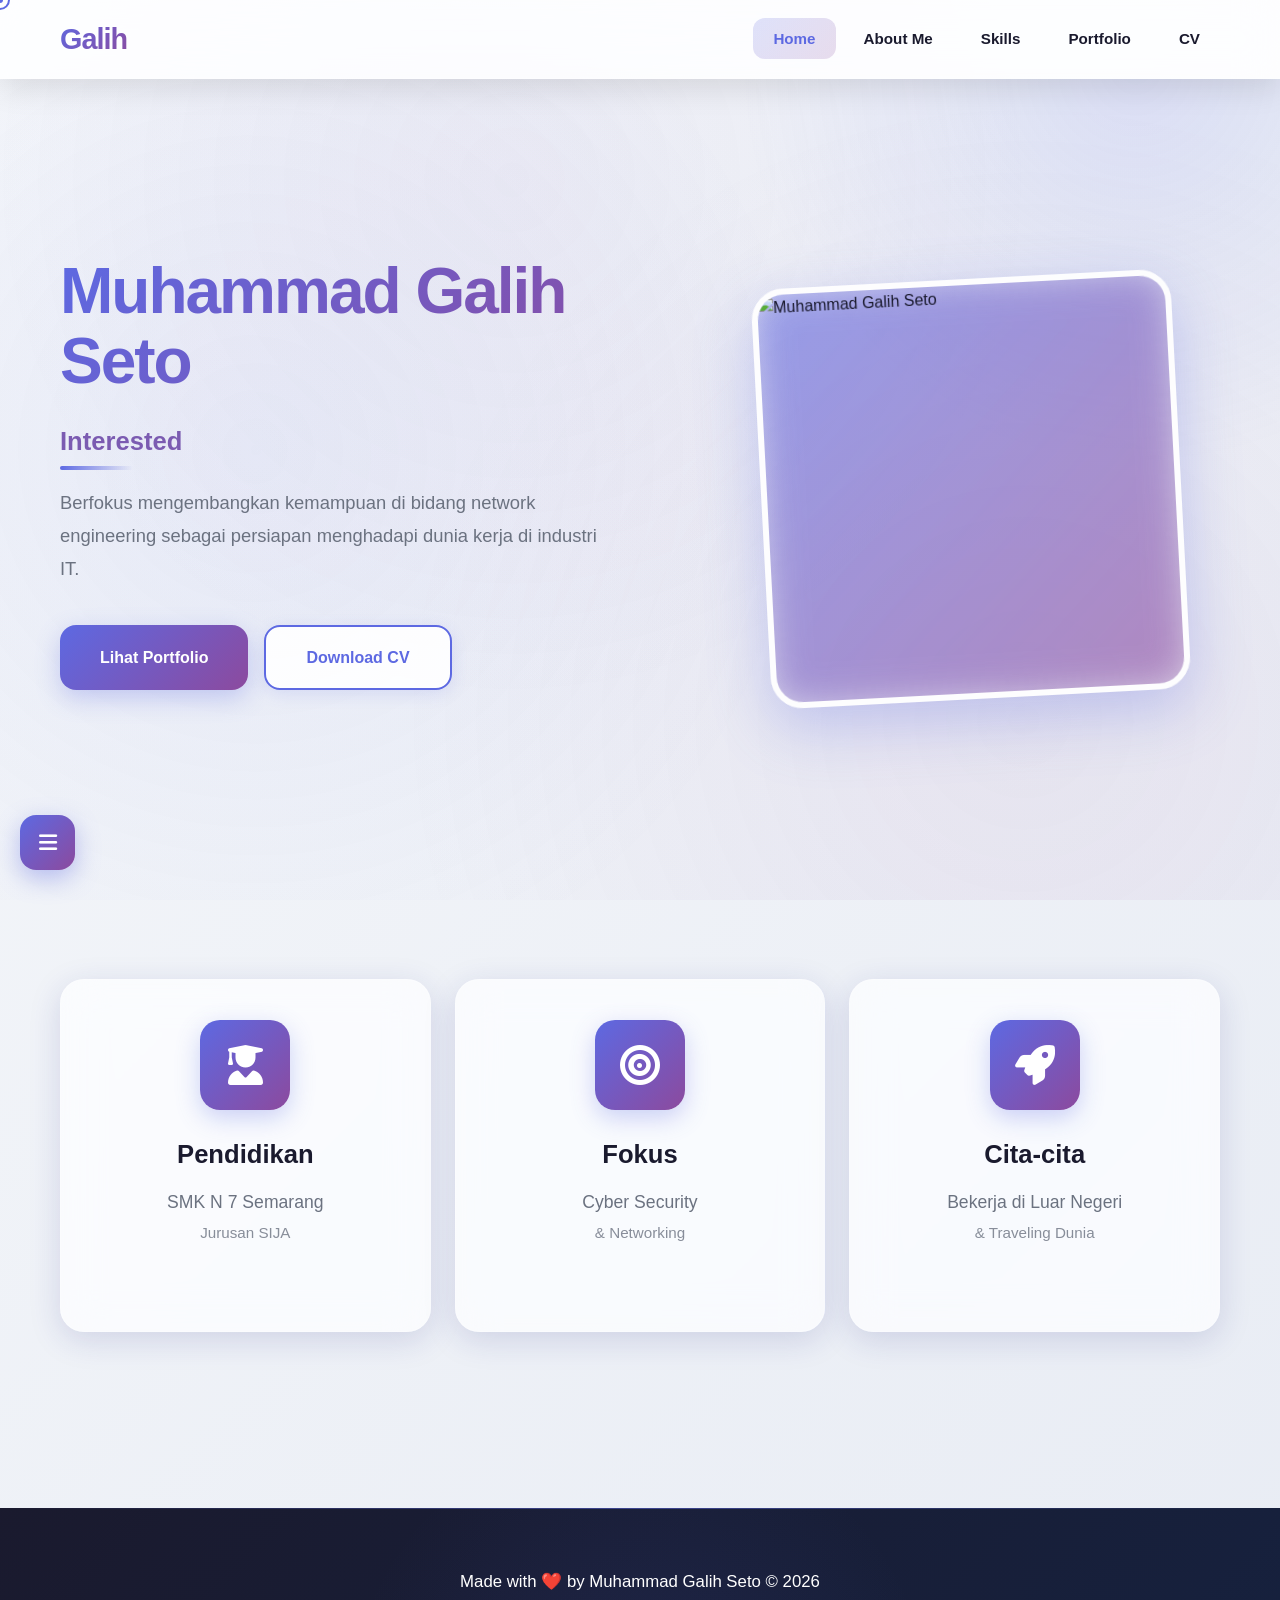
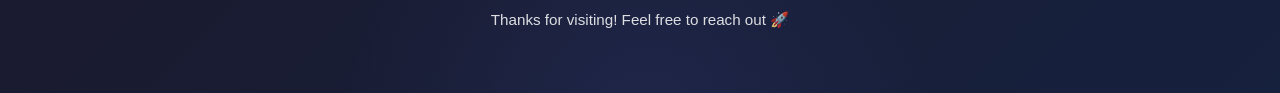
==== index.html @ 8642e14c "first commit" ====
<!DOCTYPE html>
<html lang="id">
<head>
    <meta charset="UTF-8">
    <meta name="viewport" content="width=device-width, initial-scale=1.0">
    <title>Muhammad Galih Seto - Personal Portfolio</title>
    <link rel="stylesheet" href="styles.css">
    <link rel="stylesheet" href="https://cdnjs.cloudflare.com/ajax/libs/font-awesome/6.4.0/css/all.min.css">
</head>
<body>
    <!-- Navigation -->
    <nav class="navbar">
        <div class="nav-container">
            <div class="logo">Galih</div>
            <ul class="nav-menu">
                <li><a href="index.html" class="active">Home</a></li>
                <li><a href="about.html">About Me</a></li>
                <li><a href="skills.html">Skills</a></li>
                <li><a href="portfolio.html">Portfolio</a></li>
                <li><a href="cv.html">CV</a></li>
            </ul>
            <div class="hamburger">
                <span></span>
                <span></span>
                <span></span>
            </div>
        </div>
    </nav>

    <!-- Hero Section -->
    <section class="hero">
        <div class="hero-content">
            <div class="hero-text">
                <h1 class="fade-in">Muhammad Galih Seto</h1>
                <p class="tagline fade-in-delay">Interested in CyberSec and Networking</p>
                <p class="description fade-in-delay-2">
                    Berfokus mengembangkan kemampuan di bidang network engineering sebagai persiapan menghadapi dunia kerja di industri IT.
                </p>
                <div class="hero-buttons fade-in-delay-3">
                    <a href="portfolio.html" class="btn btn-primary">Lihat Portfolio</a>
                    <a href="cv.html" class="btn btn-secondary">Download CV</a>
                </div>
            </div>
            <div class="hero-image fade-in-delay-2">
                <div class="image-wrapper" onclick="openSecretPhoto()">
                    <img id="heroProfileImage" src="https://i.imgur.com/mcW08Ge.jpg" alt="Muhammad Galih Seto">
                </div>
            </div>
        </div>
    </section>

    <!-- Quick Info Section -->
    <section class="quick-info">
        <div class="container">
            <div class="info-grid">
                <div class="info-card clickable-card" onclick="openInfoModal('education')">
                    <div class="icon-wrapper">
                        <i class="fas fa-user-graduate"></i>
                    </div>
                    <h3>Pendidikan</h3>
                    <p>SMK N 7 Semarang</p>
                    <p class="small">Jurusan SIJA</p>
                    <div class="card-hint">
                        <i class="fas fa-mouse-pointer"></i> Click untuk detail
                    </div>
                </div>
                <div class="info-card clickable-card" onclick="openInfoModal('focus')">
                    <div class="icon-wrapper">
                        <i class="fas fa-bullseye"></i>
                    </div>
                    <h3>Fokus</h3>
                    <p>Cyber Security</p>
                    <p class="small">& Networking</p>
                    <div class="card-hint">
                        <i class="fas fa-mouse-pointer"></i> Click untuk detail
                    </div>
                </div>
                <div class="info-card clickable-card" onclick="openInfoModal('goals')">
                    <div class="icon-wrapper">
                        <i class="fas fa-rocket"></i>
                    </div>
                    <h3>Cita-cita</h3>
                    <p>Bekerja di Luar Negeri</p>
                    <p class="small">& Traveling Dunia</p>
                    <div class="card-hint">
                        <i class="fas fa-mouse-pointer"></i> Click untuk detail
                    </div>
                </div>
            </div>
        </div>
    </section>

    <!-- Info Modals -->
    <!-- Education Modal -->
    <div id="educationModal" class="info-modal">
        <div class="info-modal-content">
            <span class="info-modal-close" onclick="closeInfoModal('education')">&times;</span>
            <div class="modal-header">
                <div class="modal-icon">
                    <i class="fas fa-graduation-cap"></i>
                </div>
                <h2>Pendidikan</h2>
            </div>
            <div class="modal-body">
                <div class="modal-image">
                    <img src="https://i.imgur.com/HMBBpAB.png" alt="SMK N 7 Semarang">
                    <div class="image-caption">
                        <i class="fas fa-map-marker-alt"></i> Jl. Simpang Lima No.1, Mugassari, Semarang
                    </div>
                </div>
                <div class="modal-text">
                    <h3>SMK Negeri 7 Semarang</h3>
                    <p class="modal-subtitle">Jurusan SIJA (Sistem Informatika, Jaringan & Aplikasi)</p>
                    <p class="modal-description">
                        Focused on routing, network configuration, and building reliable infrastructure systems. 
                        Di sekolah ini, saya mempelajari dasar-dasar networking, konfigurasi perangkat jaringan, 
                        troubleshooting, dan keamanan sistem. Pengalaman hands-on dengan Cisco Packet Tracer dan 
                        berbagai tools networking lainnya membantu saya memahami bagaimana infrastruktur jaringan 
                        bekerja dalam dunia nyata.
                    </p>
                    <div class="modal-highlights">
                        <div class="highlight-item">
                            <i class="fas fa-check-circle"></i>
                            <span>Network Configuration & Routing</span>
                        </div>
                        <div class="highlight-item">
                            <i class="fas fa-check-circle"></i>
                            <span>Infrastructure Systems</span>
                        </div>
                        <div class="highlight-item">
                            <i class="fas fa-check-circle"></i>
                            <span>Cisco Packet Tracer</span>
                        </div>
                        <div class="highlight-item">
                            <i class="fas fa-check-circle"></i>
                            <span>Network Security Basics</span>
                        </div>
                    </div>
                </div>
            </div>
        </div>
    </div>

    <!-- Focus Modal -->
    <div id="focusModal" class="info-modal">
        <div class="info-modal-content">
            <span class="info-modal-close" onclick="closeInfoModal('focus')">&times;</span>
            <div class="modal-header">
                <div class="modal-icon">
                    <i class="fas fa-bullseye"></i>
                </div>
                <h2>Fokus Keahlian</h2>
            </div>
            <div class="modal-body">
                <div class="modal-image">
                    <img src="https://i.imgur.com/4OuHA28.png" alt="Cyber Security & Networking">
                    <div class="image-caption">
                        <i class="fas fa-shield-alt"></i> Cyber Security & Networking
                    </div>
                </div>
                <div class="modal-text">
                    <h3>Cyber Security & Networking</h3>
                    <p class="modal-subtitle">Keamanan Jaringan & Infrastruktur</p>
                    <p class="modal-description">
                        Saya fokus pada bidang keamanan jaringan dan pengelolaan infrastruktur IT. 
                        Minat saya meliputi network security, routing protocols, firewall configuration, 
                        dan monitoring sistem jaringan. Saya terus belajar tentang best practices dalam 
                        mengamankan jaringan dan membangun infrastruktur yang reliable dan scalable.
                    </p>
                    <div class="modal-highlights">
                        <div class="highlight-item">
                            <i class="fas fa-check-circle"></i>
                            <span>Network Security & Firewall</span>
                        </div>
                        <div class="highlight-item">
                            <i class="fas fa-check-circle"></i>
                            <span>Routing & Switching</span>
                        </div>
                        <div class="highlight-item">
                            <i class="fas fa-check-circle"></i>
                            <span>Infrastructure Management</span>
                        </div>
                        <div class="highlight-item">
                            <i class="fas fa-check-circle"></i>
                            <span>Network Monitoring & Troubleshooting</span>
                        </div>
                    </div>
                </div>
            </div>
        </div>
    </div>

    <!-- Goals Modal -->
    <div id="goalsModal" class="info-modal">
        <div class="info-modal-content">
            <span class="info-modal-close" onclick="closeInfoModal('goals')">&times;</span>
            <div class="modal-header">
                <div class="modal-icon">
                    <i class="fas fa-rocket"></i>
                </div>
                <h2>Career Goals</h2>
            </div>
            <div class="modal-body">
                <div class="modal-image">
                    <img src="https://i.imgur.com/HmLW55M.png" alt="Career Goals">
                    <div class="image-caption">
                        <i class="fas fa-map-marked-alt"></i> Europe & International
                    </div>
                </div>
                <div class="modal-text">
                    <h3>Karir Internasional di Bidang IT</h3>
                    <p class="modal-subtitle">Network Engineer / Infrastructure Specialist</p>
                    <p class="modal-description">
                        Tujuan jangka panjang saya adalah membangun karir di industri IT, khususnya dalam 
                        infrastruktur jaringan dan operasi sistem. Saya ingin bekerja di lingkungan internasional, 
                        terutama di Eropa, di mana saya dapat memperoleh pengalaman global dan meningkatkan 
                        keterampilan teknis serta profesional saya.
                    </p>
                    <p class="modal-description">
                        Saya tertarik pada peran seperti Network Engineer atau Infrastructure Specialist, di mana 
                        saya dapat merancang, mengelola, dan memelihara sistem jaringan yang andal. Bekerja di 
                        luar negeri tidak hanya akan meningkatkan keahlian teknis saya, tetapi juga memperluas 
                        pemahaman budaya dan jaringan profesional saya.
                    </p>
                    <div class="modal-highlights">
                        <div class="highlight-item">
                            <i class="fas fa-check-circle"></i>
                            <span>Network Engineer / Infrastructure Specialist</span>
                        </div>
                        <div class="highlight-item">
                            <i class="fas fa-check-circle"></i>
                            <span>Lingkungan Kerja Internasional (Eropa)</span>
                        </div>
                        <div class="highlight-item">
                            <i class="fas fa-check-circle"></i>
                            <span>Merancang & Mengelola Sistem Jaringan</span>
                        </div>
                        <div class="highlight-item">
                            <i class="fas fa-check-circle"></i>
                            <span>Pengalaman Global & Pertumbuhan Profesional</span>
                        </div>
                    </div>
                </div>
            </div>
        </div>
    </div>

    <!-- Sidebar Toggle Button -->
    <button class="sidebar-toggle" onclick="toggleSidebar()">
        <i class="fas fa-bars"></i>
    </button>

    <!-- Sidebar -->
    <div class="sidebar" id="sidebar">
        <div class="sidebar-header">
            <h3>Quick Links</h3>
            <button class="sidebar-close" onclick="toggleSidebar()">
                <i class="fas fa-times"></i>
            </button>
        </div>
        
        <div class="sidebar-content">
            <!-- My Phone -->
            <div class="sidebar-section">
                <h4><i class="fas fa-mobile-alt"></i> My Phone</h4>
                <button class="sidebar-link" onclick="openPhone()" style="width: 100%; text-align: left; background: none; border: none; cursor: pointer;">
                    <i class="fas fa-mobile-alt"></i>
                    Open My Phone
                </button>
            </div>

            <!-- Contact -->
            <div class="sidebar-section">
                <h4><i class="fas fa-envelope"></i> Contact</h4>
                <a href="mailto:tigergalss179@gmail.com" class="sidebar-link">
                    <i class="fas fa-paper-plane"></i>
                    tigergalss179@gmail.com
                </a>
            </div>

            <!-- Social Media & Shop - Icons Only -->
            <div class="sidebar-section sidebar-footer">
                <div class="sidebar-social-icons">
                    <a href="https://s.id/draculis" target="_blank" title="Shop" class="social-icon-sidebar">
                        <i class="fas fa-shopping-bag"></i>
                    </a>
                    <a href="https://github.com/galihseto" target="_blank" title="GitHub" class="social-icon-sidebar">
                        <i class="fab fa-github"></i>
                    </a>
                    <a href="https://www.instagram.com/gagagulih?igsh=bTI5NmI1ZzBmeXVp" target="_blank" title="Instagram" class="social-icon-sidebar">
                        <i class="fab fa-instagram"></i>
                    </a>
                    <a href="mailto:tigergalss179@gmail.com" title="Email" class="social-icon-sidebar">
                        <i class="fas fa-envelope"></i>
                    </a>
                </div>
            </div>
        </div>
    </div>

    <!-- Sidebar Overlay -->
    <div class="sidebar-overlay" id="sidebarOverlay" onclick="toggleSidebar()"></div>

    <!-- Secret Photo Modal -->
    <div id="secretPhotoModal" class="secret-photo-modal">
        <div class="secret-photo-content">
            <span class="secret-photo-close" onclick="closeSecretPhoto()">&times;</span>
            <div class="secret-photo-wrapper">
                <img src="https://i.imgur.com/xiZu5E2.png" alt="Secret Photo">
                <div class="secret-photo-caption">
                    <h3>🎭 Easter Egg Found!</h3>
                    <p>Kamu menemukan foto rahasia! Klik tombol di bawah untuk mengubah tema.</p>
                    <button class="theme-toggle-btn" onclick="toggleDarkTheme()">
                        <i class="fas fa-moon"></i> <span id="themeText">Aktifkan Dark Mode</span>
                    </button>
                </div>
            </div>
        </div>
    </div>

    <!-- Phone Modal -->
    <div id="phoneModal" class="phone-modal">
        <div class="phone-container">
            <!-- Phone Frame -->
            <div class="phone-frame">
                <!-- Phone Screen -->
                <div class="phone-screen" id="phoneScreen">
                    <!-- Home Screen -->
                    <div class="phone-home active" id="phoneHome">
                        <div class="phone-status-bar">
                            <span class="phone-time" id="phoneTime">12:00</span>
                            <div class="phone-icons">
                                <i class="fas fa-wifi"></i>
                                <i class="fas fa-battery-full"></i>
                            </div>
                        </div>
                        <div class="phone-wallpaper">
                            <h2 class="phone-greeting">Galih's Phone</h2>
                            <p class="phone-date" id="phoneDate">Monday, January 1</p>
                        </div>
                        <div class="phone-apps">
                            <div class="phone-app" onclick="openApp('schedule')">
                                <div class="app-icon" style="background: linear-gradient(135deg, #667eea, #764ba2);">
                                    <i class="fas fa-calendar-alt"></i>
                                </div>
                                <span>Jadwal</span>
                            </div>
                            <div class="phone-app" onclick="openApp('tasks')">
                                <div class="app-icon" style="background: linear-gradient(135deg, #f093fb, #f5576c);">
                                    <i class="fas fa-tasks"></i>
                                </div>
                                <span>Tasks</span>
                            </div>
                            <div class="phone-app" onclick="openApp('game')">
                                <div class="app-icon" style="background: linear-gradient(135deg, #4facfe, #00f2fe);">
                                    <i class="fas fa-gamepad"></i>
                                </div>
                                <span>Game</span>
                            </div>
                        </div>
                        <div class="phone-home-button" onclick="closePhone()">
                            <div class="home-indicator"></div>
                        </div>
                    </div>

                    <!-- Schedule App -->
                    <div class="phone-app-screen" id="scheduleApp">
                        <div class="app-header">
                            <button class="app-back" onclick="closeApp()"><i class="fas fa-arrow-left"></i></button>
                            <h3>Jadwal Mingguan</h3>
                            <div></div>
                        </div>
                        <div class="app-content">
                            <div class="calendar-grid" id="calendarGrid">
                                <div class="calendar-day" onclick="showDaySchedule('senin')">
                                    <div class="day-header">Senin</div>
                                    <div class="day-icon">📚</div>
                                </div>
                                <div class="calendar-day" onclick="showDaySchedule('selasa')">
                                    <div class="day-header">Selasa</div>
                                    <div class="day-icon">💻</div>
                                </div>
                                <div class="calendar-day" onclick="showDaySchedule('rabu')">
                                    <div class="day-header">Rabu</div>
                                    <div class="day-icon">🌐</div>
                                </div>
                                <div class="calendar-day" onclick="showDaySchedule('kamis')">
                                    <div class="day-header">Kamis</div>
                                    <div class="day-icon">💪</div>
                                </div>
                                <div class="calendar-day" onclick="showDaySchedule('jumat')">
                                    <div class="day-header">Jumat</div>
                                    <div class="day-icon">🔍</div>
                                </div>
                                <div class="calendar-day weekend" onclick="showDaySchedule('sabtu')">
                                    <div class="day-header">Sabtu</div>
                                    <div class="day-icon">🎮</div>
                                </div>
                                <div class="calendar-day weekend" onclick="showDaySchedule('minggu')">
                                    <div class="day-header">Minggu</div>
                                    <div class="day-icon">😴</div>
                                </div>
                            </div>
                            <p class="schedule-hint">👆 Klik salah satu hari untuk melihat jadwal</p>
                        </div>
                    </div>

                    <!-- Schedule Detail Screen -->
                    <div class="phone-app-screen" id="scheduleDetailScreen">
                        <div class="app-header">
                            <button class="app-back" onclick="backToCalendar()"><i class="fas fa-arrow-left"></i></button>
                            <h3 id="scheduleDetailTitle">Jadwal</h3>
                            <div></div>
                        </div>
                        <div class="app-content">
                            <div id="scheduleDetailContent"></div>
                        </div>
                    </div>

                    <!-- Tasks App -->
                    <div class="phone-app-screen" id="tasksApp">
                        <div class="app-header">
                            <button class="app-back" onclick="closeApp()"><i class="fas fa-arrow-left"></i></button>
                            <h3>My Tasks</h3>
                            <div></div>
                        </div>
                        <div class="app-content">
                            <div class="task-list">
                                <div class="task-item">
                                    <input type="checkbox" id="task1" checked>
                                    <label for="task1">Belajar Cisco Packet Tracer</label>
                                </div>
                                <div class="task-item">
                                    <input type="checkbox" id="task2" checked>
                                    <label for="task2">Update Portfolio Website</label>
                                </div>
                                <div class="task-item">
                                    <input type="checkbox" id="task3">
                                    <label for="task3">Latihan Network Security</label>
                                </div>
                                <div class="task-item">
                                    <input type="checkbox" id="task4">
                                    <label for="task4">Workout di Gym</label>
                                </div>
                                <div class="task-item">
                                    <input type="checkbox" id="task5">
                                    <label for="task5">Belajar Python Basics</label>
                                </div>
                                <div class="task-item">
                                    <input type="checkbox" id="task6">
                                    <label for="task6">Editing Video Project</label>
                                </div>
                                <div class="task-item">
                                    <input type="checkbox" id="task7">
                                    <label for="task7">Cycling Weekend</label>
                                </div>
                            </div>
                            <div class="task-progress">
                                <h4>Progress Today</h4>
                                <div class="progress-bar">
                                    <div class="progress-fill" id="taskProgress" style="width: 28%"></div>
                                </div>
                                <p class="progress-text"><span id="taskCompleted">2</span> of <span id="taskTotal">7</span> completed</p>
                            </div>
                        </div>
                    </div>

                    <!-- Game App -->
                    <div class="phone-app-screen" id="gameApp">
                        <div class="app-header">
                            <button class="app-back" onclick="closeApp()"><i class="fas fa-arrow-left"></i></button>
                            <h3>� Stack Tower</h3>
                            <div></div>
                        </div>
                        
                        <!-- Loading Screen -->
                        <div class="game-loading" id="gameLoading">
                            <div class="loading-content">
                                <div class="loading-icon">🎮</div>
                                <h3>Stack Tower</h3>
                                <div class="loading-bar">
                                    <div class="loading-progress" id="loadingProgress"></div>
                                </div>
                                <p class="loading-text" id="loadingText">Initializing Simulation...</p>
                            </div>
                        </div>
                        
                        <!-- Game Content -->
                        <div class="app-content game-content" id="gameContent" style="display: none;">
                            <div class="game-container">
                                <div class="game-stats">
                                    <div class="stat-item">
                                        <span class="stat-label">Score</span>
                                        <span class="stat-value" id="gameScore">0</span>
                                    </div>
                                    <div class="stat-item">
                                        <span class="stat-label">Best</span>
                                        <span class="stat-value" id="gameBest">0</span>
                                    </div>
                                </div>
                                
                                <div class="game-canvas-wrapper">
                                    <canvas id="gameCanvas" width="280" height="400"></canvas>
                                    <div class="game-overlay" id="gameOverlay">
                                        <div class="game-start-message">
                                            <h3>🎯 Stack Tower</h3>
                                            <p>Tap untuk mulai!</p>
                                            <p class="game-hint">Tumpuk balok setinggi mungkin</p>
                                        </div>
                                    </div>
                                    <div class="game-over-overlay" id="gameOverOverlay" style="display: none;">
                                        <div class="game-over-content">
                                            <h2>🎮 Game Over!</h2>
                                            <p class="final-score">Score: <span id="finalScore">0</span></p>
                                            <button class="game-button" onclick="restartStackGame()">
                                                <i class="fas fa-redo"></i> Main Lagi
                                            </button>
                                        </div>
                                    </div>
                                </div>
                                
                                <button class="game-button" id="stackButton" onclick="stackBlock()">
                                    <i class="fas fa-hand-pointer"></i> TAP!
                                </button>
                                
                                <div class="game-instructions">
                                    <p>💡 Tap saat balok sejajar untuk menumpuk!</p>
                                </div>
                            </div>
                        </div>
                    </div>
                </div>
            </div>
            <button class="phone-close" onclick="closePhone()">
                <i class="fas fa-times"></i>
            </button>
        </div>
    </div>

    <!-- Footer -->
    <footer>
        <div class="container">
            <p>Made with ❤️ by Muhammad Galih Seto © 2026</p>
            <p class="footer-subtitle">Thanks for visiting! Feel free to reach out 🚀</p>
        </div>
    </footer>

    <script src="script.js"></script>
</body>
</html>
---- styles.css ----
/* ===== RESET & BASE STYLES ===== */
* {
    margin: 0;
    padding: 0;
    box-sizing: border-box;
}

:root {
    --gradient-start: #5D69E2;
    --gradient-mid: #7B5BB1;
    --gradient-end: #8C4A9E;
    --text-dark: #1a1a2e;
    --text-light: #6b7280;
    --bg-white: #ffffff;
    --bg-light: #f8fafc;
    --bg-gradient: linear-gradient(135deg, #f5f7fa 0%, #e8ecf4 100%);
    --glass-bg: rgba(255, 255, 255, 0.7);
    --glass-border: rgba(255, 255, 255, 0.18);
    --shadow: 0 8px 32px rgba(93, 105, 226, 0.12);
    --shadow-hover: 0 16px 48px rgba(93, 105, 226, 0.2);
    --shadow-glass: 0 8px 32px 0 rgba(31, 38, 135, 0.15);
    --transition: all 0.4s cubic-bezier(0.4, 0, 0.2, 1);
    --transition-bounce: all 0.6s cubic-bezier(0.68, -0.55, 0.265, 1.55);
}

body {
    font-family: 'Inter', 'Segoe UI', -apple-system, BlinkMacSystemFont, sans-serif;
    line-height: 1.6;
    color: var(--text-dark);
    background: var(--bg-gradient);
    overflow-x: hidden;
    position: relative;
}

/* Animated Background Particles */
body::before {
    content: '';
    position: fixed;
    top: 0;
    left: 0;
    width: 100%;
    height: 100%;
    background: 
        radial-gradient(circle at 20% 50%, rgba(93, 105, 226, 0.08) 0%, transparent 50%),
        radial-gradient(circle at 80% 80%, rgba(140, 74, 158, 0.08) 0%, transparent 50%),
        radial-gradient(circle at 40% 20%, rgba(123, 91, 177, 0.06) 0%, transparent 50%);
    pointer-events: none;
    z-index: 0;
    animation: particleFloat 20s ease-in-out infinite;
}

@keyframes particleFloat {
    0%, 100% { transform: translate(0, 0) scale(1); }
    33% { transform: translate(30px, -30px) scale(1.1); }
    66% { transform: translate(-20px, 20px) scale(0.9); }
}

.container {
    max-width: 1200px;
    margin: 0 auto;
    padding: 0 20px;
    position: relative;
    z-index: 1;
}

/* ===== ANIMATIONS ===== */
@keyframes fadeIn {
    from {
        opacity: 0;
        transform: translateY(40px) scale(0.95);
    }
    to {
        opacity: 1;
        transform: translateY(0) scale(1);
    }
}

@keyframes slideInLeft {
    from {
        opacity: 0;
        transform: translateX(-60px) rotate(-5deg);
    }
    to {
        opacity: 1;
        transform: translateX(0) rotate(0deg);
    }
}

@keyframes slideInRight {
    from {
        opacity: 0;
        transform: translateX(60px) rotate(5deg);
    }
    to {
        opacity: 1;
        transform: translateX(0) rotate(0deg);
    }
}

@keyframes pulse {
    0%, 100% {
        transform: scale(1);
    }
    50% {
        transform: scale(1.08);
    }
}

@keyframes float {
    0%, 100% {
        transform: translateY(0px);
    }
    50% {
        transform: translateY(-20px);
    }
}

@keyframes shimmer {
    0% {
        background-position: -1000px 0;
    }
    100% {
        background-position: 1000px 0;
    }
}

@keyframes scaleIn {
    from {
        opacity: 0;
        transform: scale(0.8) rotate(-10deg);
    }
    to {
        opacity: 1;
        transform: scale(1) rotate(0deg);
    }
}

@keyframes slideUp {
    from {
        opacity: 0;
        transform: translateY(60px);
    }
    to {
        opacity: 1;
        transform: translateY(0);
    }
}

@keyframes fadeOut {
    from {
        opacity: 1;
        transform: translateX(0);
    }
    to {
        opacity: 0;
        transform: translateX(100px);
    }
}

.fade-in {
    animation: fadeIn 1s cubic-bezier(0.4, 0, 0.2, 1) forwards;
}

.fade-in-delay {
    animation: fadeIn 1s cubic-bezier(0.4, 0, 0.2, 1) 0.2s forwards;
    opacity: 0;
}

.fade-in-delay-2 {
    animation: fadeIn 1s cubic-bezier(0.4, 0, 0.2, 1) 0.4s forwards;
    opacity: 0;
}

.fade-in-delay-3 {
    animation: fadeIn 1s cubic-bezier(0.4, 0, 0.2, 1) 0.6s forwards;
    opacity: 0;
}

/* ===== NAVIGATION ===== */
.navbar {
    background: rgba(255, 255, 255, 0.85);
    backdrop-filter: blur(20px) saturate(180%);
    -webkit-backdrop-filter: blur(20px) saturate(180%);
    padding: 1rem 0;
    position: sticky;
    top: 0;
    z-index: 1000;
    box-shadow: 0 4px 24px rgba(93, 105, 226, 0.08);
    border-bottom: 1px solid rgba(255, 255, 255, 0.18);
    transition: var(--transition);
}

.navbar.hidden {
    transform: translateY(-100%);
    opacity: 0;
}

.navbar.visible {
    transform: translateY(0);
    opacity: 1;
}

.nav-container {
    max-width: 1200px;
    margin: 0 auto;
    padding: 0 20px;
    display: flex;
    justify-content: space-between;
    align-items: center;
}

.logo {
    font-size: 1.8rem;
    font-weight: 800;
    background: linear-gradient(135deg, var(--gradient-start), var(--gradient-end));
    -webkit-background-clip: text;
    -webkit-text-fill-color: transparent;
    background-clip: text;
    letter-spacing: -1px;
    position: relative;
    transition: var(--transition);
}

.logo:hover {
    transform: scale(1.05);
    filter: brightness(1.2);
}

.nav-menu {
    display: flex;
    list-style: none;
    gap: 0.5rem;
}

.nav-menu a {
    color: var(--text-dark);
    text-decoration: none;
    font-weight: 600;
    font-size: 0.95rem;
    transition: var(--transition);
    position: relative;
    padding: 0.75rem 1.25rem;
    border-radius: 12px;
    overflow: hidden;
}

.nav-menu a::before {
    content: '';
    position: absolute;
    inset: 0;
    background: linear-gradient(135deg, var(--gradient-start), var(--gradient-end));
    opacity: 0;
    transition: var(--transition);
    border-radius: 12px;
    z-index: -1;
}

.nav-menu a:hover::before,
.nav-menu a.active::before {
    opacity: 0.1;
}

.nav-menu a:hover,
.nav-menu a.active {
    color: var(--gradient-start);
    transform: translateY(-2px);
}

.nav-menu a.active {
    background: linear-gradient(135deg, rgba(93, 105, 226, 0.1), rgba(140, 74, 158, 0.1));
}

.hamburger {
    display: none;
    flex-direction: column;
    cursor: pointer;
    gap: 5px;
}

.hamburger span {
    width: 25px;
    height: 3px;
    background: var(--gradient-start);
    transition: var(--transition);
    border-radius: 2px;
}

/* ===== HERO SECTION ===== */
.hero {
    min-height: calc(100vh - 80px);
    display: flex;
    align-items: center;
    padding: 4rem 0;
    position: relative;
    overflow: hidden;
}

.hero::before {
    content: '';
    position: absolute;
    top: -50%;
    right: -20%;
    width: 800px;
    height: 800px;
    background: radial-gradient(circle, rgba(93, 105, 226, 0.15) 0%, transparent 70%);
    border-radius: 50%;
    animation: float 20s ease-in-out infinite;
    pointer-events: none;
}

.hero-content {
    max-width: 1200px;
    margin: 0 auto;
    padding: 0 20px;
    display: grid;
    grid-template-columns: 1.2fr 1fr;
    gap: 4rem;
    align-items: center;
    position: relative;
    z-index: 1;
}

.hero-text h1 {
    font-size: 4rem;
    font-weight: 900;
    margin-bottom: 1.5rem;
    background: linear-gradient(135deg, var(--gradient-start), var(--gradient-end));
    -webkit-background-clip: text;
    -webkit-text-fill-color: transparent;
    background-clip: text;
    line-height: 1.1;
    letter-spacing: -2px;
}

.tagline {
    font-size: 1.6rem;
    color: var(--gradient-mid);
    margin-bottom: 1.5rem;
    font-weight: 700;
    position: relative;
    display: inline-block;
}

.tagline::after {
    content: '';
    position: absolute;
    bottom: -8px;
    left: 0;
    width: 60%;
    height: 4px;
    background: linear-gradient(90deg, var(--gradient-start), transparent);
    border-radius: 2px;
}

.description {
    font-size: 1.15rem;
    color: var(--text-light);
    margin-bottom: 2.5rem;
    line-height: 1.8;
    max-width: 90%;
}

.hero-buttons {
    display: flex;
    gap: 1rem;
    margin-bottom: 2rem;
}

.btn {
    padding: 1.1rem 2.5rem;
    border-radius: 16px;
    text-decoration: none;
    font-weight: 700;
    font-size: 1rem;
    transition: var(--transition);
    display: inline-flex;
    align-items: center;
    gap: 0.5rem;
    border: none;
    cursor: pointer;
    position: relative;
    overflow: hidden;
}

.btn::before {
    content: '';
    position: absolute;
    inset: 0;
    background: linear-gradient(45deg, transparent, rgba(255, 255, 255, 0.3), transparent);
    transform: translateX(-100%);
    transition: transform 0.6s;
}

.btn:hover::before {
    transform: translateX(100%);
}

.btn-primary {
    background: linear-gradient(135deg, var(--gradient-start), var(--gradient-end));
    color: white;
    box-shadow: 0 8px 24px rgba(93, 105, 226, 0.3);
}

.btn-primary:hover {
    transform: translateY(-4px) scale(1.02);
    box-shadow: 0 16px 32px rgba(93, 105, 226, 0.4);
}

.btn-secondary {
    background: rgba(255, 255, 255, 0.9);
    backdrop-filter: blur(10px);
    color: var(--gradient-start);
    border: 2px solid var(--gradient-start);
    box-shadow: 0 4px 16px rgba(93, 105, 226, 0.15);
}

.btn-secondary:hover {
    background: var(--gradient-start);
    color: white;
    transform: translateY(-4px) scale(1.02);
    box-shadow: 0 12px 24px rgba(93, 105, 226, 0.3);
}

.social-links {
    display: flex;
    gap: 1rem;
}

.social-icon {
    width: 50px;
    height: 50px;
    border-radius: 14px;
    background: linear-gradient(135deg, var(--gradient-start), var(--gradient-end));
    color: white;
    display: flex;
    align-items: center;
    justify-content: center;
    text-decoration: none;
    transition: var(--transition-bounce);
    box-shadow: 0 4px 16px rgba(93, 105, 226, 0.25);
}

.social-icon:hover {
    transform: translateY(-8px) rotate(10deg) scale(1.1);
    box-shadow: 0 12px 24px rgba(93, 105, 226, 0.4);
}

.hero-image {
    display: flex;
    justify-content: center;
    position: relative;
}

.image-wrapper {
    position: relative;
    width: 420px;
    height: 420px;
    border-radius: 32px;
    overflow: hidden;
    box-shadow: 0 20px 60px rgba(93, 105, 226, 0.3);
    border: 6px solid rgba(255, 255, 255, 0.9);
    backdrop-filter: blur(10px);
    transform: rotate(-3deg);
    transition: var(--transition);
}

.image-wrapper:hover {
    transform: rotate(0deg) scale(1.05);
    box-shadow: 0 30px 80px rgba(93, 105, 226, 0.4);
}

.image-wrapper::before {
    content: '';
    position: absolute;
    inset: -10px;
    border-radius: 32px;
    background: linear-gradient(135deg, var(--gradient-start), var(--gradient-end));
    z-index: -1;
    opacity: 0.6;
    filter: blur(20px);
    animation: pulse 3s ease-in-out infinite;
}

.image-wrapper img {
    width: 100%;
    height: 100%;
    object-fit: cover;
    transition: opacity 0.3s ease, var(--transition);
}

.image-wrapper:hover img {
    transform: scale(1.1);
}

/* ===== QUICK INFO SECTION - BENTO GRID ===== */
.quick-info {
    padding: 5rem 0;
    position: relative;
}

.info-grid {
    display: grid;
    grid-template-columns: repeat(3, 1fr);
    gap: 1.5rem;
    perspective: 1000px;
}

.info-card {
    background: var(--glass-bg);
    backdrop-filter: blur(20px) saturate(180%);
    -webkit-backdrop-filter: blur(20px) saturate(180%);
    padding: 2.5rem;
    border-radius: 24px;
    border: 1px solid var(--glass-border);
    box-shadow: var(--shadow-glass);
    text-align: center;
    transition: var(--transition);
    position: relative;
    overflow: hidden;
    transform-style: preserve-3d;
}

.info-card::before {
    content: '';
    position: absolute;
    top: 0;
    left: -100%;
    width: 100%;
    height: 100%;
    background: linear-gradient(90deg, transparent, rgba(255, 255, 255, 0.4), transparent);
    transition: left 0.5s;
}

.info-card:hover::before {
    left: 100%;
}

.info-card::after {
    content: '';
    position: absolute;
    inset: 0;
    background: linear-gradient(135deg, rgba(93, 105, 226, 0.05), rgba(140, 74, 158, 0.05));
    opacity: 0;
    transition: var(--transition);
    border-radius: 24px;
}

.clickable-card {
    cursor: pointer;
}

.clickable-card:hover {
    transform: translateY(-12px) rotateX(5deg) scale(1.02);
    box-shadow: 0 24px 48px rgba(93, 105, 226, 0.25);
}

.clickable-card:hover::after {
    opacity: 1;
}

.clickable-card:hover .icon-wrapper {
    animation: pulse 1s ease-in-out infinite;
    transform: scale(1.1) rotate(10deg);
    box-shadow: 0 12px 32px rgba(93, 105, 226, 0.5);
}

.card-hint {
    margin-top: 1.5rem;
    font-size: 0.85rem;
    font-weight: 600;
    color: var(--gradient-start);
    opacity: 0;
    transform: translateY(10px);
    transition: var(--transition);
    display: flex;
    align-items: center;
    justify-content: center;
    gap: 0.5rem;
    position: relative;
    z-index: 2;
}

.clickable-card:hover .card-hint {
    opacity: 1;
    transform: translateY(0);
}

.icon-wrapper {
    width: 90px;
    height: 90px;
    margin: 0 auto 1.5rem;
    border-radius: 20px;
    background: linear-gradient(135deg, var(--gradient-start), var(--gradient-end));
    display: flex;
    align-items: center;
    justify-content: center;
    color: white;
    font-size: 2.5rem;
    transition: var(--transition-bounce);
    box-shadow: 0 8px 24px rgba(93, 105, 226, 0.3);
    position: relative;
    z-index: 2;
}

.info-card h3 {
    font-size: 1.6rem;
    margin-bottom: 0.8rem;
    color: var(--text-dark);
    font-weight: 800;
    position: relative;
    z-index: 2;
}

.info-card p {
    color: var(--text-light);
    font-size: 1.1rem;
    font-weight: 500;
    position: relative;
    z-index: 2;
}

.info-card .small {
    font-size: 0.95rem;
    margin-top: 0.3rem;
    opacity: 0.8;
}

/* ===== INFO MODAL - GLASSMORPHISM ===== */
.info-modal {
    display: none;
    position: fixed;
    z-index: 3000;
    left: 0;
    top: 0;
    width: 100%;
    height: 100%;
    background: rgba(0, 0, 0, 0.7);
    backdrop-filter: blur(10px);
    animation: fadeIn 0.3s ease-out;
}

.info-modal.active {
    display: flex;
    align-items: center;
    justify-content: center;
}

.info-modal-content {
    background: var(--glass-bg);
    backdrop-filter: blur(40px) saturate(180%);
    -webkit-backdrop-filter: blur(40px) saturate(180%);
    border: 1px solid var(--glass-border);
    border-radius: 32px;
    max-width: 900px;
    width: 90%;
    max-height: 90vh;
    overflow-y: auto;
    position: relative;
    animation: scaleIn 0.5s cubic-bezier(0.68, -0.55, 0.265, 1.55);
    box-shadow: 0 24px 80px rgba(0, 0, 0, 0.3);
}

.info-modal-close {
    position: absolute;
    top: 20px;
    right: 30px;
    color: white;
    font-size: 40px;
    font-weight: bold;
    cursor: pointer;
    z-index: 3001;
    transition: var(--transition-bounce);
    background: rgba(0, 0, 0, 0.4);
    backdrop-filter: blur(10px);
    width: 55px;
    height: 55px;
    border-radius: 50%;
    display: flex;
    align-items: center;
    justify-content: center;
    border: 1px solid rgba(255, 255, 255, 0.1);
}

.info-modal-close:hover {
    transform: rotate(90deg) scale(1.15);
    background: rgba(0, 0, 0, 0.7);
    box-shadow: 0 8px 24px rgba(0, 0, 0, 0.4);
}

.modal-header {
    background: linear-gradient(135deg, var(--gradient-start), var(--gradient-mid), var(--gradient-end));
    color: white;
    padding: 3.5rem 2rem 2.5rem;
    text-align: center;
    border-radius: 32px 32px 0 0;
    position: relative;
    overflow: hidden;
}

.modal-header::before {
    content: '';
    position: absolute;
    top: -50%;
    right: -20%;
    width: 400px;
    height: 400px;
    background: radial-gradient(circle, rgba(255, 255, 255, 0.2) 0%, transparent 70%);
    border-radius: 50%;
    animation: float 15s ease-in-out infinite;
}

.modal-icon {
    width: 110px;
    height: 110px;
    margin: 0 auto 1.5rem;
    border-radius: 24px;
    background: rgba(255, 255, 255, 0.25);
    backdrop-filter: blur(10px);
    display: flex;
    align-items: center;
    justify-content: center;
    font-size: 3.5rem;
    border: 2px solid rgba(255, 255, 255, 0.3);
    box-shadow: 0 12px 32px rgba(0, 0, 0, 0.2);
    position: relative;
    z-index: 1;
    animation: float 3s ease-in-out infinite;
}

.modal-header h2 {
    font-size: 2.8rem;
    margin: 0;
    font-weight: 900;
    letter-spacing: -1px;
    position: relative;
    z-index: 1;
}

.modal-body {
    padding: 2.5rem;
}

.modal-image {
    position: relative;
    border-radius: 24px;
    overflow: hidden;
    margin-bottom: 2rem;
    box-shadow: 0 12px 40px rgba(0, 0, 0, 0.15);
    border: 3px solid rgba(255, 255, 255, 0.5);
}

.modal-image img {
    width: 100%;
    height: 320px;
    object-fit: cover;
    display: block;
    transition: var(--transition);
}

.modal-image:hover img {
    transform: scale(1.05);
}

.image-caption {
    position: absolute;
    bottom: 0;
    left: 0;
    right: 0;
    background: linear-gradient(to top, rgba(0, 0, 0, 0.85), transparent);
    backdrop-filter: blur(10px);
    color: white;
    padding: 1.8rem;
    font-size: 1.15rem;
    font-weight: 600;
    display: flex;
    align-items: center;
    gap: 0.7rem;
}

.modal-text h3 {
    font-size: 2.2rem;
    margin-bottom: 0.7rem;
    color: var(--text-dark);
    font-weight: 800;
}

.modal-subtitle {
    font-size: 1.3rem;
    color: var(--gradient-mid);
    font-weight: 700;
    margin-bottom: 1.5rem;
}

.modal-description {
    color: var(--text-light);
    line-height: 1.9;
    margin-bottom: 1.5rem;
    font-size: 1.08rem;
}

.modal-highlights {
    display: grid;
    grid-template-columns: repeat(auto-fit, minmax(250px, 1fr));
    gap: 1.2rem;
    margin-top: 2rem;
}

.highlight-item {
    display: flex;
    align-items: center;
    gap: 1rem;
    padding: 1.3rem;
    background: rgba(255, 255, 255, 0.6);
    backdrop-filter: blur(10px);
    border-radius: 16px;
    border: 1px solid rgba(93, 105, 226, 0.2);
    border-left: 4px solid var(--gradient-start);
    transition: var(--transition);
    box-shadow: 0 4px 12px rgba(93, 105, 226, 0.08);
}

.highlight-item:hover {
    background: rgba(93, 105, 226, 0.1);
    transform: translateX(8px) scale(1.02);
    box-shadow: 0 8px 20px rgba(93, 105, 226, 0.15);
}

.highlight-item i {
    color: var(--gradient-start);
    font-size: 1.4rem;
    flex-shrink: 0;
}

.highlight-item span {
    color: var(--text-dark);
    font-weight: 600;
    font-size: 0.98rem;
}

/* ===== PAGE HEADER - ENHANCED ===== */
.page-header {
    background: linear-gradient(135deg, var(--gradient-start), var(--gradient-mid), var(--gradient-end));
    padding: 6rem 0 4rem;
    text-align: center;
    color: white;
    position: relative;
    overflow: hidden;
}

/* Animated gradient overlay */
.page-header::before {
    content: '';
    position: absolute;
    inset: 0;
    background: linear-gradient(135deg, 
        rgba(93, 105, 226, 0.3) 0%,
        rgba(123, 91, 177, 0.2) 50%,
        rgba(140, 74, 158, 0.3) 100%
    );
    animation: gradientShift 8s ease-in-out infinite;
    z-index: 0;
}

@keyframes gradientShift {
    0%, 100% { opacity: 0.3; transform: scale(1); }
    50% { opacity: 0.6; transform: scale(1.1); }
}

/* Floating particles */
.page-header::after {
    content: '';
    position: absolute;
    top: 0;
    left: 0;
    right: 0;
    bottom: 0;
    background-image: 
        radial-gradient(3px 3px at 20% 30%, rgba(255,255,255,0.9), transparent),
        radial-gradient(2px 2px at 60% 70%, rgba(255,255,255,0.8), transparent),
        radial-gradient(2px 2px at 50% 50%, rgba(255,255,255,0.9), transparent),
        radial-gradient(2px 2px at 80% 10%, rgba(255,255,255,0.7), transparent),
        radial-gradient(3px 3px at 90% 60%, rgba(255,255,255,0.9), transparent),
        radial-gradient(2px 2px at 33% 80%, rgba(255,255,255,0.8), transparent),
        radial-gradient(2px 2px at 15% 60%, rgba(255,255,255,0.7), transparent),
        radial-gradient(2px 2px at 70% 20%, rgba(255,255,255,0.8), transparent),
        radial-gradient(3px 3px at 40% 90%, rgba(255,255,255,0.9), transparent),
        radial-gradient(2px 2px at 10% 40%, rgba(255,255,255,0.7), transparent);
    background-size: 200% 200%;
    background-position: 0% 0%;
    animation: galaxyMove 20s ease-in-out infinite;
    opacity: 0.8;
    z-index: 1;
}

/* Floating orb effect */
.page-header .container::before {
    content: '';
    position: absolute;
    top: 50%;
    left: 50%;
    width: 600px;
    height: 600px;
    background: radial-gradient(circle at center, 
        rgba(255, 255, 255, 0.2) 0%, 
        rgba(255, 255, 255, 0.1) 30%,
        transparent 70%
    );
    transform: translate(-50%, -50%);
    animation: float 15s ease-in-out infinite;
    pointer-events: none;
    z-index: 0;
    filter: blur(40px);
}

@keyframes galaxyMove {
    0%, 100% {
        background-position: 0% 0%;
        transform: scale(1) rotate(0deg);
    }
    25% {
        background-position: 100% 0%;
        transform: scale(1.05) rotate(90deg);
    }
    50% {
        background-position: 100% 100%;
        transform: scale(1) rotate(180deg);
    }
    75% {
        background-position: 0% 100%;
        transform: scale(1.05) rotate(270deg);
    }
}

.page-header .container {
    position: relative;
    z-index: 2;
}

.page-header h1 {
    font-size: 3rem;
    margin-bottom: 1rem;
    font-weight: 900;
    text-shadow: 0 4px 20px rgba(0, 0, 0, 0.3);
    letter-spacing: -1px;
    position: relative;
    z-index: 3;
    animation: slideUp 0.8s cubic-bezier(0.4, 0, 0.2, 1);
}

.page-header p {
    font-size: 1.2rem;
    opacity: 0.95;
    font-weight: 500;
    text-shadow: 0 2px 10px rgba(0, 0, 0, 0.2);
    max-width: 700px;
    margin: 0 auto;
    position: relative;
    z-index: 3;
    animation: slideUp 0.8s cubic-bezier(0.4, 0, 0.2, 1) 0.2s backwards;
}

/* Decorative underline */
.page-header h1::after {
    content: '';
    display: block;
    width: 100px;
    height: 5px;
    background: rgba(255, 255, 255, 0.9);
    margin: 1.5rem auto 0;
    border-radius: 3px;
    box-shadow: 0 4px 15px rgba(255, 255, 255, 0.4);
    animation: scaleIn 0.6s cubic-bezier(0.68, -0.55, 0.265, 1.55) 0.4s backwards;
}

/* ===== ABOUT PAGE - BENTO GRID ===== */
.about-content {
    padding: 5rem 0;
}

.about-grid {
    display: grid;
    grid-template-columns: repeat(auto-fit, minmax(350px, 1fr));
    gap: 1.5rem;
}

.about-card {
    background: var(--glass-bg);
    backdrop-filter: blur(20px) saturate(180%);
    -webkit-backdrop-filter: blur(20px) saturate(180%);
    padding: 2.8rem;
    border-radius: 24px;
    border: 1px solid var(--glass-border);
    box-shadow: var(--shadow-glass);
    transition: var(--transition);
    position: relative;
    overflow: hidden;
}

.about-card::before {
    content: '';
    position: absolute;
    top: 0;
    left: -100%;
    width: 100%;
    height: 100%;
    background: linear-gradient(90deg, transparent, rgba(255, 255, 255, 0.3), transparent);
    transition: left 0.6s;
}

.about-card:hover::before {
    left: 100%;
}

.about-card:hover {
    transform: translateY(-8px) scale(1.01);
    box-shadow: 0 20px 50px rgba(93, 105, 226, 0.2);
    border-color: rgba(93, 105, 226, 0.3);
}

.about-card.full-width {
    grid-column: 1 / -1;
}

.card-icon {
    width: 70px;
    height: 70px;
    border-radius: 18px;
    background: linear-gradient(135deg, var(--gradient-start), var(--gradient-end));
    display: flex;
    align-items: center;
    justify-content: center;
    color: white;
    font-size: 1.8rem;
    margin-bottom: 1.8rem;
    box-shadow: 0 8px 24px rgba(93, 105, 226, 0.3);
    transition: var(--transition-bounce);
}

.about-card:hover .card-icon {
    transform: scale(1.1) rotate(10deg);
    box-shadow: 0 12px 32px rgba(93, 105, 226, 0.5);
}

.about-card h2 {
    font-size: 2rem;
    margin-bottom: 1.8rem;
    color: var(--text-dark);
    font-weight: 800;
}

.info-list {
    list-style: none;
}

.info-list li {
    padding: 0.7rem 0;
    color: var(--text-light);
    font-size: 1.05rem;
    font-weight: 500;
    display: flex;
    align-items: center;
    gap: 0.8rem;
}

.info-list li::before {
    content: '▸';
    color: var(--gradient-start);
    font-size: 1.2rem;
    font-weight: bold;
}

.timeline {
    position: relative;
    padding-left: 2.5rem;
}

.timeline::before {
    content: '';
    position: absolute;
    left: 0;
    top: 0;
    bottom: 0;
    width: 3px;
    background: linear-gradient(180deg, var(--gradient-start), var(--gradient-end));
    border-radius: 2px;
    box-shadow: 0 0 10px rgba(93, 105, 226, 0.3);
}

.timeline-item {
    position: relative;
    margin-bottom: 2.5rem;
    padding-left: 0.5rem;
}

.timeline-dot {
    position: absolute;
    left: -2.8rem;
    top: 0.4rem;
    width: 14px;
    height: 14px;
    border-radius: 50%;
    background: var(--gradient-start);
    border: 3px solid white;
    box-shadow: 0 0 0 4px rgba(93, 105, 226, 0.2);
    transition: var(--transition);
}

.timeline-item:hover .timeline-dot {
    transform: scale(1.3);
    box-shadow: 0 0 0 6px rgba(93, 105, 226, 0.3);
}

.timeline-content h4 {
    font-size: 1.2rem;
    color: var(--text-dark);
    margin-bottom: 0.4rem;
    font-weight: 700;
}

.timeline-content p {
    color: var(--text-light);
    font-size: 1rem;
    line-height: 1.7;
}

.timeline-dot {
    position: absolute;
    left: -2.4rem;
    top: 0.3rem;
    width: 12px;
    height: 12px;
    border-radius: 50%;
    background: var(--gradient-start);
    border: 3px solid white;
    box-shadow: 0 0 0 3px var(--gradient-start);
}

.timeline-content h4 {
    font-size: 1.1rem;
    color: var(--text-dark);
    margin-bottom: 0.3rem;
}

.timeline-content p {
    color: var(--text-light);
    font-size: 0.9rem;
}

.hobby-grid {
    display: grid;
    grid-template-columns: repeat(auto-fit, minmax(130px, 1fr));
    gap: 1.2rem;
}

.hobby-item {
    display: flex;
    flex-direction: column;
    align-items: center;
    gap: 0.7rem;
    padding: 1.5rem 1rem;
    background: rgba(255, 255, 255, 0.6);
    backdrop-filter: blur(10px);
    border: 1px solid rgba(93, 105, 226, 0.1);
    border-radius: 18px;
    transition: var(--transition-bounce);
    cursor: pointer;
}

.hobby-item:hover {
    background: linear-gradient(135deg, var(--gradient-start), var(--gradient-end));
    color: white;
    transform: translateY(-8px) scale(1.08);
    box-shadow: 0 12px 32px rgba(93, 105, 226, 0.4);
    border-color: transparent;
}

.hobby-item i {
    font-size: 2.5rem;
    transition: var(--transition);
}

.hobby-item:hover i {
    transform: scale(1.2) rotate(10deg);
}

.interest-list, .dream-list {
    list-style: none;
}

.interest-list li, .dream-list li {
    padding: 1rem 0;
    display: flex;
    align-items: center;
    gap: 1.2rem;
    color: var(--text-light);
    font-size: 1.05rem;
    font-weight: 500;
    transition: var(--transition);
    border-radius: 12px;
    padding-left: 0.5rem;
}

.interest-list li:hover, .dream-list li:hover {
    color: var(--text-dark);
    transform: translateX(8px);
    background: rgba(93, 105, 226, 0.05);
}

.interest-list i, .dream-list i {
    color: var(--gradient-start);
    font-size: 1.4rem;
    width: 30px;
    text-align: center;
}

.skills-section {
    display: grid;
    grid-template-columns: repeat(auto-fit, minmax(250px, 1fr));
    gap: 2.5rem;
}

.skill-category h3 {
    font-size: 1.4rem;
    margin-bottom: 1.3rem;
    color: var(--gradient-start);
    font-weight: 800;
    display: flex;
    align-items: center;
    gap: 0.7rem;
}

.skill-category ul {
    list-style: none;
}

.skill-category li {
    padding: 0.5rem 0;
    padding-left: 1.5rem;
    position: relative;
    color: var(--text-light);
}

.skill-category li::before {
    content: '•';
    position: absolute;
    left: 0;
    color: var(--gradient-start);
    font-size: 1.5rem;
}

/* ===== SKILLS PAGE - ENHANCED ===== */
.skills-content {
    padding: 5rem 0;
}

.skills-grid {
    display: grid;
    gap: 1.5rem;
    margin-bottom: 4rem;
}

.skill-item {
    background: var(--glass-bg);
    backdrop-filter: blur(20px) saturate(180%);
    -webkit-backdrop-filter: blur(20px) saturate(180%);
    padding: 2.5rem;
    border-radius: 24px;
    border: 1px solid var(--glass-border);
    box-shadow: var(--shadow-glass);
    transition: var(--transition);
    position: relative;
    overflow: hidden;
}

.skill-item::before {
    content: '';
    position: absolute;
    top: 0;
    left: -100%;
    width: 100%;
    height: 100%;
    background: linear-gradient(90deg, transparent, rgba(255, 255, 255, 0.3), transparent);
    transition: left 0.6s;
}

.skill-item:hover::before {
    left: 100%;
}

.skill-item:hover {
    transform: translateY(-8px) scale(1.01);
    box-shadow: 0 20px 50px rgba(93, 105, 226, 0.25);
    border-color: rgba(93, 105, 226, 0.3);
}

.skill-header {
    display: flex;
    justify-content: space-between;
    align-items: center;
    margin-bottom: 1.5rem;
}

.skill-info {
    display: flex;
    align-items: center;
    gap: 1.2rem;
}

.skill-info i {
    font-size: 2.5rem;
    background: linear-gradient(135deg, var(--gradient-start), var(--gradient-end));
    -webkit-background-clip: text;
    -webkit-text-fill-color: transparent;
    background-clip: text;
    transition: var(--transition);
}

.skill-item:hover .skill-info i {
    transform: scale(1.15) rotate(10deg);
}

.skill-info h3 {
    font-size: 1.5rem;
    color: var(--text-dark);
    font-weight: 800;
}

.skill-percentage {
    font-size: 1.8rem;
    font-weight: 900;
    background: linear-gradient(135deg, var(--gradient-start), var(--gradient-end));
    -webkit-background-clip: text;
    -webkit-text-fill-color: transparent;
    background-clip: text;
}

.skill-bar {
    height: 14px;
    background: rgba(93, 105, 226, 0.1);
    border-radius: 12px;
    overflow: hidden;
    position: relative;
}

.skill-bar::before {
    content: '';
    position: absolute;
    inset: 0;
    background: linear-gradient(90deg, transparent, rgba(255, 255, 255, 0.3), transparent);
    animation: shimmer 2s infinite;
}

.skill-progress {
    height: 100%;
    background: linear-gradient(90deg, var(--gradient-start), var(--gradient-end));
    border-radius: 12px;
    width: 0;
    transition: width 1.5s cubic-bezier(0.4, 0, 0.2, 1);
    box-shadow: 0 0 20px rgba(93, 105, 226, 0.5);
    position: relative;
}

.skills-info {
    display: grid;
    grid-template-columns: repeat(auto-fit, minmax(300px, 1fr));
    gap: 1.5rem;
}

.info-box {
    background: var(--glass-bg);
    backdrop-filter: blur(20px) saturate(180%);
    -webkit-backdrop-filter: blur(20px) saturate(180%);
    padding: 2.5rem;
    border-radius: 24px;
    border: 1px solid var(--glass-border);
    box-shadow: var(--shadow-glass);
    text-align: center;
    transition: var(--transition);
}

.info-box:hover {
    transform: translateY(-8px) scale(1.02);
    box-shadow: 0 20px 50px rgba(93, 105, 226, 0.25);
}

.info-box i {
    font-size: 3.5rem;
    background: linear-gradient(135deg, var(--gradient-start), var(--gradient-end));
    -webkit-background-clip: text;
    -webkit-text-fill-color: transparent;
    background-clip: text;
    margin-bottom: 1.5rem;
    display: inline-block;
    transition: var(--transition-bounce);
}

.info-box:hover i {
    transform: scale(1.2) rotate(10deg);
}

.info-box h3 {
    font-size: 1.6rem;
    margin-bottom: 1rem;
    color: var(--text-dark);
    font-weight: 800;
}

.info-box p {
    color: var(--text-light);
    font-size: 1.05rem;
    line-height: 1.7;
}

/* ===== PORTFOLIO PAGE - BENTO GRID ===== */
.portfolio-content {
    padding: 5rem 0;
}

.portfolio-grid {
    display: grid;
    grid-template-columns: repeat(2, 1fr);
    gap: 2rem;
    margin-bottom: 5rem;
}

/* Center the third card */
.portfolio-grid .portfolio-card:nth-child(3) {
    grid-column: 1 / -1;
    max-width: 600px;
    margin: 0 auto;
    width: 100%;
}

.portfolio-card {
    background: var(--glass-bg);
    backdrop-filter: blur(20px) saturate(180%);
    -webkit-backdrop-filter: blur(20px) saturate(180%);
    border: 1px solid var(--glass-border);
    border-radius: 28px;
    overflow: hidden;
    box-shadow: var(--shadow-glass);
    transition: var(--transition);
    transform-style: preserve-3d;
}

.portfolio-card:hover {
    transform: translateY(-12px) scale(1.02);
    box-shadow: 0 24px 60px rgba(93, 105, 226, 0.3);
    border-color: rgba(93, 105, 226, 0.4);
}

.portfolio-image {
    position: relative;
    height: 320px;
    overflow: hidden;
}

.portfolio-image img {
    width: 100%;
    height: 100%;
    object-fit: cover;
    transition: var(--transition);
}

.portfolio-card:hover .portfolio-image img {
    transform: scale(1.15) rotate(2deg);
}

.portfolio-overlay {
    position: absolute;
    inset: 0;
    background: linear-gradient(135deg, rgba(93, 105, 226, 0.95), rgba(140, 74, 158, 0.95));
    backdrop-filter: blur(10px);
    display: flex;
    align-items: center;
    justify-content: center;
    opacity: 0;
    transition: var(--transition);
}

.portfolio-card:hover .portfolio-overlay {
    opacity: 1;
}

.overlay-content {
    text-align: center;
    color: white;
    transform: translateY(20px);
    transition: var(--transition);
}

.portfolio-card:hover .overlay-content {
    transform: translateY(0);
}

.overlay-content h3 {
    font-size: 2rem;
    margin-bottom: 0.8rem;
    font-weight: 800;
    text-shadow: 0 4px 12px rgba(0, 0, 0, 0.3);
}

.portfolio-info {
    padding: 2.5rem;
}

.portfolio-header {
    display: flex;
    justify-content: space-between;
    align-items: start;
    margin-bottom: 1.2rem;
    gap: 1rem;
}

.portfolio-header h3 {
    font-size: 1.6rem;
    color: var(--text-dark);
    font-weight: 800;
    line-height: 1.3;
}

.portfolio-category {
    background: linear-gradient(135deg, var(--gradient-start), var(--gradient-end));
    color: white;
    padding: 0.6rem 1.2rem;
    border-radius: 12px;
    font-size: 0.9rem;
    font-weight: 700;
    white-space: nowrap;
    box-shadow: 0 4px 12px rgba(93, 105, 226, 0.3);
}

.portfolio-description {
    color: var(--text-light);
    margin-bottom: 1.8rem;
    line-height: 1.8;
    font-size: 1.05rem;
}

.portfolio-tags {
    display: flex;
    flex-wrap: wrap;
    gap: 0.7rem;
    margin-bottom: 2rem;
}

.tag {
    background: rgba(93, 105, 226, 0.1);
    backdrop-filter: blur(10px);
    padding: 0.6rem 1.2rem;
    border-radius: 12px;
    font-size: 0.9rem;
    font-weight: 600;
    color: var(--gradient-start);
    border: 1px solid rgba(93, 105, 226, 0.2);
    transition: var(--transition);
}

.tag:hover {
    background: linear-gradient(135deg, var(--gradient-start), var(--gradient-end));
    color: white;
    transform: translateY(-2px);
    box-shadow: 0 4px 12px rgba(93, 105, 226, 0.3);
}

.portfolio-actions {
    display: flex;
    gap: 1rem;
    flex-wrap: wrap;
}

.btn-small {
    padding: 0.9rem 1.8rem;
    border-radius: 14px;
    text-decoration: none;
    font-weight: 700;
    font-size: 0.95rem;
    transition: var(--transition-bounce);
    display: inline-flex;
    align-items: center;
    gap: 0.6rem;
    border: none;
    cursor: pointer;
    position: relative;
    overflow: hidden;
}

.btn-small::before {
    content: '';
    position: absolute;
    inset: 0;
    background: linear-gradient(45deg, transparent, rgba(255, 255, 255, 0.3), transparent);
    transform: translateX(-100%);
    transition: transform 0.6s;
}

.btn-small:hover::before {
    transform: translateX(100%);
}

.btn-small:hover {
    transform: translateY(-3px) scale(1.05);
}

.btn-small:disabled {
    opacity: 0.5;
    cursor: not-allowed;
    transform: none !important;
}

.portfolio-cta {
    background: linear-gradient(135deg, var(--gradient-start), var(--gradient-mid), var(--gradient-end));
    padding: 5rem 3rem;
    border-radius: 32px;
    text-align: center;
    color: white;
    position: relative;
    overflow: hidden;
    box-shadow: 0 20px 60px rgba(93, 105, 226, 0.3);
}

.portfolio-cta::before {
    content: '';
    position: absolute;
    top: -50%;
    left: -50%;
    width: 200%;
    height: 200%;
    background: radial-gradient(circle, rgba(255, 255, 255, 0.1) 0%, transparent 70%);
    animation: float 20s ease-in-out infinite;
}

.cta-content {
    position: relative;
    z-index: 1;
}

.cta-content i {
    font-size: 4.5rem;
    margin-bottom: 1.5rem;
    display: inline-block;
    animation: float 3s ease-in-out infinite;
}

.cta-content h2 {
    font-size: 2.8rem;
    margin-bottom: 1.2rem;
    font-weight: 900;
    letter-spacing: -1px;
}

.cta-content p {
    font-size: 1.3rem;
    margin-bottom: 2.5rem;
    opacity: 0.95;
    max-width: 600px;
    margin-left: auto;
    margin-right: auto;
}
    padding: 4rem 2rem;
    border-radius: 30px;
    text-align: center;
    color: white;
}

.cta-content i {
    font-size: 4rem;
    margin-bottom: 1rem;
}

.cta-content h2 {
    font-size: 2.5rem;
    margin-bottom: 1rem;
}

.cta-content p {
    font-size: 1.2rem;
    margin-bottom: 2rem;
    opacity: 0.9;
}

/* ===== CV PAGE ===== */
.cv-content {
    padding: 4rem 0;
}

.cv-layout {
    display: grid;
    grid-template-columns: 350px 1fr;
    gap: 3rem;
    background: white;
    border-radius: 20px;
    box-shadow: var(--shadow);
    overflow: hidden;
}

.cv-sidebar {
    background: linear-gradient(180deg, var(--gradient-start), var(--gradient-mid), var(--gradient-end));
    padding: 3rem 2rem;
    color: white;
}

.cv-photo {
    width: 200px;
    height: 200px;
    margin: 0 auto 2rem;
    border-radius: 50%;
    overflow: hidden;
    border: 5px solid white;
    box-shadow: var(--shadow);
}

.cv-photo img {
    width: 100%;
    height: 100%;
    object-fit: cover;
}

.cv-section {
    margin-bottom: 2.5rem;
}

.cv-section h2 {
    font-size: 1.3rem;
    margin-bottom: 1.5rem;
    display: flex;
    align-items: center;
    gap: 0.5rem;
    border-bottom: 2px solid rgba(255, 255, 255, 0.3);
    padding-bottom: 0.5rem;
}

.cv-info-item {
    margin-bottom: 1rem;
}

.cv-info-item p {
    font-size: 1rem;
    margin: 0;
    line-height: 1.6;
    color: white;
}

.cv-info-item strong {
    font-weight: 600;
    margin-right: 0.5rem;
    color: white;
}

.contact-item {
    display: flex;
    align-items: center;
    gap: 1rem;
    margin-bottom: 1rem;
    font-size: 0.95rem;
}

.contact-item i {
    width: 30px;
}

.cv-skill {
    margin-bottom: 1.5rem;
}

.cv-skill-header {
    display: flex;
    justify-content: space-between;
    margin-bottom: 0.5rem;
    font-size: 0.95rem;
}

.cv-skill-bar {
    height: 8px;
    background: rgba(255, 255, 255, 0.3);
    border-radius: 10px;
    overflow: hidden;
}

.cv-skill-progress {
    height: 100%;
    background: white;
    border-radius: 10px;
    transition: width 1.5s ease-out;
}

.cv-quote {
    background: rgba(255, 255, 255, 0.1);
    padding: 1.5rem;
    border-radius: 15px;
    border-left: 4px solid white;
    font-style: italic;
}

.cv-quote i {
    font-size: 1.5rem;
    margin-bottom: 0.5rem;
    display: block;
}

.cv-main {
    padding: 3rem;
}

.cv-tagline h1 {
    font-size: 2.5rem;
    margin-bottom: 0.5rem;
    background: linear-gradient(135deg, var(--gradient-start), var(--gradient-end));
    -webkit-background-clip: text;
    -webkit-text-fill-color: transparent;
    background-clip: text;
}

.cv-tagline .tagline {
    font-size: 1.3rem;
    color: var(--gradient-mid);
    margin-bottom: 2rem;
}

.cv-section p {
    color: var(--text-light);
    line-height: 1.8;
    margin-bottom: 1rem;
}

.cv-timeline {
    position: relative;
    padding-left: 2.5rem;
}

.cv-timeline::before {
    content: '';
    position: absolute;
    left: 0;
    top: 0;
    bottom: 0;
    width: 2px;
    background: linear-gradient(180deg, var(--gradient-start), var(--gradient-end));
}

.timeline-marker {
    position: absolute;
    left: -2.7rem;
    top: 0.3rem;
    width: 15px;
    height: 15px;
    border-radius: 50%;
    background: var(--gradient-start);
    border: 3px solid white;
    box-shadow: 0 0 0 3px var(--gradient-start);
}

.timeline-content h3 {
    font-size: 1.3rem;
    color: var(--text-dark);
    margin-bottom: 0.3rem;
}

.timeline-period {
    color: var(--gradient-mid);
    font-weight: 600;
    margin-bottom: 0.5rem;
}

.timeline-desc {
    color: var(--text-light);
}

.experience-note {
    background: var(--bg-light);
    padding: 2rem;
    border-radius: 15px;
    display: flex;
    align-items: center;
    gap: 1rem;
}

.experience-note i {
    font-size: 2rem;
    color: var(--gradient-start);
}

.cv-download {
    text-align: center;
    margin-top: 3rem;
}

/* ===== FOOTER ===== */
footer {
    background: linear-gradient(135deg, #1a1a2e 0%, #16213e 100%);
    color: white;
    text-align: center;
    padding: 3rem 0;
    margin-top: 6rem;
    position: relative;
    overflow: hidden;
}

footer::before {
    content: '';
    position: absolute;
    top: 0;
    left: 0;
    right: 0;
    height: 1px;
    background: linear-gradient(90deg, transparent, rgba(93, 105, 226, 0.5), transparent);
}

footer::after {
    content: '';
    position: absolute;
    top: -50%;
    left: 50%;
    width: 600px;
    height: 600px;
    background: radial-gradient(circle, rgba(93, 105, 226, 0.1) 0%, transparent 70%);
    border-radius: 50%;
    transform: translateX(-50%);
    pointer-events: none;
}

footer .container {
    position: relative;
    z-index: 1;
}

footer p {
    margin: 0.8rem 0;
    font-size: 1.05rem;
    font-weight: 500;
}

.footer-subtitle {
    font-size: 0.95rem;
    opacity: 0.85;
    font-weight: 400;
}

/* ===== SECRET PHOTO MODAL ===== */
.secret-photo-modal {
    display: none;
    position: fixed;
    z-index: 4000;
    left: 0;
    top: 0;
    width: 100%;
    height: 100%;
    background: rgba(0, 0, 0, 0.95);
    backdrop-filter: blur(10px);
    animation: fadeIn 0.3s ease-out;
    overflow-y: auto;
    padding: 2rem;
}

.secret-photo-modal.active {
    display: flex;
    align-items: center;
    justify-content: center;
}

.secret-photo-content {
    position: relative;
    max-width: 700px;
    width: 100%;
    margin: auto;
    animation: scaleIn 0.5s cubic-bezier(0.68, -0.55, 0.265, 1.55);
}

.secret-photo-close {
    position: absolute;
    top: -60px;
    right: 0;
    color: white;
    font-size: 35px;
    font-weight: bold;
    cursor: pointer;
    z-index: 4001;
    transition: var(--transition-bounce);
    background: rgba(255, 255, 255, 0.15);
    backdrop-filter: blur(10px);
    width: 50px;
    height: 50px;
    border-radius: 50%;
    display: flex;
    align-items: center;
    justify-content: center;
    border: 2px solid rgba(255, 255, 255, 0.3);
}

.secret-photo-close:hover {
    transform: rotate(90deg) scale(1.15);
    background: rgba(255, 255, 255, 0.25);
}

.secret-photo-wrapper {
    background: var(--glass-bg);
    backdrop-filter: blur(40px) saturate(180%);
    -webkit-backdrop-filter: blur(40px) saturate(180%);
    border: 1px solid var(--glass-border);
    border-radius: 24px;
    overflow: hidden;
    box-shadow: 0 24px 80px rgba(0, 0, 0, 0.5);
}

.secret-photo-wrapper img {
    width: 100%;
    height: auto;
    max-height: 400px;
    object-fit: contain;
    display: block;
    background: #f5f7fa;
}

.secret-photo-caption {
    padding: 2rem;
    text-align: center;
    background: linear-gradient(135deg, var(--gradient-start), var(--gradient-mid), var(--gradient-end));
    color: white;
}

.secret-photo-caption h3 {
    font-size: 1.8rem;
    margin-bottom: 0.8rem;
    font-weight: 800;
}

.secret-photo-caption p {
    font-size: 1rem;
    margin-bottom: 1.5rem;
    opacity: 0.95;
    line-height: 1.6;
}

.theme-toggle-btn {
    padding: 0.9rem 2rem;
    border-radius: 14px;
    background: rgba(255, 255, 255, 0.25);
    backdrop-filter: blur(10px);
    border: 2px solid rgba(255, 255, 255, 0.4);
    color: white;
    font-size: 1rem;
    font-weight: 700;
    cursor: pointer;
    transition: var(--transition-bounce);
    display: inline-flex;
    align-items: center;
    gap: 0.7rem;
}

.theme-toggle-btn:hover {
    background: rgba(255, 255, 255, 0.35);
    transform: translateY(-3px) scale(1.05);
    box-shadow: 0 8px 24px rgba(0, 0, 0, 0.3);
}

.theme-toggle-btn i {
    font-size: 1.2rem;
}

/* ===== DARK THEME ===== */
body.dark-theme {
    --text-dark: #e8e8e8;
    --text-light: #b0b0b0;
    --bg-white: #1a1a2e;
    --bg-light: #16213e;
    --bg-gradient: linear-gradient(135deg, #0f0f1e 0%, #1a1a2e 100%);
    --glass-bg: rgba(26, 26, 46, 0.7);
    --glass-border: rgba(255, 255, 255, 0.1);
    --shadow-glass: 0 8px 32px 0 rgba(0, 0, 0, 0.5);
    background: var(--bg-gradient);
}

body.dark-theme .navbar {
    background: rgba(26, 26, 46, 0.85);
    border-bottom: 1px solid rgba(255, 255, 255, 0.1);
}

body.dark-theme .hero {
    background: linear-gradient(135deg, rgba(93, 105, 226, 0.1), rgba(140, 74, 158, 0.1));
}

body.dark-theme .info-card,
body.dark-theme .about-card,
body.dark-theme .skill-item,
body.dark-theme .portfolio-card,
body.dark-theme .info-box {
    background: rgba(26, 26, 46, 0.7);
    border: 1px solid rgba(255, 255, 255, 0.1);
}

body.dark-theme .page-header {
    background: linear-gradient(135deg, #1a1a2e, #16213e);
}

body.dark-theme .sidebar {
    background: rgba(26, 26, 46, 0.9);
    border-right: 1px solid rgba(255, 255, 255, 0.1);
}

body.dark-theme .sidebar-link {
    background: rgba(255, 255, 255, 0.05);
    border: 1px solid rgba(255, 255, 255, 0.1);
}

body.dark-theme .tag {
    background: rgba(93, 105, 226, 0.2);
    border: 1px solid rgba(93, 105, 226, 0.3);
}

body.dark-theme .modal-body,
body.dark-theme .info-modal-content {
    background: rgba(26, 26, 46, 0.95);
}

body.dark-theme .highlight-item {
    background: rgba(255, 255, 255, 0.05);
    border: 1px solid rgba(93, 105, 226, 0.2);
}

/* Smooth theme transition */
body,
.navbar,
.info-card,
.about-card,
.skill-item,
.portfolio-card,
.info-box,
.sidebar,
.sidebar-link,
.tag,
.page-header {
    transition: background 0.5s ease, color 0.5s ease, border-color 0.5s ease;
}

/* ===== SIDEBAR - GLASSMORPHISM ===== */
.sidebar-toggle {
    position: fixed;
    left: 20px;
    bottom: 30px;
    width: 55px;
    height: 55px;
    border-radius: 16px;
    background: linear-gradient(135deg, var(--gradient-start), var(--gradient-end));
    color: white;
    border: none;
    cursor: pointer;
    font-size: 1.3rem;
    box-shadow: 0 8px 24px rgba(93, 105, 226, 0.4);
    transition: var(--transition-bounce);
    z-index: 999;
    backdrop-filter: blur(10px);
}

.sidebar-toggle:hover {
    transform: translateY(-8px) scale(1.1) rotate(-10deg);
    box-shadow: 0 12px 32px rgba(93, 105, 226, 0.6);
}

.sidebar {
    position: fixed;
    left: -350px;
    top: 0;
    width: 320px;
    height: 100vh;
    background: var(--glass-bg);
    backdrop-filter: blur(40px) saturate(180%);
    -webkit-backdrop-filter: blur(40px) saturate(180%);
    border-right: 1px solid var(--glass-border);
    box-shadow: 4px 0 24px rgba(0, 0, 0, 0.1);
    transition: left 0.4s cubic-bezier(0.4, 0, 0.2, 1);
    z-index: 1001;
    overflow-y: auto;
}

.sidebar.active {
    left: 0;
}

.sidebar-overlay {
    position: fixed;
    inset: 0;
    background: rgba(0, 0, 0, 0.6);
    backdrop-filter: blur(5px);
    opacity: 0;
    visibility: hidden;
    transition: var(--transition);
    z-index: 1000;
}

.sidebar-overlay.active {
    opacity: 1;
    visibility: visible;
}

.sidebar-header {
    background: linear-gradient(135deg, var(--gradient-start), var(--gradient-end));
    color: white;
    padding: 2rem 1.5rem;
    display: flex;
    justify-content: space-between;
    align-items: center;
    position: relative;
    overflow: hidden;
}

.sidebar-header::before {
    content: '';
    position: absolute;
    top: -50%;
    right: -30%;
    width: 200px;
    height: 200px;
    background: radial-gradient(circle, rgba(255, 255, 255, 0.2) 0%, transparent 70%);
    border-radius: 50%;
    animation: float 10s ease-in-out infinite;
}

.sidebar-header h3 {
    margin: 0;
    font-size: 1.6rem;
    font-weight: 800;
    position: relative;
    z-index: 1;
}

.sidebar-close {
    background: rgba(255, 255, 255, 0.2);
    backdrop-filter: blur(10px);
    border: 1px solid rgba(255, 255, 255, 0.3);
    color: white;
    width: 40px;
    height: 40px;
    border-radius: 12px;
    cursor: pointer;
    font-size: 1.2rem;
    transition: var(--transition-bounce);
    display: flex;
    align-items: center;
    justify-content: center;
    position: relative;
    z-index: 1;
}

.sidebar-close:hover {
    background: rgba(255, 255, 255, 0.3);
    transform: rotate(90deg) scale(1.1);
}
    border: none;
    color: white;
    font-size: 1.5rem;
    cursor: pointer;
    transition: var(--transition);
}

.sidebar-close:hover {
    transform: rotate(90deg);
}

.sidebar-content {
    padding: 1.5rem;
    display: flex;
    flex-direction: column;
    min-height: calc(100vh - 100px);
}

.sidebar-section {
    margin-bottom: 2rem;
    padding-bottom: 1.5rem;
    border-bottom: 1px solid rgba(93, 105, 226, 0.1);
}

.sidebar-section:last-child {
    border-bottom: none;
}

.sidebar-footer {
    margin-top: auto;
    padding-top: 1.5rem;
    border-top: 2px solid rgba(93, 105, 226, 0.15);
    border-bottom: none;
}

.sidebar-section h4 {
    color: var(--text-dark);
    margin-bottom: 1rem;
    font-size: 1.15rem;
    font-weight: 700;
    display: flex;
    align-items: center;
    gap: 0.5rem;
}

.sidebar-section h4 i {
    color: var(--gradient-start);
    font-size: 1.2rem;
}

.sidebar-link {
    display: flex;
    align-items: center;
    gap: 0.8rem;
    padding: 0.9rem 1.1rem;
    color: var(--text-dark);
    text-decoration: none;
    border-radius: 12px;
    transition: var(--transition);
    margin-bottom: 0.5rem;
    font-weight: 500;
    background: rgba(255, 255, 255, 0.5);
    backdrop-filter: blur(10px);
    border: 1px solid rgba(93, 105, 226, 0.1);
}

.sidebar-link:hover {
    background: linear-gradient(135deg, rgba(93, 105, 226, 0.15), rgba(140, 74, 158, 0.15));
    transform: translateX(8px) scale(1.02);
    box-shadow: 0 4px 12px rgba(93, 105, 226, 0.2);
}

.sidebar-link.active {
    background: linear-gradient(135deg, var(--gradient-start), var(--gradient-end));
    color: white;
    box-shadow: 0 6px 16px rgba(93, 105, 226, 0.3);
}

.sidebar-link i {
    font-size: 1.2rem;
}

.sidebar-social-icons {
    display: flex;
    justify-content: center;
    gap: 1rem;
    flex-wrap: wrap;
}

.social-icon-sidebar {
    width: 52px;
    height: 52px;
    border-radius: 14px;
    background: linear-gradient(135deg, var(--gradient-start), var(--gradient-end));
    color: white;
    display: flex;
    align-items: center;
    justify-content: center;
    text-decoration: none;
    font-size: 1.3rem;
    transition: var(--transition-bounce);
    box-shadow: 0 4px 12px rgba(93, 105, 226, 0.3);
}

.social-icon-sidebar:hover {
    transform: translateY(-5px) rotate(360deg);
    box-shadow: 0 8px 20px rgba(93, 105, 226, 0.5);
}

/* ===== BEYOND TECH SECTION ===== */
.beyond-tech-section {
    margin-top: 4rem;
    padding: 3rem 2rem;
    background: linear-gradient(135deg, rgba(93, 105, 226, 0.03), rgba(140, 74, 158, 0.03));
    border-radius: 30px;
}

.section-header {
    text-align: center;
    margin-bottom: 3rem;
}

.section-header h2 {
    font-size: 2.5rem;
    margin-bottom: 1rem;
    background: linear-gradient(135deg, var(--gradient-start), var(--gradient-end));
    -webkit-background-clip: text;
    -webkit-text-fill-color: transparent;
    background-clip: text;
}

.section-header p {
    font-size: 1.1rem;
    color: var(--text-light);
    max-width: 700px;
    margin: 0 auto;
}

.beyond-tech-grid {
    display: grid;
    grid-template-columns: repeat(auto-fit, minmax(320px, 1fr));
    gap: 2rem;
    margin-bottom: 2rem;
    max-width: 1400px;
    margin-left: auto;
    margin-right: auto;
    padding: 0 1rem;
}

.beyond-tech-card {
    background: white;
    border-radius: 20px;
    overflow: hidden;
    box-shadow: var(--shadow);
    transition: var(--transition);
}

.beyond-tech-card:hover {
    transform: translateY(-10px);
    box-shadow: var(--shadow-hover);
}

.beyond-tech-image {
    position: relative;
    height: 250px;
    overflow: hidden;
}

.beyond-tech-image img {
    width: 100%;
    height: 100%;
    object-fit: cover;
    transition: var(--transition);
}

/* Position adjustment for specific images */
.beyond-tech-image img.img-position-top {
    object-position: center top;
}

.beyond-tech-card:hover .beyond-tech-image img {
    transform: scale(1.1);
}

.beyond-tech-overlay {
    position: absolute;
    inset: 0;
    background: linear-gradient(135deg, rgba(93, 105, 226, 0.8), rgba(140, 74, 158, 0.8));
    display: flex;
    align-items: center;
    justify-content: center;
    opacity: 0;
    transition: var(--transition);
}

.beyond-tech-card:hover .beyond-tech-overlay {
    opacity: 1;
}

.beyond-tech-overlay i {
    font-size: 4rem;
    color: white;
}

.beyond-tech-content {
    padding: 2rem;
}

.beyond-tech-content h3 {
    font-size: 1.5rem;
    margin-bottom: 0.5rem;
    color: var(--text-dark);
    display: flex;
    align-items: center;
    gap: 0.5rem;
}

.beyond-tech-content h3 i {
    color: var(--gradient-start);
}

.beyond-tech-context {
    font-size: 1rem;
    font-weight: 600;
    color: var(--gradient-mid);
    margin-bottom: 1rem;
    font-style: italic;
}

.beyond-tech-desc {
    color: var(--text-light);
    line-height: 1.8;
}

.beyond-tech-note {
    background: white;
    padding: 2rem;
    border-radius: 20px;
    box-shadow: var(--shadow);
    display: flex;
    gap: 1.5rem;
    align-items: start;
    max-width: 1400px;
    margin: 0 auto;
}

.beyond-tech-note i {
    font-size: 2rem;
    color: var(--gradient-start);
    flex-shrink: 0;
    margin-top: 0.2rem;
}

.beyond-tech-note p {
    color: var(--text-light);
    line-height: 1.8;
    margin: 0;
}

/* ===== GALLERY PAGE ===== */
.gallery-page-content {
    padding: 4rem 0;
}

.gallery-category {
    margin-bottom: 4rem;
    background: white;
    border-radius: 20px;
    padding: 2rem;
    box-shadow: var(--shadow);
}

.category-header {
    display: flex;
    align-items: center;
    gap: 1.5rem;
    margin-bottom: 2rem;
    padding-bottom: 1.5rem;
    border-bottom: 2px solid var(--bg-light);
}

.category-icon {
    width: 70px;
    height: 70px;
    border-radius: 50%;
    background: linear-gradient(135deg, var(--gradient-start), var(--gradient-end));
    display: flex;
    align-items: center;
    justify-content: center;
    color: white;
    font-size: 2rem;
    flex-shrink: 0;
}

.category-info h2 {
    font-size: 1.8rem;
    margin-bottom: 0.5rem;
    color: var(--text-dark);
}

.category-info p {
    color: var(--text-light);
    margin: 0;
}

.category-gallery {
    display: grid;
    grid-template-columns: repeat(auto-fill, minmax(280px, 1fr));
    gap: 1.5rem;
}

.gallery-photo {
    position: relative;
    border-radius: 15px;
    overflow: hidden;
    cursor: pointer;
    box-shadow: 0 5px 15px rgba(0, 0, 0, 0.1);
    transition: var(--transition);
}

.gallery-photo:hover {
    transform: translateY(-10px);
    box-shadow: 0 15px 30px rgba(93, 105, 226, 0.3);
}

.gallery-photo img {
    width: 100%;
    height: 250px;
    object-fit: cover;
    display: block;
    transition: var(--transition);
}

.gallery-photo:hover img {
    transform: scale(1.1);
}

.photo-overlay {
    position: absolute;
    inset: 0;
    background: linear-gradient(135deg, rgba(93, 105, 226, 0.9), rgba(140, 74, 158, 0.9));
    display: flex;
    align-items: center;
    justify-content: center;
    opacity: 0;
    transition: var(--transition);
    color: white;
    font-size: 2rem;
}

.gallery-photo:hover .photo-overlay {
    opacity: 1;
}

.upload-info {
    background: linear-gradient(135deg, rgba(93, 105, 226, 0.1), rgba(140, 74, 158, 0.1));
    border-radius: 20px;
    padding: 2rem;
    text-align: center;
}

.upload-info .info-box {
    max-width: 600px;
    margin: 0 auto;
}

.upload-info i {
    font-size: 3rem;
    color: var(--gradient-start);
    margin-bottom: 1rem;
}

.upload-info h3 {
    font-size: 1.5rem;
    margin-bottom: 1rem;
    color: var(--text-dark);
}

.upload-info p {
    color: var(--text-light);
    margin-bottom: 1.5rem;
}

/* ===== RESPONSIVE DESIGN ===== */
@media (max-width: 968px) {
    .nav-menu {
        position: fixed;
        left: -100%;
        top: 70px;
        flex-direction: column;
        background: linear-gradient(135deg, var(--gradient-start), var(--gradient-end));
        width: 100%;
        text-align: center;
        transition: var(--transition);
        box-shadow: var(--shadow);
        padding: 2rem 0;
    }

    .nav-menu.active {
        left: 0;
    }

    .hamburger {
        display: flex;
    }

    .hero-content {
        grid-template-columns: 1fr;
        text-align: center;
    }

    .hero-text h1 {
        font-size: 2.5rem;
    }

    .hero-buttons {
        justify-content: center;
        flex-wrap: wrap;
    }

    .social-links {
        justify-content: center;
    }

    .image-wrapper {
        width: 300px;
        height: 300px;
    }

    .about-grid {
        grid-template-columns: 1fr;
    }

    .portfolio-grid {
        grid-template-columns: 1fr;
    }

    .cv-layout {
        grid-template-columns: 1fr;
    }

    .cv-sidebar {
        padding: 2rem;
    }

    .page-header h1 {
        font-size: 2rem;
    }

    .page-header p {
        font-size: 1rem;
    }

    .page-header {
        padding: 4rem 0 2.5rem;
    }

    .info-modal-content {
        width: 95%;
        max-height: 95vh;
    }

    .modal-header {
        padding: 2rem 1.5rem 1.5rem;
    }

    .modal-icon {
        width: 80px;
        height: 80px;
        font-size: 2.5rem;
    }

    .modal-header h2 {
        font-size: 2rem;
    }

    .modal-body {
        padding: 1.5rem;
    }

    .modal-image img {
        height: 200px;
    }

    .modal-text h3 {
        font-size: 1.5rem;
    }

    .modal-highlights {
        grid-template-columns: 1fr;
    }

    .info-modal-close {
        top: 10px;
        right: 15px;
        font-size: 30px;
        width: 40px;
        height: 40px;
    }

    .beyond-tech-section {
        padding: 3rem 1rem;
    }

    .beyond-tech-grid {
        padding: 0 0.5rem;
    }
}

@media (max-width: 600px) {
    .hero-text h1 {
        font-size: 2rem;
    }

    .tagline {
        font-size: 1.2rem;
    }

    .description {
        font-size: 1rem;
    }

    .image-wrapper {
        width: 250px;
        height: 250px;
    }

    .btn {
        padding: 0.8rem 1.5rem;
        font-size: 0.9rem;
    }

    .info-grid {
        grid-template-columns: 1fr;
    }

    .skills-section {
        grid-template-columns: 1fr;
    }

    .hobby-grid {
        grid-template-columns: repeat(2, 1fr);
    }

    .page-header h1 {
        font-size: 1.8rem;
    }

    .page-header p {
        font-size: 0.95rem;
    }

    .page-header {
        padding: 3.5rem 0 2rem;
    }

    .page-header h1::after {
        width: 60px;
        height: 3px;
    }
}

/* ===== GALLERY MODAL ===== */
.gallery-modal {
    display: none;
    position: fixed;
    z-index: 2000;
    left: 0;
    top: 0;
    width: 100%;
    height: 100%;
    background-color: rgba(0, 0, 0, 0.95);
    animation: fadeIn 0.3s ease-out;
}

.gallery-modal.active {
    display: flex;
    align-items: center;
    justify-content: center;
}

.gallery-content {
    position: relative;
    max-width: 1200px;
    width: 90%;
    padding: 3rem;
    animation: slideInUp 0.4s ease-out;
}

@keyframes slideInUp {
    from {
        opacity: 0;
        transform: translateY(50px);
    }
    to {
        opacity: 1;
        transform: translateY(0);
    }
}

.gallery-title {
    color: white;
    text-align: center;
    font-size: 2.5rem;
    margin-bottom: 3rem;
    background: linear-gradient(135deg, var(--gradient-start), var(--gradient-end));
    -webkit-background-clip: text;
    -webkit-text-fill-color: transparent;
    background-clip: text;
}

.gallery-close {
    position: absolute;
    top: 20px;
    right: 40px;
    color: white;
    font-size: 50px;
    font-weight: bold;
    cursor: pointer;
    transition: var(--transition);
    z-index: 2001;
}

.gallery-close:hover {
    color: var(--gradient-start);
    transform: rotate(90deg);
}

.gallery-grid {
    display: grid;
    grid-template-columns: repeat(auto-fit, minmax(400px, 1fr));
    gap: 2rem;
}

.gallery-item {
    position: relative;
    border-radius: 20px;
    overflow: hidden;
    cursor: pointer;
    box-shadow: 0 10px 30px rgba(0, 0, 0, 0.5);
    transition: var(--transition);
}

.gallery-item:hover {
    transform: translateY(-10px) scale(1.02);
    box-shadow: 0 20px 50px rgba(93, 105, 226, 0.5);
}

.gallery-item img {
    width: 100%;
    height: 400px;
    object-fit: cover;
    display: block;
    transition: var(--transition);
}

.gallery-item:hover img {
    transform: scale(1.1);
}

.gallery-item-overlay {
    position: absolute;
    inset: 0;
    background: linear-gradient(135deg, rgba(93, 105, 226, 0.9), rgba(140, 74, 158, 0.9));
    display: flex;
    flex-direction: column;
    align-items: center;
    justify-content: center;
    opacity: 0;
    transition: var(--transition);
    color: white;
}

.gallery-item:hover .gallery-item-overlay {
    opacity: 1;
}

.gallery-item-overlay i {
    font-size: 3rem;
    margin-bottom: 1rem;
}

.gallery-item-overlay p {
    font-size: 1.2rem;
    font-weight: 600;
}

/* ===== LIGHTBOX MODAL ===== */
.lightbox-modal {
    display: none;
    position: fixed;
    z-index: 3000;
    left: 0;
    top: 0;
    width: 100%;
    height: 100%;
    background-color: rgba(0, 0, 0, 0.98);
    animation: fadeIn 0.3s ease-out;
}

.lightbox-modal.active {
    display: flex;
    align-items: center;
    justify-content: center;
}

.lightbox-content {
    position: relative;
    max-width: 90%;
    max-height: 90%;
    animation: zoomIn 0.4s ease-out;
}

@keyframes zoomIn {
    from {
        opacity: 0;
        transform: scale(0.5);
    }
    to {
        opacity: 1;
        transform: scale(1);
    }
}

.lightbox-close {
    position: absolute;
    top: -50px;
    right: 0;
    color: white;
    font-size: 50px;
    font-weight: bold;
    cursor: pointer;
    transition: var(--transition);
    z-index: 3001;
}

.lightbox-close:hover {
    color: var(--gradient-start);
    transform: rotate(90deg) scale(1.2);
}

#lightboxImage {
    max-width: 100%;
    max-height: 85vh;
    border-radius: 10px;
    box-shadow: 0 20px 60px rgba(0, 0, 0, 0.8);
    display: block;
}

.lightbox-caption {
    color: white;
    text-align: center;
    padding: 1.5rem;
    font-size: 1.3rem;
    font-weight: 600;
    background: linear-gradient(135deg, rgba(93, 105, 226, 0.8), rgba(140, 74, 158, 0.8));
    border-radius: 10px;
    margin-top: 1rem;
}

/* ===== RESPONSIVE GALLERY ===== */
@media (max-width: 968px) {
    .gallery-grid {
        grid-template-columns: 1fr;
    }

    .gallery-content {
        padding: 2rem 1rem;
    }

    .gallery-title {
        font-size: 2rem;
        margin-bottom: 2rem;
    }

    .gallery-close {
        top: 10px;
        right: 20px;
        font-size: 40px;
    }

    .gallery-item img {
        height: 300px;
    }

    .lightbox-close {
        top: -40px;
        font-size: 40px;
    }

    .lightbox-caption {
        font-size: 1rem;
    }
}

@media (max-width: 600px) {
    .gallery-item img {
        height: 250px;
    }

    .gallery-title {
        font-size: 1.5rem;
    }

    .gallery-item-overlay i {
        font-size: 2rem;
    }

    .gallery-item-overlay p {
        font-size: 1rem;
    }
}

/* ===== PRINT STYLES ===== */
@media print {
    .navbar, footer, .cv-download, .gallery-modal, .lightbox-modal {
        display: none;
    }

    .cv-layout {
        box-shadow: none;
    }

    body {
        background: white;
    }
}


/* ===== PHONE MODAL ===== */
.phone-modal {
    display: none;
    position: fixed;
    inset: 0;
    background: rgba(0, 0, 0, 0.95);
    backdrop-filter: blur(10px);
    z-index: 4000;
    align-items: center;
    justify-content: center;
    animation: fadeIn 0.3s ease-out;
}

.phone-modal.active {
    display: flex;
}

.phone-container {
    position: relative;
    animation: phoneSlideUp 0.5s ease-out;
}

@keyframes phoneSlideUp {
    from {
        opacity: 0;
        transform: translateY(100px) scale(0.9);
    }
    to {
        opacity: 1;
        transform: translateY(0) scale(1);
    }
}

.phone-frame {
    width: 375px;
    height: 750px;
    background: #1a1a1a;
    border-radius: 40px;
    padding: 15px;
    box-shadow: 0 30px 80px rgba(0, 0, 0, 0.8);
    position: relative;
}

.phone-frame::before {
    content: '';
    position: absolute;
    top: 20px;
    left: 50%;
    transform: translateX(-50%);
    width: 120px;
    height: 25px;
    background: #1a1a1a;
    border-radius: 0 0 20px 20px;
    z-index: 10;
}

.phone-screen {
    width: 100%;
    height: 100%;
    background: linear-gradient(135deg, #667eea 0%, #764ba2 100%);
    border-radius: 30px;
    overflow: hidden;
    position: relative;
}

/* Phone Home Screen */
.phone-home {
    display: none;
    flex-direction: column;
    height: 100%;
    padding: 1rem;
}

.phone-home.active {
    display: flex;
}

.phone-status-bar {
    display: flex;
    justify-content: space-between;
    align-items: center;
    color: white;
    font-size: 0.85rem;
    padding: 0.5rem 1rem;
    margin-top: 1.5rem;
}

.phone-icons {
    display: flex;
    gap: 0.5rem;
}

.phone-wallpaper {
    flex: 1;
    display: flex;
    flex-direction: column;
    justify-content: center;
    align-items: center;
    color: white;
    text-align: center;
}

.phone-greeting {
    font-size: 2rem;
    margin-bottom: 0.5rem;
    text-shadow: 0 2px 10px rgba(0, 0, 0, 0.3);
}

.phone-date {
    font-size: 1rem;
    opacity: 0.9;
}

.phone-apps {
    display: grid;
    grid-template-columns: repeat(3, 1fr);
    gap: 1.5rem;
    padding: 2rem 1rem;
}

.phone-app {
    display: flex;
    flex-direction: column;
    align-items: center;
    gap: 0.5rem;
    cursor: pointer;
    transition: var(--transition);
}

.phone-app:hover {
    transform: scale(1.1);
}

.app-icon {
    width: 70px;
    height: 70px;
    border-radius: 18px;
    display: flex;
    align-items: center;
    justify-content: center;
    font-size: 2rem;
    color: white;
    box-shadow: 0 5px 15px rgba(0, 0, 0, 0.3);
}

.phone-app span {
    color: white;
    font-size: 0.85rem;
    text-shadow: 0 1px 3px rgba(0, 0, 0, 0.3);
}

.phone-home-button {
    padding: 1rem;
    display: flex;
    justify-content: center;
}

.home-indicator {
    width: 120px;
    height: 5px;
    background: rgba(255, 255, 255, 0.5);
    border-radius: 10px;
    cursor: pointer;
}

/* Phone App Screen */
.phone-app-screen {
    display: none;
    flex-direction: column;
    height: 100%;
    background: white;
}

.phone-app-screen.active {
    display: flex;
    animation: slideInRight 0.3s ease-out;
}

.app-header {
    display: flex;
    justify-content: space-between;
    align-items: center;
    padding: 1.5rem 1rem;
    background: linear-gradient(135deg, var(--gradient-start), var(--gradient-end));
    color: white;
}

.app-back {
    background: none;
    border: none;
    color: white;
    font-size: 1.2rem;
    cursor: pointer;
    padding: 0.5rem;
}

.app-header h3 {
    font-size: 1.2rem;
    margin: 0;
}

.app-content {
    flex: 1;
    overflow-y: auto;
    padding: 1.5rem;
}

/* Schedule App */
.schedule-section {
    margin-bottom: 2rem;
}

.schedule-section h4 {
    font-size: 1.1rem;
    color: var(--gradient-start);
    margin-bottom: 1rem;
    display: flex;
    align-items: center;
    gap: 0.5rem;
}

/* Calendar Grid */
.calendar-grid {
    display: grid;
    grid-template-columns: repeat(2, 1fr);
    gap: 0.8rem;
    margin-bottom: 1rem;
}

.calendar-day {
    background: linear-gradient(135deg, rgba(93, 105, 226, 0.1), rgba(140, 74, 158, 0.1));
    border-radius: 15px;
    padding: 1.2rem;
    text-align: center;
    cursor: pointer;
    transition: var(--transition);
    border: 2px solid transparent;
}

.calendar-day:hover {
    background: linear-gradient(135deg, var(--gradient-start), var(--gradient-end));
    transform: translateY(-5px);
    box-shadow: 0 5px 15px rgba(93, 105, 226, 0.3);
}

.calendar-day:hover .day-header {
    color: white;
}

.calendar-day:hover .day-icon {
    transform: scale(1.2);
}

.calendar-day.weekend {
    background: linear-gradient(135deg, rgba(245, 87, 108, 0.1), rgba(240, 147, 251, 0.1));
}

.calendar-day.weekend:hover {
    background: linear-gradient(135deg, #f5576c, #f093fb);
}

.day-header {
    font-size: 0.95rem;
    font-weight: 600;
    color: var(--text-dark);
    margin-bottom: 0.5rem;
    transition: var(--transition);
}

.day-icon {
    font-size: 2rem;
    transition: var(--transition);
}

.schedule-hint {
    text-align: center;
    color: var(--text-light);
    font-size: 0.9rem;
    padding: 1rem;
    margin: 0;
}

/* Schedule Detail Screen */
.schedule-detail-card {
    animation: fadeIn 0.4s ease-out;
}

.schedule-category {
    display: inline-flex;
    align-items: center;
    gap: 0.5rem;
    padding: 0.6rem 1.2rem;
    border-radius: 20px;
    color: white;
    font-size: 0.9rem;
    font-weight: 600;
    margin-bottom: 1.5rem;
}

.schedule-day-header {
    text-align: center;
    margin-bottom: 2rem;
}

.schedule-day-icon {
    font-size: 4rem;
    margin-bottom: 1rem;
    animation: pulse 2s ease-in-out infinite;
}

.schedule-day-header h2 {
    font-size: 2rem;
    color: var(--text-dark);
    margin: 0;
}

.schedule-activities-wrapper h4 {
    font-size: 1.1rem;
    color: var(--gradient-start);
    margin-bottom: 1.5rem;
    display: flex;
    align-items: center;
    gap: 0.5rem;
}

.schedule-activities-list {
    list-style: none;
    padding: 0;
    margin: 0;
}

.schedule-activities-list li {
    padding: 1rem 1.2rem;
    margin-bottom: 1rem;
    background: linear-gradient(135deg, rgba(93, 105, 226, 0.05), rgba(140, 74, 158, 0.05));
    border-radius: 12px;
    border-left: 4px solid var(--gradient-start);
    font-size: 0.95rem;
    color: var(--text-dark);
    transition: var(--transition);
    line-height: 1.6;
}

.schedule-activities-list li:hover {
    background: linear-gradient(135deg, rgba(93, 105, 226, 0.1), rgba(140, 74, 158, 0.1));
    transform: translateX(5px);
    box-shadow: 0 2px 8px rgba(93, 105, 226, 0.2);
}

.schedule-timeline {
    position: relative;
    padding-left: 1.5rem;
}

.schedule-timeline::before {
    content: '';
    position: absolute;
    left: 0;
    top: 0;
    bottom: 0;
    width: 2px;
    background: linear-gradient(180deg, var(--gradient-start), var(--gradient-end));
}

.schedule-item {
    position: relative;
    margin-bottom: 1.5rem;
}

.schedule-dot {
    position: absolute;
    left: -1.8rem;
    top: 0.3rem;
    width: 10px;
    height: 10px;
    border-radius: 50%;
    background: var(--gradient-start);
    border: 2px solid white;
    box-shadow: 0 0 0 2px var(--gradient-start);
}

.schedule-content h5 {
    font-size: 0.95rem;
    color: var(--text-dark);
    margin-bottom: 0.3rem;
}

.schedule-content p {
    font-size: 0.85rem;
    color: var(--text-light);
    margin: 0;
}

/* Tasks App */
.task-list {
    margin-bottom: 2rem;
}

.task-item {
    display: flex;
    align-items: center;
    gap: 1rem;
    padding: 1rem;
    background: var(--bg-light);
    border-radius: 10px;
    margin-bottom: 0.8rem;
    transition: var(--transition);
}

.task-item:hover {
    background: linear-gradient(135deg, rgba(93, 105, 226, 0.1), rgba(140, 74, 158, 0.1));
}

.task-item input[type="checkbox"] {
    width: 20px;
    height: 20px;
    cursor: pointer;
    accent-color: var(--gradient-start);
}

.task-item label {
    flex: 1;
    cursor: pointer;
    color: var(--text-dark);
}

.task-item input[type="checkbox"]:checked + label {
    text-decoration: line-through;
    color: var(--text-light);
}

.task-progress {
    background: white;
    padding: 1.5rem;
    border-radius: 15px;
    box-shadow: var(--shadow);
}

.task-progress h4 {
    font-size: 1.1rem;
    color: var(--text-dark);
    margin-bottom: 1rem;
}

.progress-bar {
    height: 10px;
    background: var(--bg-light);
    border-radius: 10px;
    overflow: hidden;
    margin-bottom: 0.8rem;
}

.progress-fill {
    height: 100%;
    background: linear-gradient(90deg, var(--gradient-start), var(--gradient-end));
    border-radius: 10px;
    transition: width 0.3s ease;
}

.progress-text {
    text-align: center;
    color: var(--text-light);
    font-size: 0.9rem;
}

/* Game App - Stack Tower */
.game-content {
    display: block;
    padding: 0;
}

.game-container {
    width: 100%;
    padding: 1rem;
}

/* Loading Screen */
.game-loading {
    position: absolute;
    top: 0;
    left: 0;
    right: 0;
    bottom: 0;
    background: linear-gradient(135deg, var(--gradient-start), var(--gradient-end));
    display: flex;
    align-items: center;
    justify-content: center;
    z-index: 100;
    animation: fadeIn 0.3s ease-out;
}

.loading-content {
    text-align: center;
    color: white;
}

.loading-icon {
    font-size: 4rem;
    margin-bottom: 1rem;
    animation: pulse 1.5s ease-in-out infinite;
}

.loading-content h3 {
    font-size: 1.8rem;
    margin-bottom: 2rem;
}

.loading-bar {
    width: 200px;
    height: 6px;
    background: rgba(255, 255, 255, 0.3);
    border-radius: 10px;
    overflow: hidden;
    margin: 0 auto 1rem;
}

.loading-progress {
    height: 100%;
    background: white;
    border-radius: 10px;
    width: 0;
    animation: loadingProgress 2s ease-out forwards;
}

@keyframes loadingProgress {
    0% { width: 0; }
    100% { width: 100%; }
}

.loading-text {
    font-size: 0.9rem;
    opacity: 0.9;
    animation: loadingTextFade 1.5s ease-in-out infinite;
}

@keyframes loadingTextFade {
    0%, 100% { opacity: 0.5; }
    50% { opacity: 1; }
}

.game-stats {
    display: flex;
    justify-content: space-around;
    margin-bottom: 1rem;
    gap: 1rem;
}

.stat-item {
    flex: 1;
    background: linear-gradient(135deg, rgba(93, 105, 226, 0.1), rgba(140, 74, 158, 0.1));
    padding: 1rem;
    border-radius: 12px;
    text-align: center;
}

.stat-label {
    display: block;
    font-size: 0.85rem;
    color: var(--text-light);
    margin-bottom: 0.3rem;
}

.stat-value {
    display: block;
    font-size: 1.5rem;
    font-weight: bold;
    color: var(--gradient-start);
}

.game-canvas-wrapper {
    position: relative;
    background: linear-gradient(180deg, #87CEEB 0%, #E0F6FF 100%);
    border-radius: 15px;
    overflow: hidden;
    margin-bottom: 1rem;
    box-shadow: 0 5px 20px rgba(0, 0, 0, 0.1);
}

#gameCanvas {
    display: block;
    width: 100%;
    height: auto;
}

.game-overlay {
    position: absolute;
    top: 0;
    left: 0;
    right: 0;
    bottom: 0;
    background: rgba(0, 0, 0, 0.7);
    display: flex;
    align-items: center;
    justify-content: center;
    color: white;
    text-align: center;
    z-index: 10;
}

.game-start-message h3 {
    font-size: 1.8rem;
    margin-bottom: 0.5rem;
}

.game-start-message p {
    font-size: 1.1rem;
    margin-bottom: 0.5rem;
}

.game-hint {
    font-size: 0.9rem !important;
    opacity: 0.8;
}

.game-over-overlay {
    position: absolute;
    top: 0;
    left: 0;
    right: 0;
    bottom: 0;
    background: rgba(0, 0, 0, 0.9);
    display: flex;
    align-items: center;
    justify-content: center;
    z-index: 20;
    animation: fadeIn 0.3s ease-out;
}

.game-over-content {
    text-align: center;
    color: white;
    padding: 2rem;
}

.game-over-content h2 {
    font-size: 2rem;
    margin-bottom: 1rem;
}

.final-score {
    font-size: 1.3rem;
    margin-bottom: 2rem;
}

.final-score span {
    font-size: 2rem;
    font-weight: bold;
    color: #4facfe;
}

.game-button {
    width: 100%;
    padding: 1rem;
    font-size: 1.2rem;
    font-weight: 600;
    background: linear-gradient(135deg, var(--gradient-start), var(--gradient-end));
    color: white;
    border: none;
    border-radius: 10px;
    cursor: pointer;
    transition: var(--transition);
    margin-bottom: 1rem;
    display: flex;
    align-items: center;
    justify-content: center;
    gap: 0.5rem;
}

.game-button:hover:not(:disabled) {
    transform: translateY(-2px);
    box-shadow: 0 5px 15px rgba(93, 105, 226, 0.3);
}

.game-button:active:not(:disabled) {
    transform: translateY(0);
}

.game-button:disabled {
    opacity: 0.5;
    cursor: not-allowed;
}

.game-instructions {
    text-align: center;
    color: var(--text-light);
    font-size: 0.9rem;
}

.game-instructions p {
    margin: 0;
}

.phone-close {
    position: absolute;
    top: -60px;
    right: 0;
    width: 50px;
    height: 50px;
    border-radius: 50%;
    background: rgba(255, 255, 255, 0.2);
    border: 2px solid white;
    color: white;
    font-size: 1.5rem;
    cursor: pointer;
    transition: var(--transition);
    display: flex;
    align-items: center;
    justify-content: center;
}

.phone-close:hover {
    background: white;
    color: var(--text-dark);
    transform: rotate(90deg);
}

/* Phone Responsive */
@media (max-width: 600px) {
    .phone-frame {
        width: 340px;
        height: 680px;
    }
}


/* ===== CV MODERN STYLES ===== */
.cv-skill-list {
    list-style: none;
    padding: 0;
}

.cv-skill-list li {
    padding: 0.6rem 0;
    color: white;
    font-size: 0.95rem;
    position: relative;
    padding-left: 1.2rem;
}

.cv-skill-list li::before {
    content: '▸';
    position: absolute;
    left: 0;
    color: white;
    font-weight: bold;
}

.cv-skills-grid {
    display: grid;
    grid-template-columns: repeat(auto-fit, minmax(220px, 1fr));
    gap: 1.5rem;
}

.skill-badge-tooltip {
    position: relative;
}

.skill-badge {
    display: flex;
    align-items: center;
    gap: 0.8rem;
    padding: 1.2rem;
    background: linear-gradient(135deg, rgba(93, 105, 226, 0.1), rgba(140, 74, 158, 0.1));
    border-radius: 12px;
    border-left: 3px solid var(--gradient-start);
    transition: var(--transition);
    cursor: pointer;
    position: relative;
}

.skill-badge:hover {
    background: linear-gradient(135deg, rgba(93, 105, 226, 0.2), rgba(140, 74, 158, 0.2));
    transform: translateY(-5px);
    box-shadow: 0 10px 25px rgba(93, 105, 226, 0.3);
}

.skill-badge i {
    font-size: 1.8rem;
    color: var(--gradient-start);
}

.skill-badge span {
    color: var(--text-dark);
    font-weight: 600;
    font-size: 0.95rem;
}

/* Tooltip Popup */
.skill-tooltip {
    position: absolute;
    bottom: 110%;
    left: 50%;
    transform: translateX(-50%) scale(0.8);
    background: white;
    padding: 1.2rem;
    border-radius: 15px;
    box-shadow: 0 10px 40px rgba(0, 0, 0, 0.2);
    width: 280px;
    opacity: 0;
    visibility: hidden;
    transition: all 0.3s ease;
    z-index: 100;
    border: 2px solid var(--gradient-start);
}

.skill-tooltip::before {
    content: '';
    position: absolute;
    bottom: -10px;
    left: 50%;
    transform: translateX(-50%);
    width: 0;
    height: 0;
    border-left: 10px solid transparent;
    border-right: 10px solid transparent;
    border-top: 10px solid var(--gradient-start);
}

.skill-badge-tooltip:hover .skill-tooltip {
    opacity: 1;
    visibility: visible;
    transform: translateX(-50%) scale(1);
}

.skill-tooltip h4 {
    font-size: 1.1rem;
    color: var(--gradient-start);
    margin-bottom: 0.8rem;
    padding-bottom: 0.5rem;
    border-bottom: 2px solid var(--bg-light);
}

.skill-tooltip ul {
    list-style: none;
    padding: 0;
    margin: 0;
}

.skill-tooltip ul li {
    padding: 0.5rem 0;
    padding-left: 1.5rem;
    position: relative;
    color: var(--text-dark);
    font-size: 0.9rem;
    line-height: 1.4;
}

.skill-tooltip ul li::before {
    content: '✓';
    position: absolute;
    left: 0;
    color: var(--gradient-start);
    font-weight: bold;
}

/* Responsive Tooltip */
@media (max-width: 968px) {
    .skill-tooltip {
        width: 250px;
        padding: 1rem;
    }
    
    .skill-tooltip h4 {
        font-size: 1rem;
    }
    
    .skill-tooltip ul li {
        font-size: 0.85rem;
    }
}

.timeline-list {
    list-style: none;
    padding: 0;
    margin-top: 0.8rem;
}

.timeline-list li {
    padding: 0.4rem 0;
    padding-left: 1.5rem;
    position: relative;
    color: var(--text-light);
    font-size: 0.9rem;
}

.timeline-list li::before {
    content: '✓';
    position: absolute;
    left: 0;
    color: var(--gradient-start);
    font-weight: bold;
}

.project-item {
    background: var(--bg-light);
    padding: 1.5rem;
    border-radius: 15px;
    margin-bottom: 1.5rem;
    border-left: 4px solid var(--gradient-start);
    transition: var(--transition);
}

.project-item:hover {
    background: linear-gradient(135deg, rgba(93, 105, 226, 0.05), rgba(140, 74, 158, 0.05));
    transform: translateX(5px);
}

.project-item h3 {
    font-size: 1.2rem;
    color: var(--text-dark);
    margin-bottom: 1rem;
    display: flex;
    align-items: center;
    gap: 0.5rem;
}

.project-item h3 i {
    color: var(--gradient-start);
}

.project-list {
    list-style: none;
    padding: 0;
}

.project-list li {
    padding: 0.5rem 0;
    padding-left: 1.5rem;
    position: relative;
    color: var(--text-light);
}

.project-list li::before {
    content: '•';
    position: absolute;
    left: 0;
    color: var(--gradient-start);
    font-size: 1.5rem;
    line-height: 1;
}


/* ===== CV SKILL CATEGORIES ===== */
.skill-category-item {
    background: white;
    padding: 1.5rem;
    border-radius: 15px;
    margin-bottom: 1.5rem;
    border-left: 4px solid var(--gradient-start);
    box-shadow: 0 3px 10px rgba(0, 0, 0, 0.05);
    transition: var(--transition);
}

.skill-category-item:hover {
    background: linear-gradient(135deg, rgba(93, 105, 226, 0.03), rgba(140, 74, 158, 0.03));
    transform: translateX(5px);
    box-shadow: 0 5px 15px rgba(93, 105, 226, 0.15);
}

.skill-category-item h3 {
    font-size: 1.2rem;
    color: var(--gradient-start);
    margin-bottom: 1rem;
    display: flex;
    align-items: center;
    gap: 0.8rem;
    font-weight: 600;
}

.skill-category-item h3 i {
    font-size: 1.3rem;
}

.skill-detail-list {
    list-style: none;
    padding: 0;
    display: grid;
    gap: 0.6rem;
}

.skill-detail-list li {
    padding: 0.6rem 0.8rem;
    padding-left: 2rem;
    position: relative;
    color: var(--text-dark);
    font-size: 0.95rem;
    background: var(--bg-light);
    border-radius: 8px;
    transition: var(--transition);
}

.skill-detail-list li:hover {
    background: linear-gradient(135deg, rgba(93, 105, 226, 0.1), rgba(140, 74, 158, 0.1));
    transform: translateX(5px);
    color: var(--gradient-start);
    font-weight: 500;
}

.skill-detail-list li::before {
    content: '▸';
    position: absolute;
    left: 0.8rem;
    color: var(--gradient-start);
    font-weight: bold;
    font-size: 1.1rem;
}

/* Responsive CV Skills */
@media (max-width: 968px) {
    .skill-category-item {
        padding: 1.2rem;
    }
    
    .skill-category-item h3 {
        font-size: 1.1rem;
    }
    
    .skill-detail-list li {
        font-size: 0.9rem;
        padding: 0.5rem 0.6rem;
        padding-left: 1.8rem;
    }
}
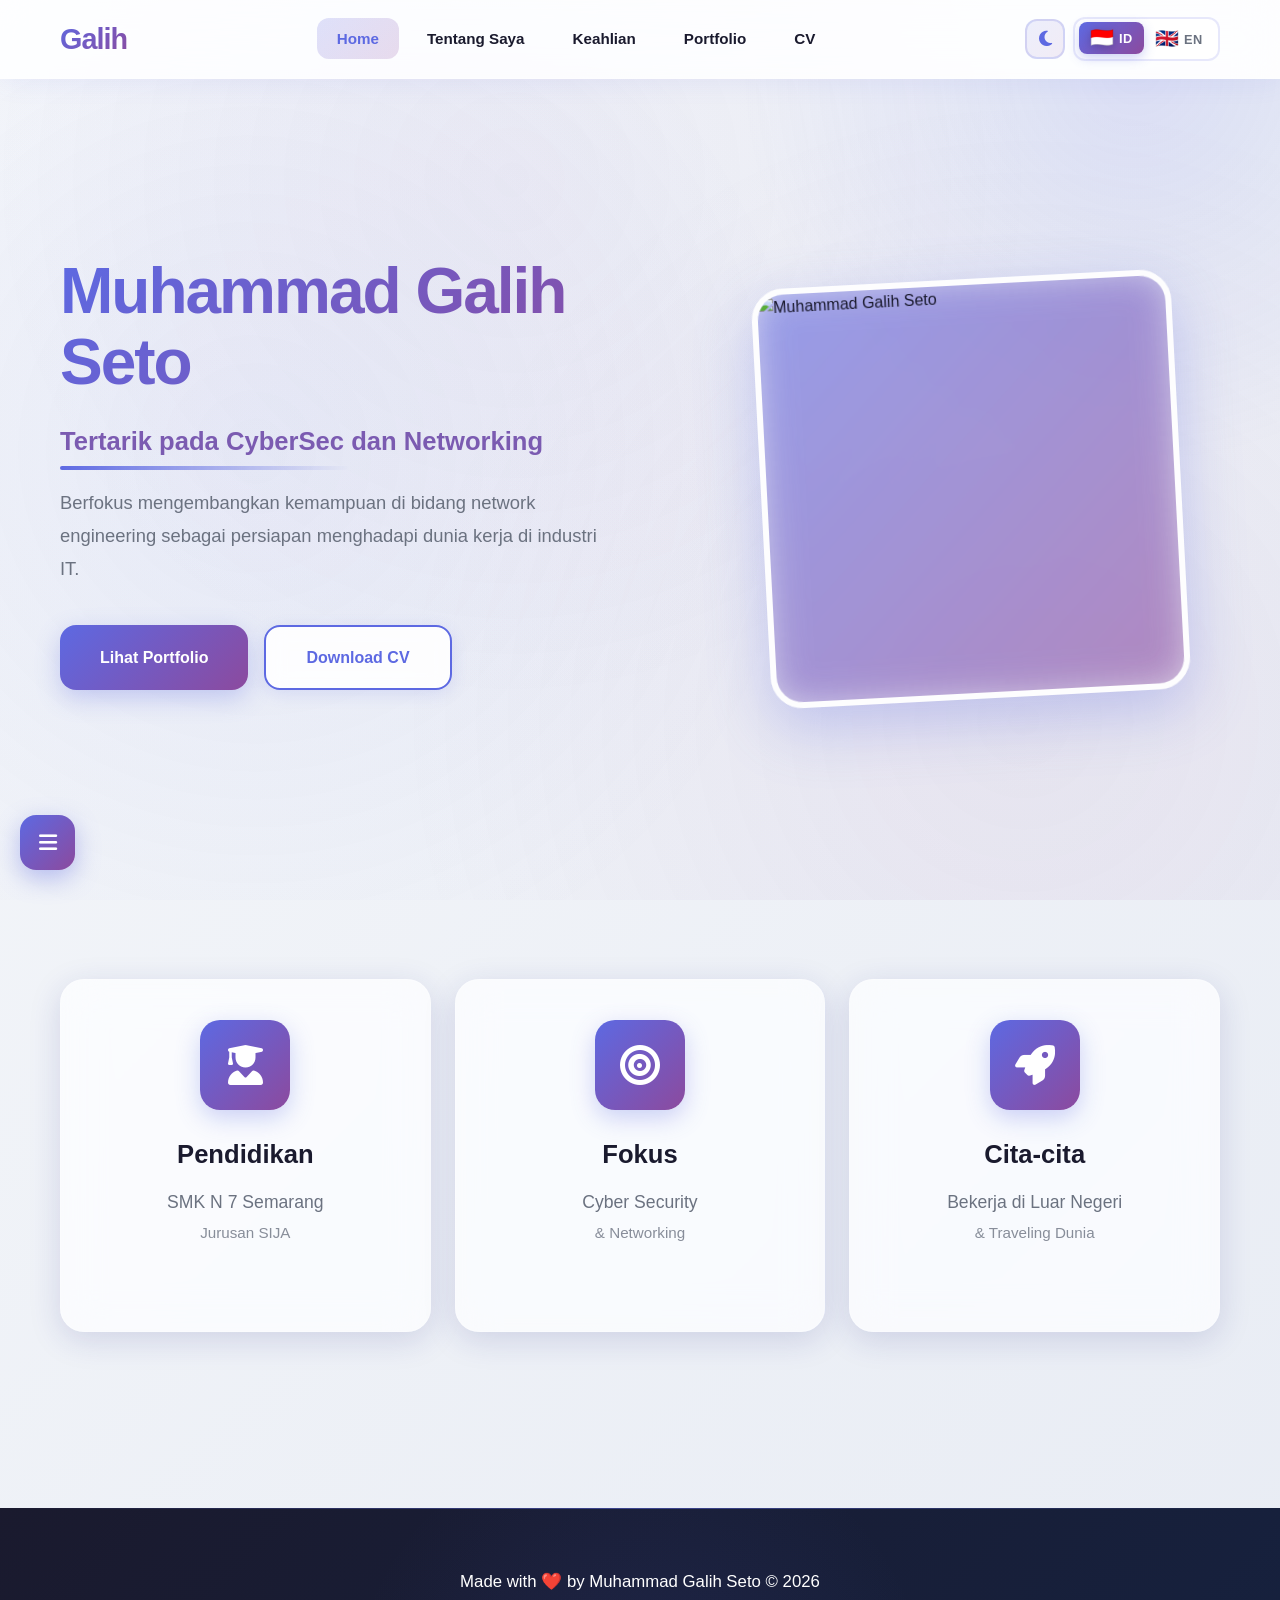
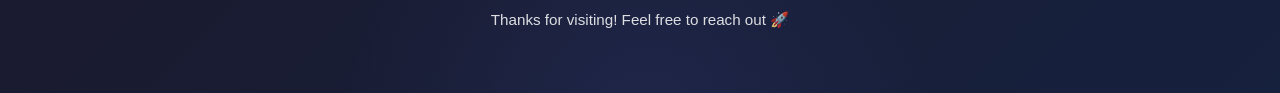
==== commit c0a1b645: "winu" ====
--- a/index.html
+++ b/index.html
@@ -4,21 +4,49 @@
     <meta charset="UTF-8">
     <meta name="viewport" content="width=device-width, initial-scale=1.0">
     <title>Muhammad Galih Seto - Personal Portfolio</title>
+    
+    <!-- Preconnect to external resources -->
+    <link rel="preconnect" href="https://i.imgur.com">
+    <link rel="preconnect" href="https://cdnjs.cloudflare.com">
+    
     <link rel="stylesheet" href="styles.css">
-    <link rel="stylesheet" href="https://cdnjs.cloudflare.com/ajax/libs/font-awesome/6.4.0/css/all.min.css">
+    <!-- Async load Font Awesome for non-blocking render -->
+    <link rel="stylesheet" href="https://cdnjs.cloudflare.com/ajax/libs/font-awesome/6.4.0/css/all.min.css" media="print" onload="this.media='all'">
+    <noscript><link rel="stylesheet" href="https://cdnjs.cloudflare.com/ajax/libs/font-awesome/6.4.0/css/all.min.css"></noscript>
 </head>
 <body>
     <!-- Navigation -->
     <nav class="navbar">
         <div class="nav-container">
-            <div class="logo">Galih</div>
+            <div class="logo" data-i18n="nav.logo">Galih</div>
             <ul class="nav-menu">
-                <li><a href="index.html" class="active">Home</a></li>
-                <li><a href="about.html">About Me</a></li>
-                <li><a href="skills.html">Skills</a></li>
-                <li><a href="portfolio.html">Portfolio</a></li>
-                <li><a href="cv.html">CV</a></li>
+                <li><a href="index.html" class="active" data-i18n="nav.home">Home</a></li>
+                <li><a href="about.html" data-i18n="nav.about">About Me</a></li>
+                <li><a href="skills.html" data-i18n="nav.skills">Skills</a></li>
+                <li><a href="portfolio.html" data-i18n="nav.portfolio">Portfolio</a></li>
+                <li><a href="cv.html" data-i18n="nav.cv">CV</a></li>
             </ul>
+            
+            <!-- Theme & Language Controls -->
+            <div class="nav-controls">
+                <!-- Theme Toggle Button -->
+                <button class="theme-toggle-nav" id="themeToggleNav" aria-label="Toggle theme" title="Toggle Dark/Light Mode">
+                    <i class="fas fa-moon"></i>
+                </button>
+                
+                <!-- Language Switcher -->
+                <div class="language-switcher">
+                    <button class="lang-btn active" data-lang="id" aria-label="Bahasa Indonesia">
+                        <span class="flag-icon">🇮🇩</span>
+                        <span class="lang-text">ID</span>
+                    </button>
+                    <button class="lang-btn" data-lang="en" aria-label="English">
+                        <span class="flag-icon">🇬🇧</span>
+                        <span class="lang-text">EN</span>
+                    </button>
+                </div>
+            </div>
+            
             <div class="hamburger">
                 <span></span>
                 <span></span>
@@ -31,19 +59,19 @@
     <section class="hero">
         <div class="hero-content">
             <div class="hero-text">
-                <h1 class="fade-in">Muhammad Galih Seto</h1>
-                <p class="tagline fade-in-delay">Interested in CyberSec and Networking</p>
-                <p class="description fade-in-delay-2">
+                <h1 class="fade-in" data-i18n="home.hero.name">Muhammad Galih Seto</h1>
+                <p class="tagline fade-in-delay" data-i18n="home.hero.tagline">Interested in CyberSec and Networking</p>
+                <p class="description fade-in-delay-2" data-i18n="home.hero.description">
                     Berfokus mengembangkan kemampuan di bidang network engineering sebagai persiapan menghadapi dunia kerja di industri IT.
                 </p>
                 <div class="hero-buttons fade-in-delay-3">
-                    <a href="portfolio.html" class="btn btn-primary">Lihat Portfolio</a>
-                    <a href="cv.html" class="btn btn-secondary">Download CV</a>
+                    <a href="portfolio.html" class="btn btn-primary" data-i18n="home.hero.btn_portfolio">Lihat Portfolio</a>
+                    <a href="cv.html" class="btn btn-secondary" data-i18n="home.hero.btn_cv">Download CV</a>
                 </div>
             </div>
             <div class="hero-image fade-in-delay-2">
-                <div class="image-wrapper" onclick="openSecretPhoto()">
-                    <img id="heroProfileImage" src="https://i.imgur.com/mcW08Ge.jpg" alt="Muhammad Galih Seto">
+                <div class="image-wrapper">
+                    <img id="heroProfileImage" src="https://i.imgur.com/mcW08Ge.jpg" alt="Muhammad Galih Seto" fetchpriority="high" width="420" height="420">
                 </div>
             </div>
         </div>
@@ -57,33 +85,33 @@
                     <div class="icon-wrapper">
                         <i class="fas fa-user-graduate"></i>
                     </div>
-                    <h3>Pendidikan</h3>
-                    <p>SMK N 7 Semarang</p>
-                    <p class="small">Jurusan SIJA</p>
+                    <h3 data-i18n="home.card.education.title">Pendidikan</h3>
+                    <p data-i18n="home.card.education.school">SMK N 7 Semarang</p>
+                    <p class="small" data-i18n="home.card.education.major">Jurusan SIJA</p>
                     <div class="card-hint">
-                        <i class="fas fa-mouse-pointer"></i> Click untuk detail
+                        <i class="fas fa-mouse-pointer"></i> <span data-i18n="home.card.hint">Click untuk detail</span>
                     </div>
                 </div>
                 <div class="info-card clickable-card" onclick="openInfoModal('focus')">
                     <div class="icon-wrapper">
                         <i class="fas fa-bullseye"></i>
                     </div>
-                    <h3>Fokus</h3>
-                    <p>Cyber Security</p>
-                    <p class="small">& Networking</p>
+                    <h3 data-i18n="home.card.focus.title">Fokus</h3>
+                    <p data-i18n="home.card.focus.text">Cyber Security</p>
+                    <p class="small" data-i18n="home.card.focus.sub">& Networking</p>
                     <div class="card-hint">
-                        <i class="fas fa-mouse-pointer"></i> Click untuk detail
+                        <i class="fas fa-mouse-pointer"></i> <span data-i18n="home.card.hint">Click untuk detail</span>
                     </div>
                 </div>
                 <div class="info-card clickable-card" onclick="openInfoModal('goals')">
                     <div class="icon-wrapper">
                         <i class="fas fa-rocket"></i>
                     </div>
-                    <h3>Cita-cita</h3>
-                    <p>Bekerja di Luar Negeri</p>
-                    <p class="small">& Traveling Dunia</p>
+                    <h3 data-i18n="home.card.goals.title">Cita-cita</h3>
+                    <p data-i18n="home.card.goals.text">Bekerja di Luar Negeri</p>
+                    <p class="small" data-i18n="home.card.goals.sub">& Traveling Dunia</p>
                     <div class="card-hint">
-                        <i class="fas fa-mouse-pointer"></i> Click untuk detail
+                        <i class="fas fa-mouse-pointer"></i> <span data-i18n="home.card.hint">Click untuk detail</span>
                     </div>
                 </div>
             </div>
@@ -103,7 +131,7 @@
             </div>
             <div class="modal-body">
                 <div class="modal-image">
-                    <img src="https://i.imgur.com/HMBBpAB.png" alt="SMK N 7 Semarang">
+                    <img src="https://i.imgur.com/HMBBpAB.png" alt="SMK N 7 Semarang" loading="lazy" width="850" height="320">
                     <div class="image-caption">
                         <i class="fas fa-map-marker-alt"></i> Jl. Simpang Lima No.1, Mugassari, Semarang
                     </div>
@@ -153,7 +181,7 @@
             </div>
             <div class="modal-body">
                 <div class="modal-image">
-                    <img src="https://i.imgur.com/4OuHA28.png" alt="Cyber Security & Networking">
+                    <img src="https://i.imgur.com/4OuHA28.png" alt="Cyber Security & Networking" loading="lazy" width="850" height="320">
                     <div class="image-caption">
                         <i class="fas fa-shield-alt"></i> Cyber Security & Networking
                     </div>
@@ -202,7 +230,7 @@
             </div>
             <div class="modal-body">
                 <div class="modal-image">
-                    <img src="https://i.imgur.com/HmLW55M.png" alt="Career Goals">
+                    <img src="https://i.imgur.com/HmLW55M.png" alt="Career Goals" loading="lazy" width="850" height="320">
                     <div class="image-caption">
                         <i class="fas fa-map-marked-alt"></i> Europe & International
                     </div>
@@ -306,7 +334,7 @@
         <div class="secret-photo-content">
             <span class="secret-photo-close" onclick="closeSecretPhoto()">&times;</span>
             <div class="secret-photo-wrapper">
-                <img src="https://i.imgur.com/xiZu5E2.png" alt="Secret Photo">
+                <img src="https://i.imgur.com/xiZu5E2.png" alt="Secret Photo" loading="lazy" width="600" height="600">
                 <div class="secret-photo-caption">
                     <h3>🎭 Easter Egg Found!</h3>
                     <p>Kamu menemukan foto rahasia! Klik tombol di bawah untuk mengubah tema.</p>
@@ -540,11 +568,12 @@
     <!-- Footer -->
     <footer>
         <div class="container">
-            <p>Made with ❤️ by Muhammad Galih Seto © 2026</p>
-            <p class="footer-subtitle">Thanks for visiting! Feel free to reach out 🚀</p>
+            <p data-i18n="footer.copyright">Made with ❤️ by Muhammad Galih Seto © 2026</p>
+            <p class="footer-subtitle" data-i18n="footer.subtitle">Thanks for visiting! Feel free to reach out 🚀</p>
         </div>
     </footer>
 
-    <script src="script.js"></script>
+    <script src="translations.js"></script>
+    <script src="script.js" defer></script>
 </body>
 </html>
--- a/styles.css
+++ b/styles.css
@@ -32,6 +32,28 @@
     position: relative;
 }
 
+/* ===== HIDE SCROLLBAR GLOBALLY ===== */
+/* Hide scrollbar for Chrome, Safari and Opera */
+*::-webkit-scrollbar {
+    display: none;
+}
+
+/* Hide scrollbar for IE, Edge and Firefox */
+* {
+    -ms-overflow-style: none;  /* IE and Edge */
+    scrollbar-width: none;  /* Firefox */
+}
+
+/* Ensure body also hides scrollbar */
+body::-webkit-scrollbar {
+    display: none;
+}
+
+body {
+    -ms-overflow-style: none;
+    scrollbar-width: none;
+}
+
 /* Animated Background Particles */
 body::before {
     content: '';
@@ -205,8 +227,9 @@
     margin: 0 auto;
     padding: 0 20px;
     display: flex;
-    justify-content: space-between;
-    align-items: center;
+    align-items: center;
+    gap: 2rem;
+    position: relative;
 }
 
 .logo {
@@ -219,6 +242,7 @@
     letter-spacing: -1px;
     position: relative;
     transition: var(--transition);
+    flex-shrink: 0;
 }
 
 .logo:hover {
@@ -230,6 +254,10 @@
     display: flex;
     list-style: none;
     gap: 0.5rem;
+    flex: 1;
+    justify-content: center;
+    margin: 0;
+    padding: 0;
 }
 
 .nav-menu a {
@@ -275,6 +303,9 @@
     flex-direction: column;
     cursor: pointer;
     gap: 5px;
+    flex-shrink: 0;
+    z-index: 1001;
+    position: relative;
 }
 
 .hamburger span {
@@ -1340,6 +1371,7 @@
     border-radius: 12px;
     overflow: hidden;
     position: relative;
+    margin-bottom: 1rem;
 }
 
 .skill-bar::before {
@@ -1358,6 +1390,14 @@
     transition: width 1.5s cubic-bezier(0.4, 0, 0.2, 1);
     box-shadow: 0 0 20px rgba(93, 105, 226, 0.5);
     position: relative;
+}
+
+.skill-description {
+    color: var(--text-light);
+    font-size: 0.95rem;
+    line-height: 1.7;
+    margin: 0;
+    padding: 0 0.5rem;
 }
 
 .skills-info {
@@ -4097,3 +4137,992 @@
         padding-left: 1.8rem;
     }
 }
+
+
+/* ===== RESPONSIVE BREAKPOINTS - MOBILE OPTIMIZATION ===== */
+/* Performance optimized responsive design for mobile-first approach */
+
+/* ===== TABLET LANDSCAPE (1024px and below) ===== */
+@media screen and (max-width: 1024px) {
+    .container {
+        max-width: 100%;
+        padding: 0 24px;
+    }
+    
+    .hero-text h1 {
+        font-size: 3.5rem;
+        letter-spacing: -1.5px;
+    }
+    
+    .tagline {
+        font-size: 1.4rem;
+    }
+    
+    .description {
+        font-size: 1.1rem;
+    }
+}
+
+/* ===== TABLET PORTRAIT (768px and below) ===== */
+@media screen and (max-width: 768px) {
+    /* Typography Scale Down */
+    .hero-text h1 {
+        font-size: clamp(2rem, 8vw, 3rem);
+        letter-spacing: -1px;
+        margin-bottom: 1rem;
+    }
+    
+    .tagline {
+        font-size: clamp(1.1rem, 4vw, 1.3rem);
+        margin-bottom: 1rem;
+    }
+    
+    .description {
+        font-size: 1rem;
+        max-width: 100%;
+        line-height: 1.7;
+    }
+    
+    /* Hero Section - Stack Layout */
+    .hero {
+        min-height: auto;
+        padding: 2rem 0;
+    }
+    
+    .hero-content {
+        grid-template-columns: 1fr;
+        gap: 2rem;
+        text-align: center;
+    }
+    
+    /* Image First on Mobile */
+    .hero-image {
+        order: -1;
+        margin-bottom: 1rem;
+    }
+    
+    .image-wrapper {
+        width: 280px;
+        height: 280px;
+        margin: 0 auto;
+        transform: rotate(0deg);
+    }
+    
+    .image-wrapper:hover {
+        transform: rotate(0deg) scale(1.02);
+    }
+    
+    /* Buttons Stack Vertical */
+    .hero-buttons {
+        flex-direction: column;
+        gap: 0.8rem;
+        align-items: stretch;
+    }
+    
+    .btn {
+        width: 100%;
+        justify-content: center;
+        padding: 1rem 2rem;
+        font-size: 0.95rem;
+    }
+    
+    /* Navigation - Hamburger Active */
+    .hamburger {
+        display: flex;
+        z-index: 1001;
+    }
+    
+    .hamburger.active span:nth-child(1) {
+        transform: rotate(45deg) translate(8px, 8px);
+    }
+    
+    .hamburger.active span:nth-child(2) {
+        opacity: 0;
+    }
+    
+    .hamburger.active span:nth-child(3) {
+        transform: rotate(-45deg) translate(7px, -7px);
+    }
+    
+    .nav-menu {
+        position: fixed;
+        left: -100%;
+        top: 70px;
+        flex-direction: column;
+        background: rgba(255, 255, 255, 0.98);
+        backdrop-filter: blur(20px);
+        width: 100%;
+        text-align: center;
+        transition: left 0.3s ease;
+        box-shadow: 0 10px 40px rgba(0, 0, 0, 0.1);
+        padding: 2rem 0;
+        gap: 0;
+        z-index: 1000;
+    }
+    
+    .nav-menu.active {
+        left: 0;
+    }
+    
+    .nav-menu a {
+        padding: 1rem 1.5rem;
+        width: 100%;
+        display: block;
+        border-radius: 0;
+        margin: 0.2rem 0;
+    }
+    
+    /* Info Cards Grid - 1 Column */
+    .info-grid {
+        grid-template-columns: 1fr;
+        gap: 1rem;
+    }
+    
+    .info-card {
+        padding: 2rem 1.5rem;
+    }
+    
+    .icon-wrapper {
+        width: 70px;
+        height: 70px;
+        font-size: 2rem;
+        margin-bottom: 1rem;
+    }
+    
+    .info-card h3 {
+        font-size: 1.4rem;
+    }
+    
+    .info-card p {
+        font-size: 1rem;
+    }
+    
+    /* Modal Optimization */
+    .info-modal-content {
+        width: 95%;
+        max-height: 85vh;
+        border-radius: 24px;
+    }
+    
+    .modal-header {
+        padding: 2.5rem 1.5rem 2rem;
+    }
+    
+    .modal-header h2 {
+        font-size: 2rem;
+    }
+    
+    .modal-icon {
+        width: 80px;
+        height: 80px;
+        font-size: 2.5rem;
+    }
+    
+    .modal-body {
+        padding: 1.5rem;
+    }
+    
+    .modal-image {
+        border-radius: 16px;
+        margin-bottom: 1.5rem;
+    }
+    
+    .modal-image img {
+        height: 220px;
+    }
+    
+    .modal-text h3 {
+        font-size: 1.6rem;
+    }
+    
+    .modal-subtitle {
+        font-size: 1.1rem;
+    }
+    
+    .modal-description {
+        font-size: 1rem;
+        line-height: 1.7;
+    }
+    
+    .modal-highlights {
+        grid-template-columns: 1fr;
+        gap: 0.8rem;
+    }
+    
+    .highlight-item {
+        padding: 1rem;
+        font-size: 0.9rem;
+    }
+    
+    /* Page Header */
+    .page-header {
+        padding: 4rem 0 3rem;
+    }
+    
+    .page-header h1 {
+        font-size: 2.2rem;
+    }
+    
+    .page-header p {
+        font-size: 1.05rem;
+    }
+    
+    /* Social Links - Stack */
+    .social-links {
+        justify-content: center;
+        flex-wrap: wrap;
+    }
+    
+    .social-icon {
+        width: 48px;
+        height: 48px;
+        font-size: 1.2rem;
+    }
+    
+    /* Sidebar - Already Responsive */
+    .sidebar {
+        width: 280px;
+    }
+    
+    /* Disable Heavy Animations on Tablet */
+    .info-card::before,
+    .about-card::before,
+    body::before {
+        animation: none;
+    }
+    
+    /* Reduce Parallax Effect */
+    .hero-image {
+        transform: none !important;
+    }
+    
+    .info-card {
+        transform: none !important;
+    }
+}
+
+/* ===== MOBILE (480px and below) ===== */
+@media screen and (max-width: 480px) {
+    /* Container Tighter Padding */
+    .container {
+        padding: 0 16px;
+    }
+    
+    /* Typography Extra Small */
+    .hero-text h1 {
+        font-size: clamp(1.8rem, 7vw, 2.5rem);
+        line-height: 1.2;
+    }
+    
+    .tagline {
+        font-size: clamp(1rem, 3.5vw, 1.2rem);
+    }
+    
+    .description {
+        font-size: 0.95rem;
+        margin-bottom: 2rem;
+    }
+    
+    /* Hero Compact */
+    .hero {
+        padding: 1.5rem 0;
+    }
+    
+    .hero-content {
+        gap: 1.5rem;
+    }
+    
+    .image-wrapper {
+        width: 240px;
+        height: 240px;
+        border-radius: 24px;
+        border-width: 4px;
+    }
+    
+    /* Buttons More Compact */
+    .btn {
+        padding: 0.9rem 1.8rem;
+        font-size: 0.9rem;
+        border-radius: 12px;
+    }
+    
+    .hero-buttons {
+        gap: 0.6rem;
+    }
+    
+    /* Navigation Compact */
+    .nav-container {
+        padding: 0 16px;
+    }
+    
+    .logo {
+        font-size: 1.5rem;
+    }
+    
+    .nav-menu {
+        top: 65px;
+        padding: 1.5rem 0;
+    }
+    
+    .nav-menu a {
+        padding: 0.9rem 1.2rem;
+        font-size: 0.9rem;
+    }
+    
+    /* Info Cards Extra Compact */
+    .info-card {
+        padding: 1.8rem 1.2rem;
+        border-radius: 18px;
+    }
+    
+    .icon-wrapper {
+        width: 60px;
+        height: 60px;
+        font-size: 1.8rem;
+        border-radius: 16px;
+        margin-bottom: 1rem;
+    }
+    
+    .info-card h3 {
+        font-size: 1.25rem;
+        margin-bottom: 0.6rem;
+    }
+    
+    .info-card p {
+        font-size: 0.95rem;
+    }
+    
+    .card-hint {
+        font-size: 0.8rem;
+        margin-top: 1rem;
+    }
+    
+    /* Modal Mobile Optimized */
+    .info-modal-content {
+        width: 96%;
+        max-height: 90vh;
+        border-radius: 20px;
+    }
+    
+    .info-modal-close {
+        top: 12px;
+        right: 12px;
+        width: 44px;
+        height: 44px;
+        font-size: 32px;
+    }
+    
+    .modal-header {
+        padding: 2rem 1.2rem 1.5rem;
+        border-radius: 20px 20px 0 0;
+    }
+    
+    .modal-header h2 {
+        font-size: 1.7rem;
+    }
+    
+    .modal-icon {
+        width: 70px;
+        height: 70px;
+        font-size: 2rem;
+        margin-bottom: 1rem;
+        border-radius: 18px;
+    }
+    
+    .modal-body {
+        padding: 1.2rem;
+    }
+    
+    .modal-image {
+        border-radius: 14px;
+        margin-bottom: 1.2rem;
+        border-width: 2px;
+    }
+    
+    .modal-image img {
+        height: 180px;
+    }
+    
+    .image-caption {
+        padding: 1.2rem;
+        font-size: 0.95rem;
+    }
+    
+    .modal-text h3 {
+        font-size: 1.4rem;
+        margin-bottom: 0.5rem;
+    }
+    
+    .modal-subtitle {
+        font-size: 1rem;
+        margin-bottom: 1rem;
+    }
+    
+    .modal-description {
+        font-size: 0.95rem;
+        line-height: 1.65;
+        margin-bottom: 1.2rem;
+    }
+    
+    .modal-highlights {
+        margin-top: 1.5rem;
+        gap: 0.7rem;
+    }
+    
+    .highlight-item {
+        padding: 0.9rem;
+        border-radius: 12px;
+        font-size: 0.85rem;
+    }
+    
+    .highlight-item i {
+        font-size: 1.2rem;
+    }
+    
+    /* Page Header Compact */
+    .page-header {
+        padding: 3rem 0 2rem;
+    }
+    
+    .page-header h1 {
+        font-size: 1.8rem;
+        margin-bottom: 0.8rem;
+    }
+    
+    .page-header h1::after {
+        width: 70px;
+        height: 4px;
+        margin-top: 1rem;
+    }
+    
+    .page-header p {
+        font-size: 0.95rem;
+    }
+    
+    /* Touch Targets - Minimum 48x48px */
+    .social-icon,
+    .social-icon-sidebar {
+        min-width: 48px;
+        min-height: 48px;
+        display: flex;
+        align-items: center;
+        justify-content: center;
+    }
+    
+    /* Sidebar Optimized */
+    .sidebar {
+        width: 100%;
+        max-width: 320px;
+    }
+    
+    .sidebar-header h3 {
+        font-size: 1.3rem;
+    }
+    
+    .sidebar-section h4 {
+        font-size: 1.1rem;
+    }
+    
+    .sidebar-link {
+        padding: 1rem;
+        font-size: 0.95rem;
+    }
+    
+    .sidebar-toggle {
+        width: 50px;
+        height: 50px;
+        bottom: 20px;
+        right: 20px;
+        font-size: 1.2rem;
+    }
+    
+    /* Scroll to Top Button */
+    .scroll-top-btn {
+        width: 50px !important;
+        height: 50px !important;
+        bottom: 20px !important;
+        right: 20px !important;
+        border-radius: 14px !important;
+        font-size: 1.1rem !important;
+    }
+    
+    /* Phone Modal Responsive */
+    .phone-container {
+        padding: 1rem;
+    }
+    
+    .phone-frame {
+        max-width: 320px;
+    }
+    
+    /* Secret Photo Modal */
+    .secret-photo-content {
+        width: 95%;
+        max-width: 400px;
+    }
+    
+    .secret-photo-wrapper img {
+        border-radius: 16px;
+    }
+    
+    .secret-photo-caption h3 {
+        font-size: 1.3rem;
+    }
+    
+    .secret-photo-caption p {
+        font-size: 0.9rem;
+    }
+    
+    .theme-toggle-btn {
+        padding: 0.9rem 1.5rem;
+        font-size: 0.95rem;
+    }
+    
+    /* Footer Compact */
+    footer {
+        padding: 2rem 0;
+        font-size: 0.9rem;
+    }
+    
+    .footer-subtitle {
+        font-size: 0.85rem;
+    }
+    
+    /* Disable All Parallax & Heavy Animations */
+    * {
+        transform: none !important;
+        animation: none !important;
+    }
+    
+    /* But Keep Essential Animations */
+    .fade-in,
+    .fade-in-delay,
+    .fade-in-delay-2,
+    .fade-in-delay-3 {
+        animation: fadeInMobile 0.6s ease-out forwards !important;
+    }
+    
+    .nav-menu {
+        transition: left 0.3s ease !important;
+    }
+    
+    .info-modal,
+    .secret-photo-modal {
+        animation: fadeIn 0.3s ease-out !important;
+    }
+    
+    .info-modal-content,
+    .secret-photo-content {
+        animation: slideUpMobile 0.4s ease-out !important;
+    }
+    
+    @keyframes fadeInMobile {
+        from {
+            opacity: 0;
+        }
+        to {
+            opacity: 1;
+        }
+    }
+    
+    @keyframes slideUpMobile {
+        from {
+            opacity: 0;
+            transform: translateY(30px);
+        }
+        to {
+            opacity: 1;
+            transform: translateY(0);
+        }
+    }
+}
+
+/* ===== SMALL MOBILE (375px and below) ===== */
+@media screen and (max-width: 375px) {
+    .container {
+        padding: 0 12px;
+    }
+    
+    .hero-text h1 {
+        font-size: clamp(1.6rem, 6vw, 2rem);
+    }
+    
+    .image-wrapper {
+        width: 220px;
+        height: 220px;
+    }
+    
+    .btn {
+        padding: 0.85rem 1.5rem;
+        font-size: 0.85rem;
+    }
+    
+    .info-card {
+        padding: 1.5rem 1rem;
+    }
+    
+    .icon-wrapper {
+        width: 55px;
+        height: 55px;
+        font-size: 1.6rem;
+    }
+    
+    .modal-body {
+        padding: 1rem;
+    }
+    
+    .modal-text h3 {
+        font-size: 1.3rem;
+    }
+    
+    .modal-description {
+        font-size: 0.9rem;
+    }
+}
+
+/* ===== LANDSCAPE MOBILE FIX ===== */
+@media screen and (max-height: 600px) and (orientation: landscape) {
+    .hero {
+        padding: 1rem 0;
+    }
+    
+    .hero-content {
+        grid-template-columns: 1fr 1fr;
+        gap: 2rem;
+    }
+    
+    .hero-image {
+        order: 1;
+    }
+    
+    .image-wrapper {
+        width: 200px;
+        height: 200px;
+    }
+    
+    .hero-text h1 {
+        font-size: 2rem;
+        margin-bottom: 0.5rem;
+    }
+    
+    .tagline {
+        font-size: 1.1rem;
+        margin-bottom: 0.5rem;
+    }
+    
+    .description {
+        font-size: 0.9rem;
+        margin-bottom: 1rem;
+    }
+    
+    .hero-buttons {
+        flex-direction: row;
+        gap: 0.5rem;
+    }
+    
+    .btn {
+        padding: 0.7rem 1.2rem;
+        font-size: 0.85rem;
+    }
+}
+
+/* ===== PERFORMANCE: Reduce Motion for Accessibility ===== */
+@media (prefers-reduced-motion: reduce) {
+    *,
+    *::before,
+    *::after {
+        animation-duration: 0.01ms !important;
+        animation-iteration-count: 1 !important;
+        transition-duration: 0.01ms !important;
+        scroll-behavior: auto !important;
+    }
+}
+
+/* ===== HIGH CONTRAST MODE ===== */
+@media (prefers-contrast: high) {
+    .btn-primary {
+        border: 2px solid white;
+    }
+    
+    .btn-secondary {
+        border: 3px solid var(--gradient-start);
+    }
+    
+    .info-card,
+    .about-card {
+        border: 2px solid var(--gradient-start);
+    }
+}
+
+
+/* ===== NAVBAR CONTROLS (THEME & LANGUAGE) ===== */
+.nav-controls {
+    display: flex;
+    align-items: center;
+    gap: 0.5rem;
+    flex-shrink: 0;
+    z-index: 100;
+}
+
+/* Theme Toggle Button in Navbar */
+.theme-toggle-nav {
+    width: 40px;
+    height: 40px;
+    border-radius: 12px;
+    background: linear-gradient(135deg, rgba(93, 105, 226, 0.1), rgba(140, 74, 158, 0.1));
+    border: 2px solid rgba(93, 105, 226, 0.2);
+    color: var(--gradient-start);
+    cursor: pointer;
+    display: flex;
+    align-items: center;
+    justify-content: center;
+    transition: all 0.3s cubic-bezier(0.4, 0, 0.2, 1);
+    font-size: 1.1rem;
+    position: relative;
+    overflow: hidden;
+    z-index: 101;
+}
+
+.theme-toggle-nav::before {
+    content: '';
+    position: absolute;
+    inset: 0;
+    background: linear-gradient(135deg, var(--gradient-start), var(--gradient-end));
+    opacity: 0;
+    transition: opacity 0.3s;
+}
+
+.theme-toggle-nav:hover {
+    transform: translateY(-2px) scale(1.05);
+    border-color: var(--gradient-start);
+    box-shadow: 0 8px 20px rgba(93, 105, 226, 0.3);
+}
+
+.theme-toggle-nav:hover::before {
+    opacity: 0.15;
+}
+
+.theme-toggle-nav:active {
+    transform: translateY(0) scale(0.95);
+}
+
+/* Dark theme icon animation */
+body.dark-theme .theme-toggle-nav {
+    background: linear-gradient(135deg, rgba(255, 200, 80, 0.15), rgba(255, 150, 50, 0.15));
+    border-color: rgba(255, 200, 80, 0.3);
+    color: #FFC850;
+}
+
+body.dark-theme .theme-toggle-nav:hover {
+    border-color: #FFC850;
+    box-shadow: 0 8px 20px rgba(255, 200, 80, 0.3);
+}
+
+/* Language Switcher */
+.language-switcher {
+    display: flex;
+    align-items: center;
+    background: rgba(255, 255, 255, 0.7);
+    backdrop-filter: blur(10px);
+    border-radius: 12px;
+    padding: 4px;
+    border: 2px solid rgba(93, 105, 226, 0.15);
+    transition: var(--transition);
+    z-index: 101;
+}
+
+.lang-btn {
+    display: flex;
+    align-items: center;
+    gap: 0.3rem;
+    padding: 0.4rem 0.7rem;
+    border: none;
+    background: transparent;
+    border-radius: 8px;
+    cursor: pointer;
+    transition: all 0.3s cubic-bezier(0.4, 0, 0.2, 1);
+    font-size: 0.85rem;
+    font-weight: 600;
+    color: var(--text-light);
+    position: relative;
+    z-index: 102;
+    pointer-events: auto;
+}
+
+.lang-btn .flag-icon {
+    font-size: 1.2rem;
+    line-height: 1;
+    pointer-events: none;
+}
+
+.lang-btn .lang-text {
+    font-size: 0.8rem;
+    letter-spacing: 0.5px;
+    pointer-events: none;
+}
+
+.lang-btn:hover {
+    background: rgba(93, 105, 226, 0.1);
+    color: var(--gradient-start);
+    transform: translateY(-1px);
+}
+
+.lang-btn.active {
+    background: linear-gradient(135deg, var(--gradient-start), var(--gradient-end));
+    color: white;
+    box-shadow: 0 4px 12px rgba(93, 105, 226, 0.3);
+    transform: translateY(-1px);
+}
+
+.lang-btn.active .flag-icon {
+    filter: drop-shadow(0 2px 4px rgba(0, 0, 0, 0.2));
+}
+
+/* Dark theme adjustments */
+body.dark-theme .language-switcher {
+    background: rgba(26, 26, 46, 0.8);
+    border-color: rgba(255, 255, 255, 0.1);
+}
+
+body.dark-theme .lang-btn {
+    color: rgba(255, 255, 255, 0.7);
+}
+
+body.dark-theme .lang-btn:hover {
+    background: rgba(93, 105, 226, 0.2);
+    color: white;
+}
+
+body.dark-theme .lang-btn.active {
+    background: linear-gradient(135deg, var(--gradient-start), var(--gradient-end));
+    color: white;
+}
+
+/* Mobile Responsive */
+@media screen and (max-width: 768px) {
+    .nav-container {
+        gap: 1rem;
+    }
+    
+    .nav-menu {
+        flex: none;
+    }
+    
+    .nav-controls {
+        position: fixed;
+        top: 70px;
+        right: 20px;
+        background: rgba(255, 255, 255, 0.98);
+        backdrop-filter: blur(20px);
+        padding: 0.8rem;
+        border-radius: 16px;
+        box-shadow: 0 8px 32px rgba(0, 0, 0, 0.15);
+        border: 1px solid rgba(255, 255, 255, 0.5);
+        z-index: 998;
+        gap: 0.8rem;
+        flex-direction: column;
+        transition: var(--transition);
+        opacity: 0;
+        visibility: hidden;
+        transform: translateY(-10px);
+        pointer-events: none;
+    }
+    
+    .nav-controls.mobile-visible {
+        opacity: 1;
+        visibility: visible;
+        transform: translateY(0);
+        pointer-events: auto;
+    }
+    
+    body.dark-theme .nav-controls {
+        background: rgba(26, 26, 46, 0.98);
+        border-color: rgba(255, 255, 255, 0.1);
+    }
+    
+    .theme-toggle-nav,
+    .lang-btn {
+        width: 100%;
+        justify-content: center;
+        pointer-events: auto;
+    }
+    
+    .language-switcher {
+        width: 100%;
+        padding: 6px;
+        pointer-events: auto;
+    }
+    
+    /* Add mobile toggle button for controls */
+    .nav-controls-toggle {
+        position: fixed;
+        top: 18px;
+        right: 70px;
+        width: 40px;
+        height: 40px;
+        border-radius: 12px;
+        background: linear-gradient(135deg, rgba(93, 105, 226, 0.1), rgba(140, 74, 158, 0.1));
+        border: 2px solid rgba(93, 105, 226, 0.2);
+        color: var(--gradient-start);
+        cursor: pointer;
+        display: flex;
+        align-items: center;
+        justify-content: center;
+        z-index: 999;
+        transition: var(--transition);
+        font-size: 1.1rem;
+        pointer-events: auto;
+    }
+    
+    .nav-controls-toggle:hover {
+        transform: scale(1.05);
+        box-shadow: 0 4px 16px rgba(93, 105, 226, 0.3);
+    }
+    
+    body.dark-theme .nav-controls-toggle {
+        background: rgba(26, 26, 46, 0.9);
+        border-color: rgba(255, 255, 255, 0.2);
+        color: white;
+    }
+}
+
+@media screen and (max-width: 480px) {
+    .nav-controls {
+        right: 10px;
+        padding: 0.6rem;
+    }
+    
+    .nav-controls-toggle {
+        right: 60px;
+        width: 36px;
+        height: 36px;
+    }
+    
+    .theme-toggle-nav {
+        width: 36px;
+        height: 36px;
+        font-size: 1rem;
+    }
+    
+    .lang-btn {
+        padding: 0.35rem 0.6rem;
+        font-size: 0.8rem;
+    }
+    
+    .lang-btn .flag-icon {
+        font-size: 1.1rem;
+    }
+}
+
+/* Desktop: Keep nav-controls visible */
+@media screen and (min-width: 769px) {
+    .nav-controls-toggle {
+        display: none;
+    }
+    
+    .nav-controls {
+        opacity: 1 !important;
+        visibility: visible !important;
+        transform: none !important;
+    }
+}
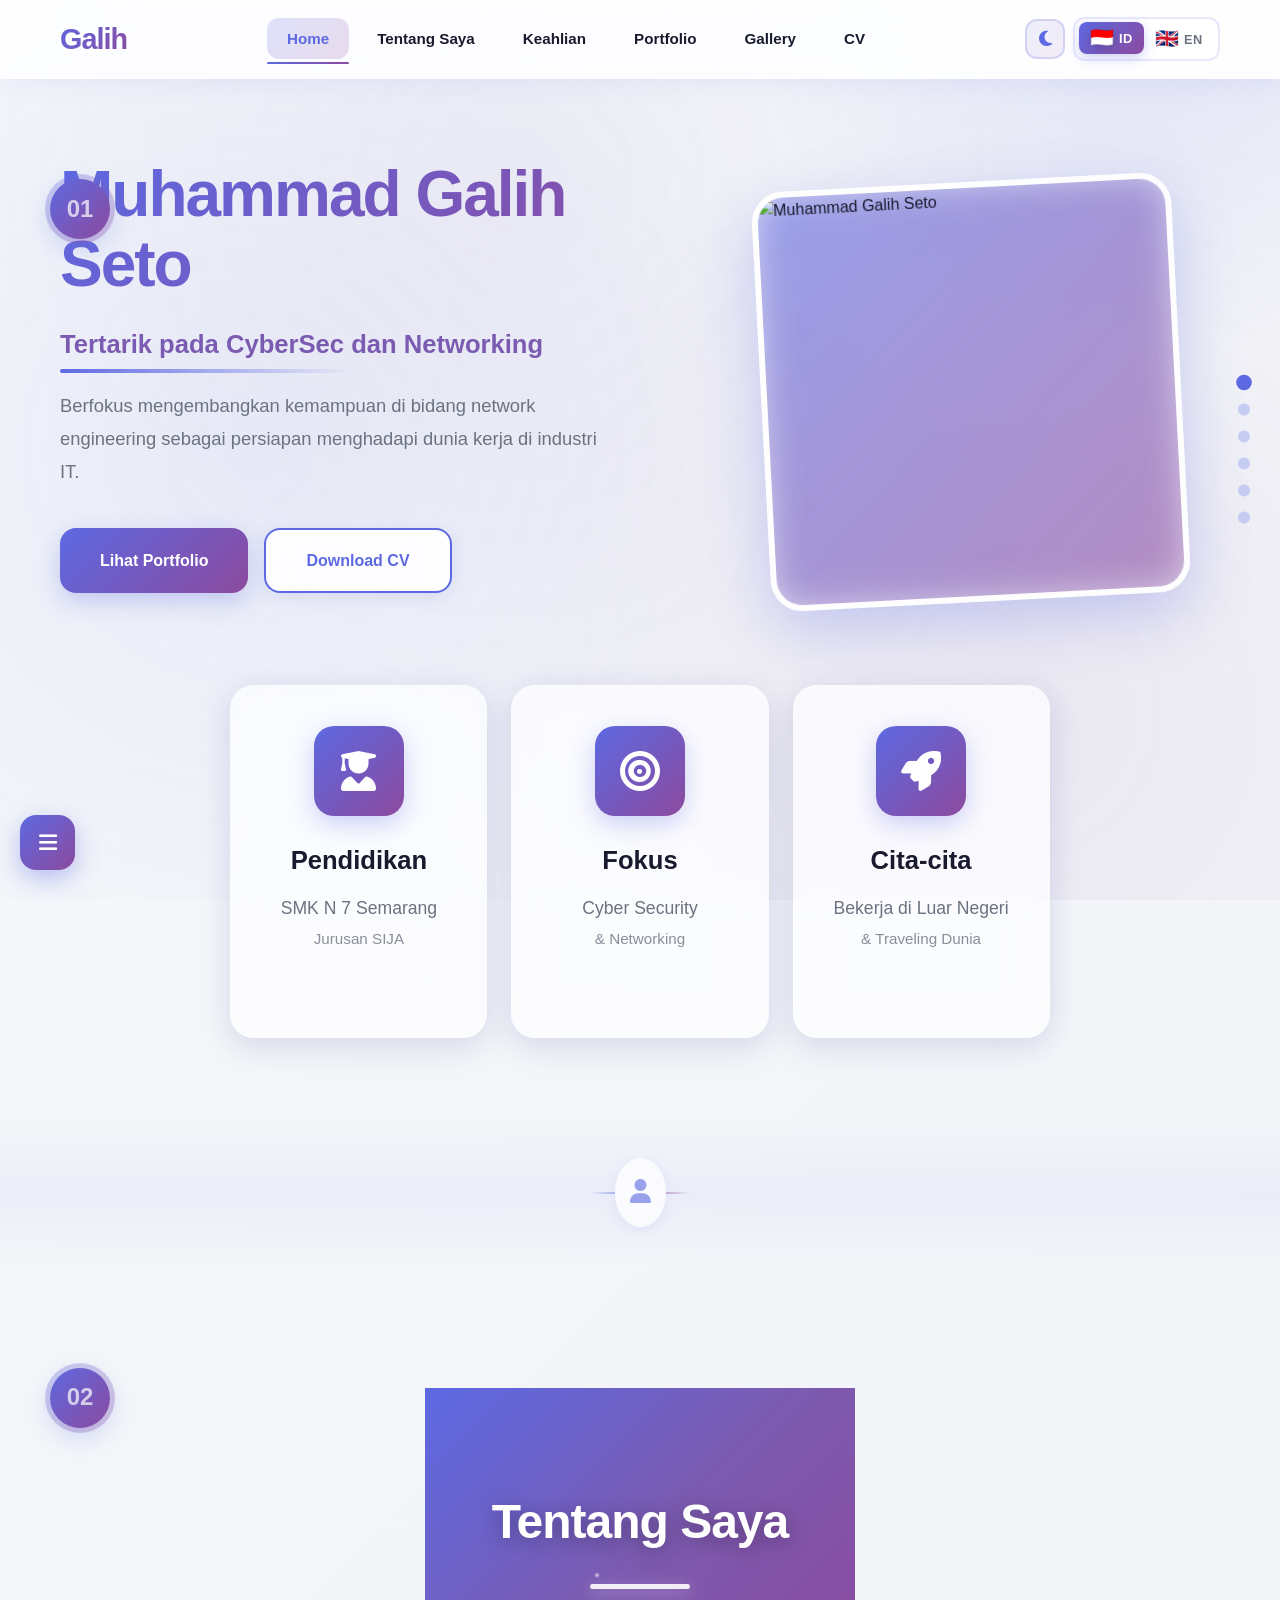
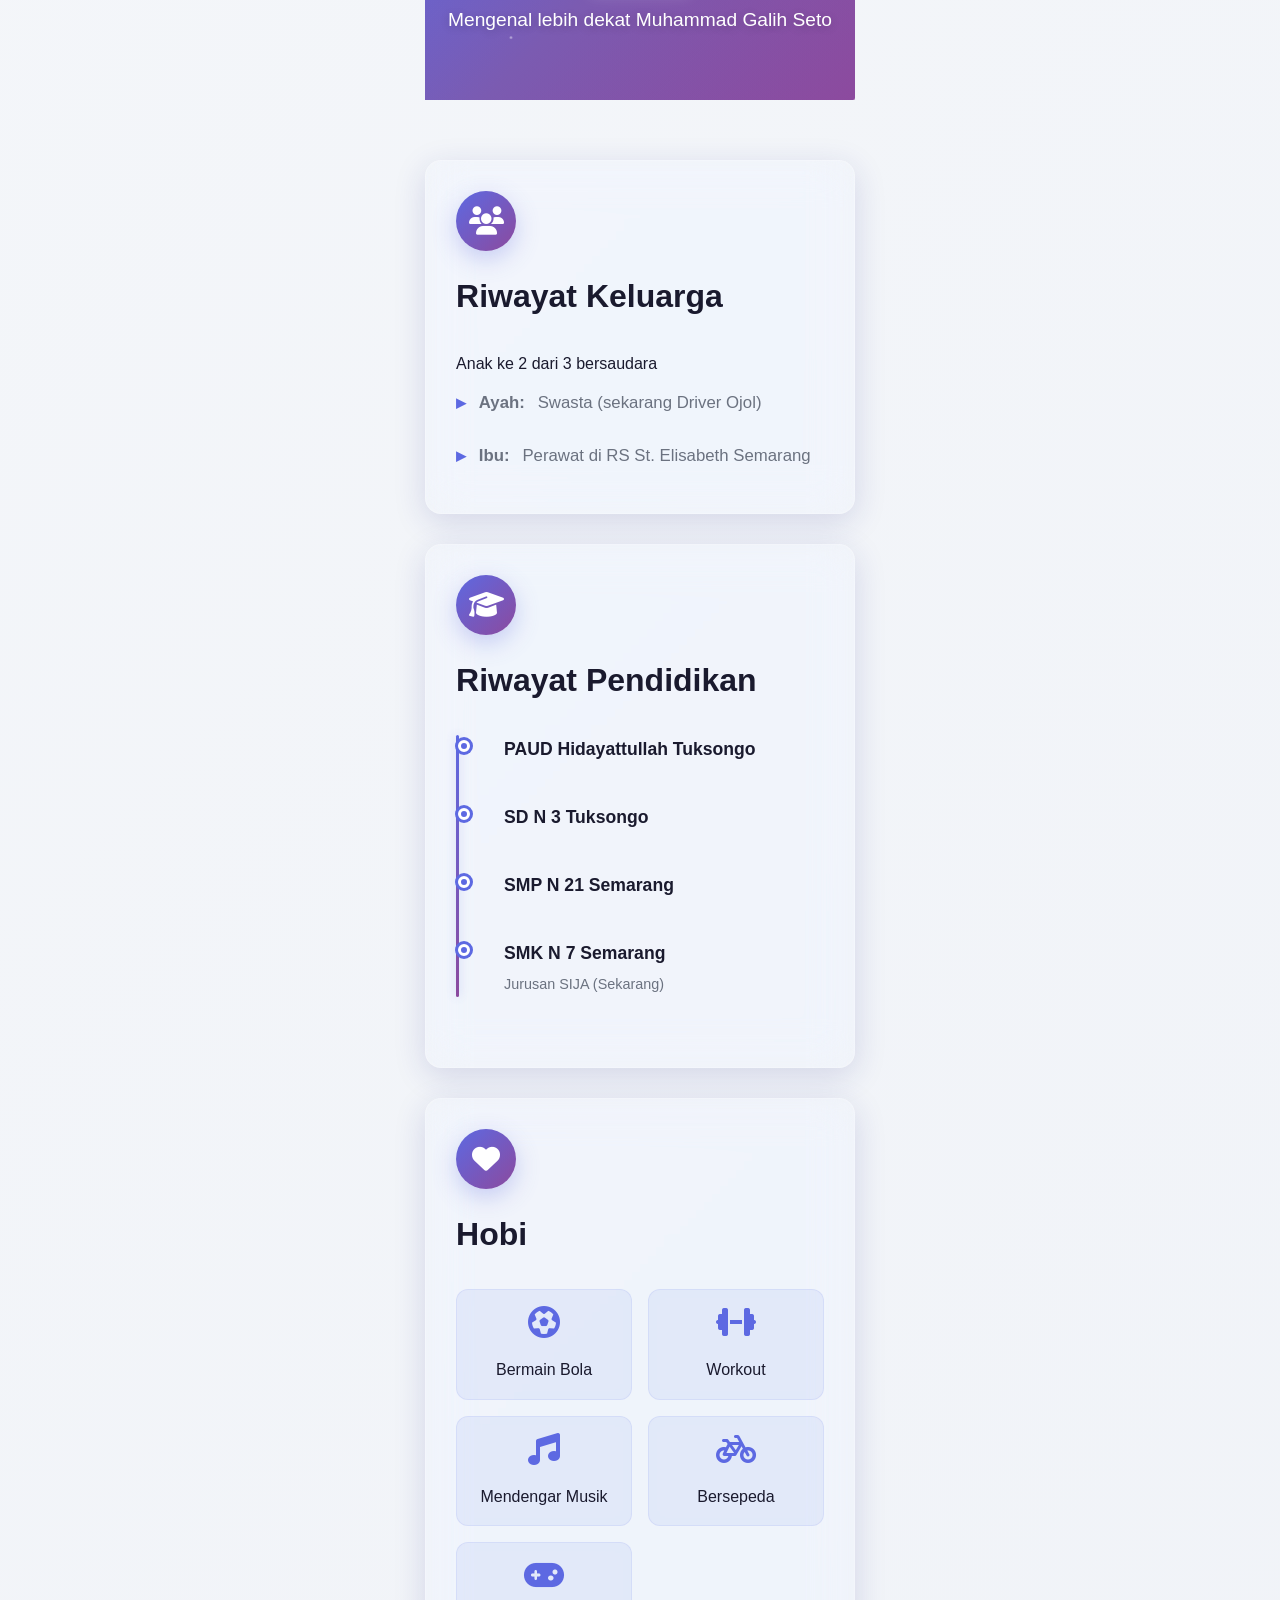
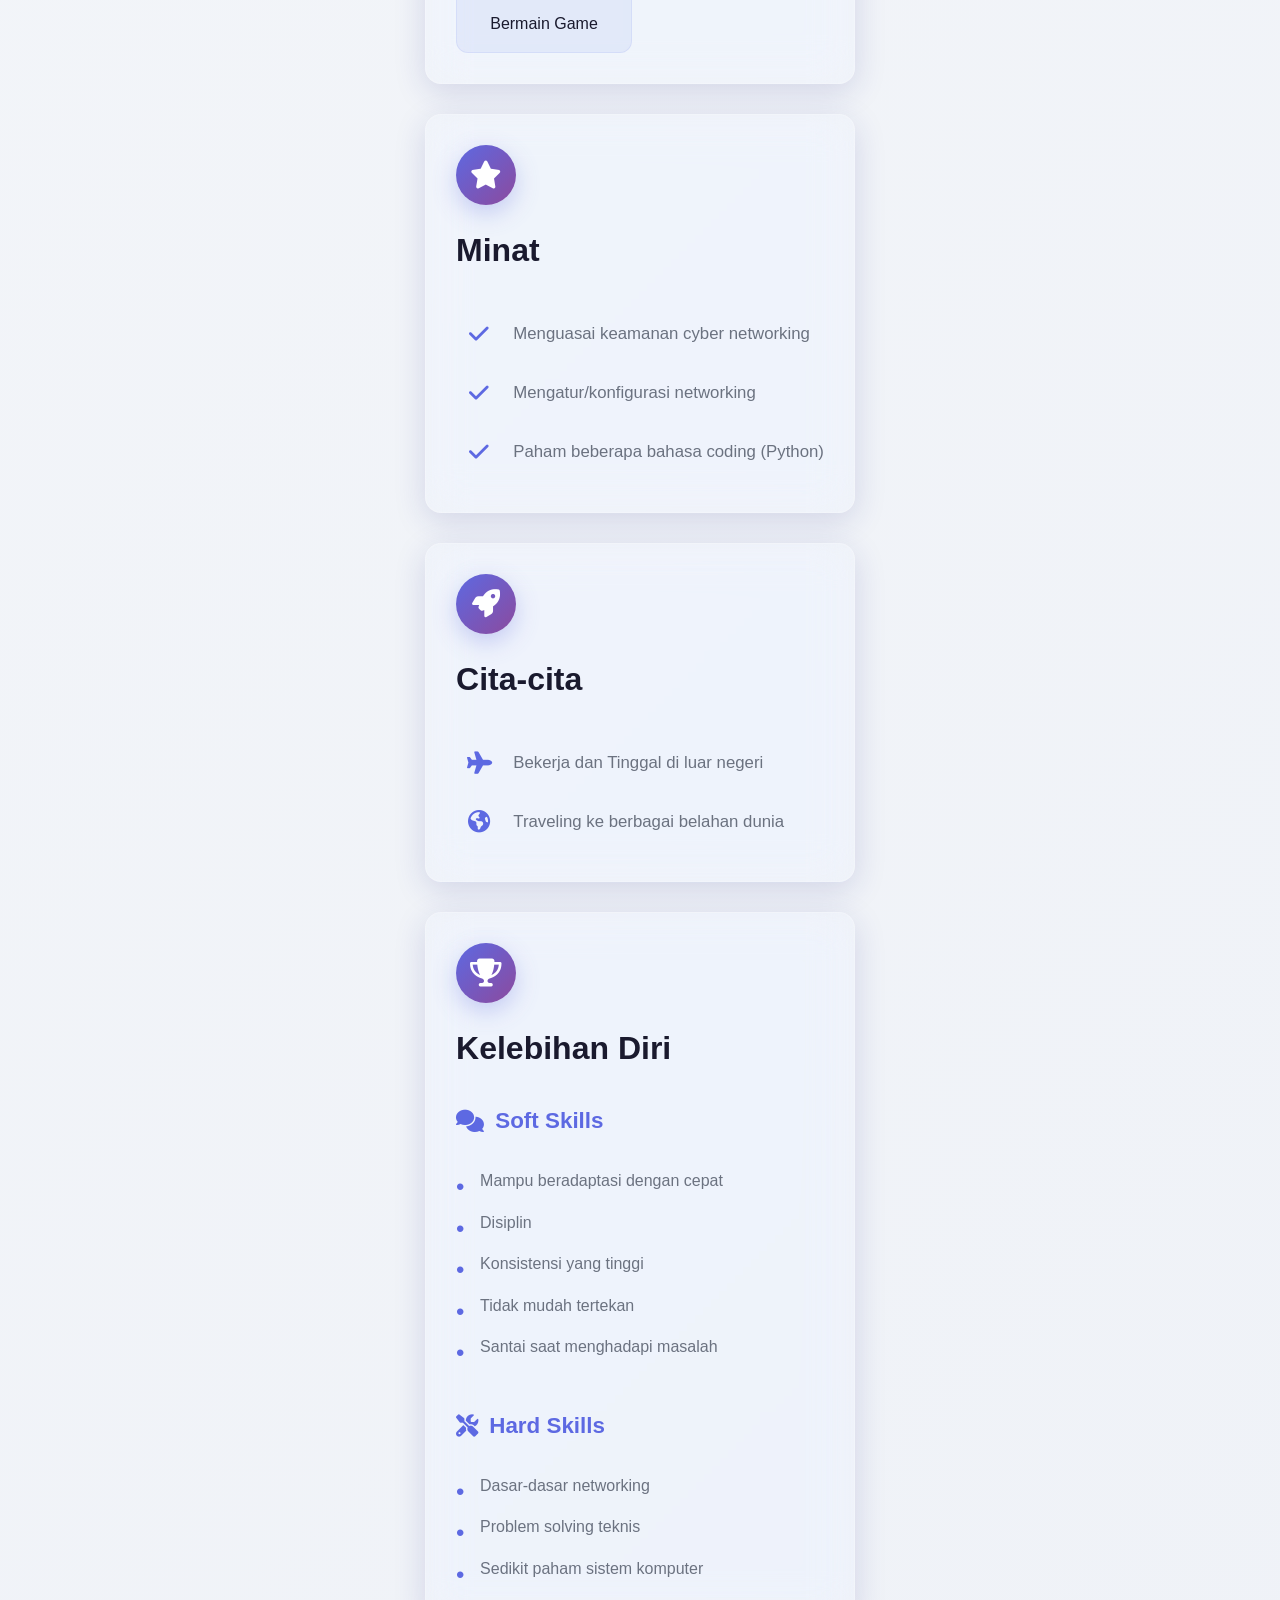
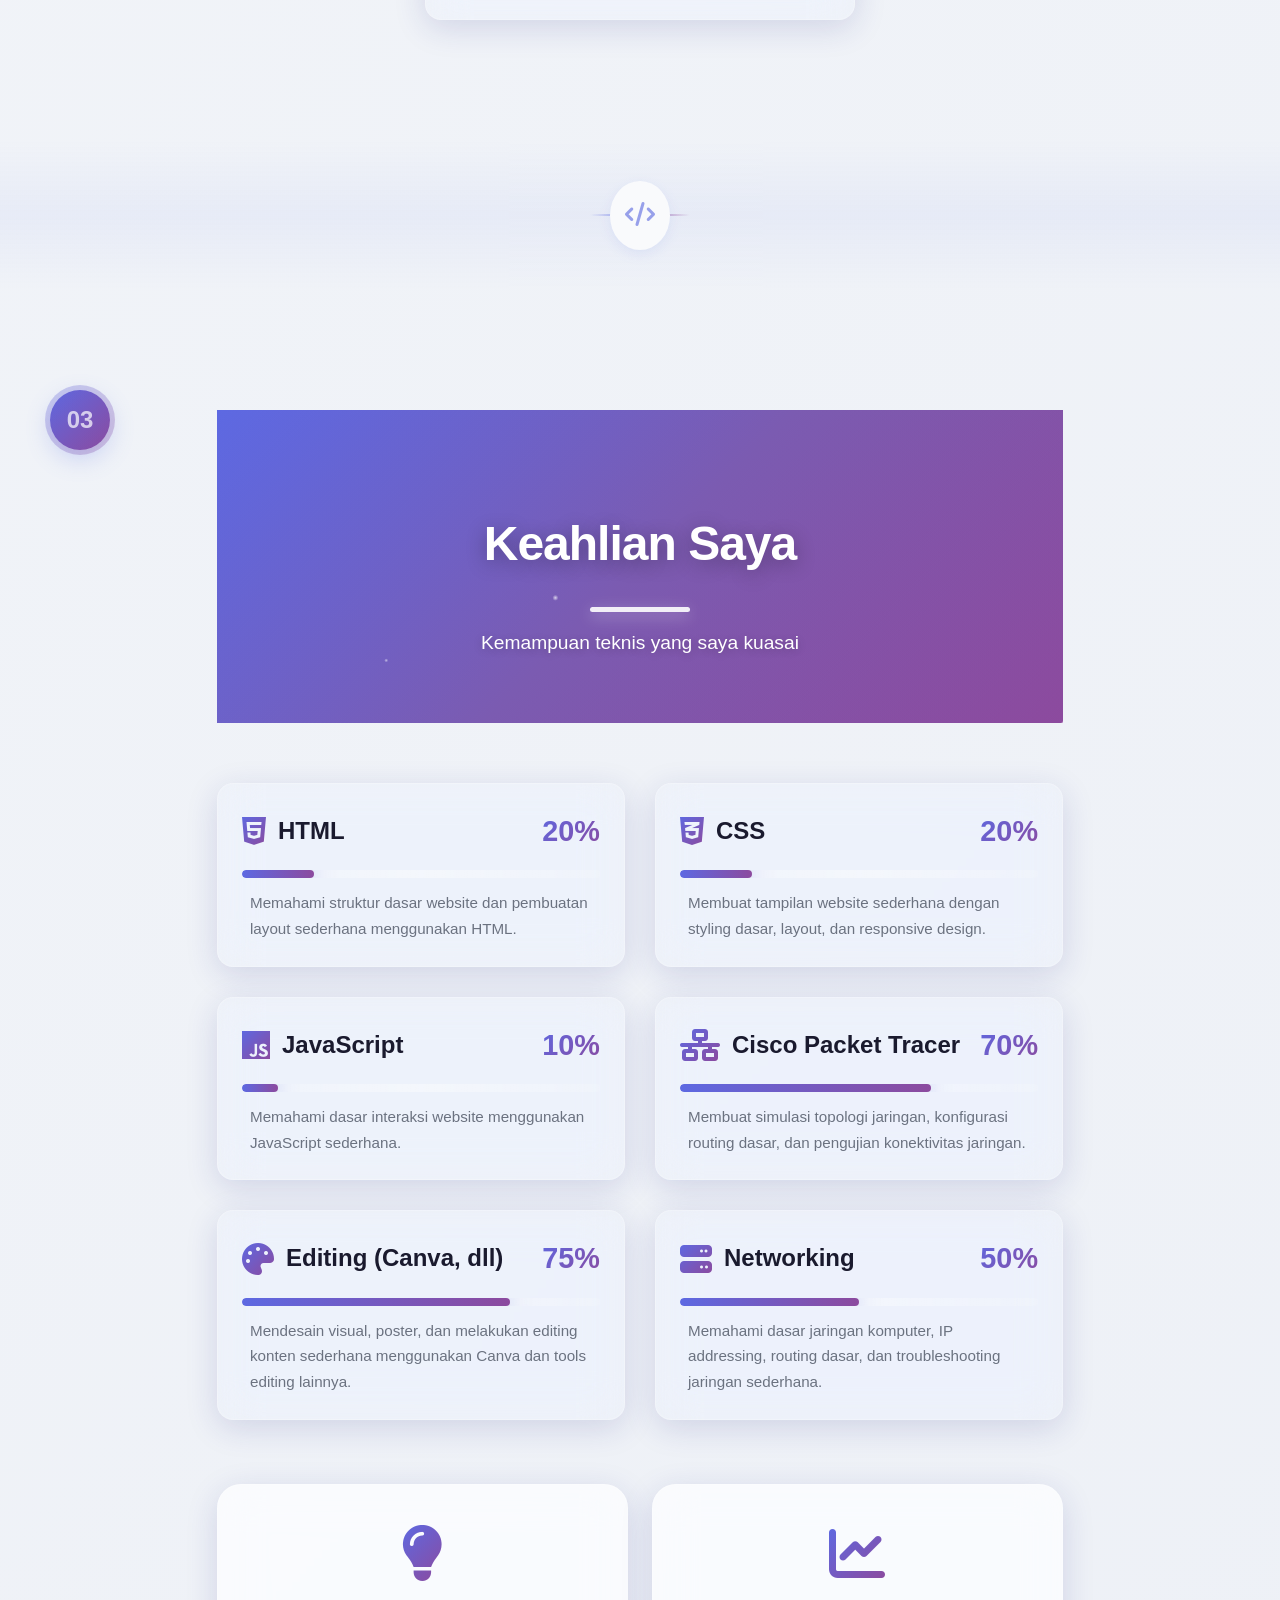
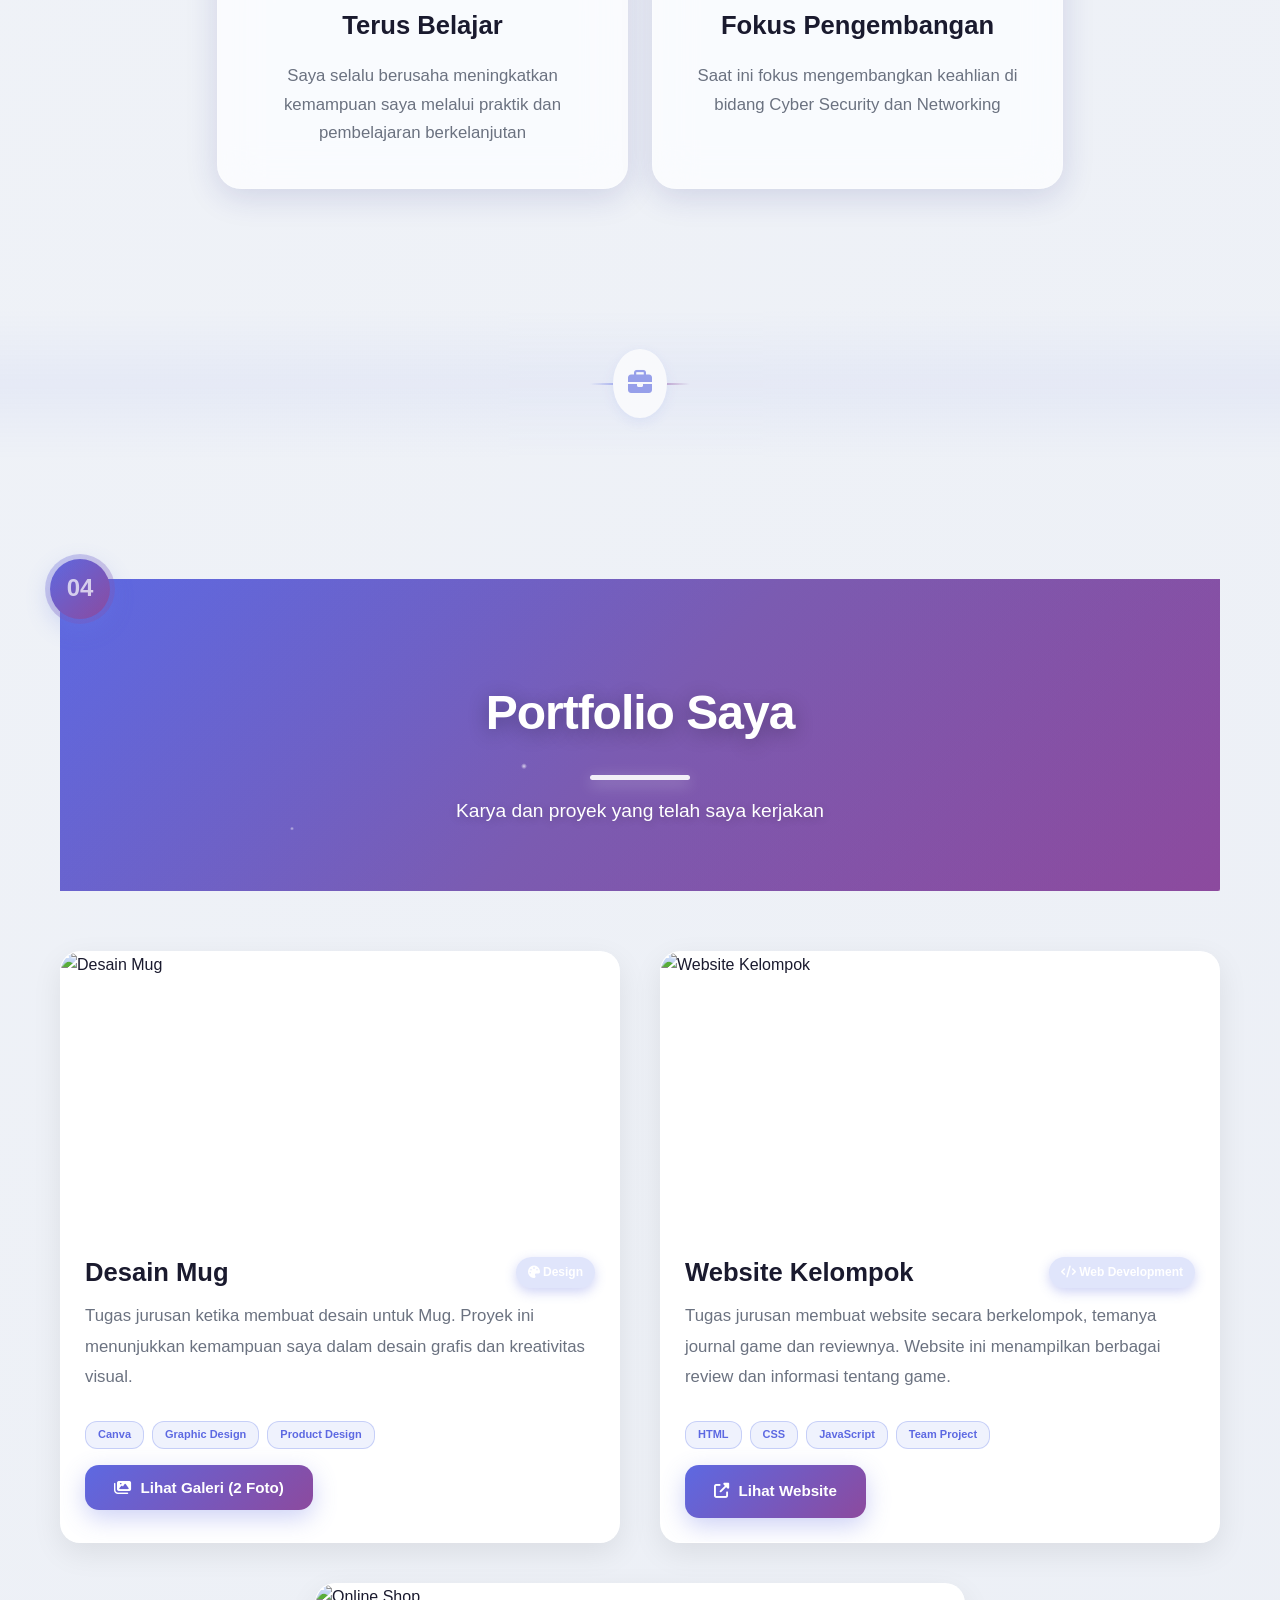
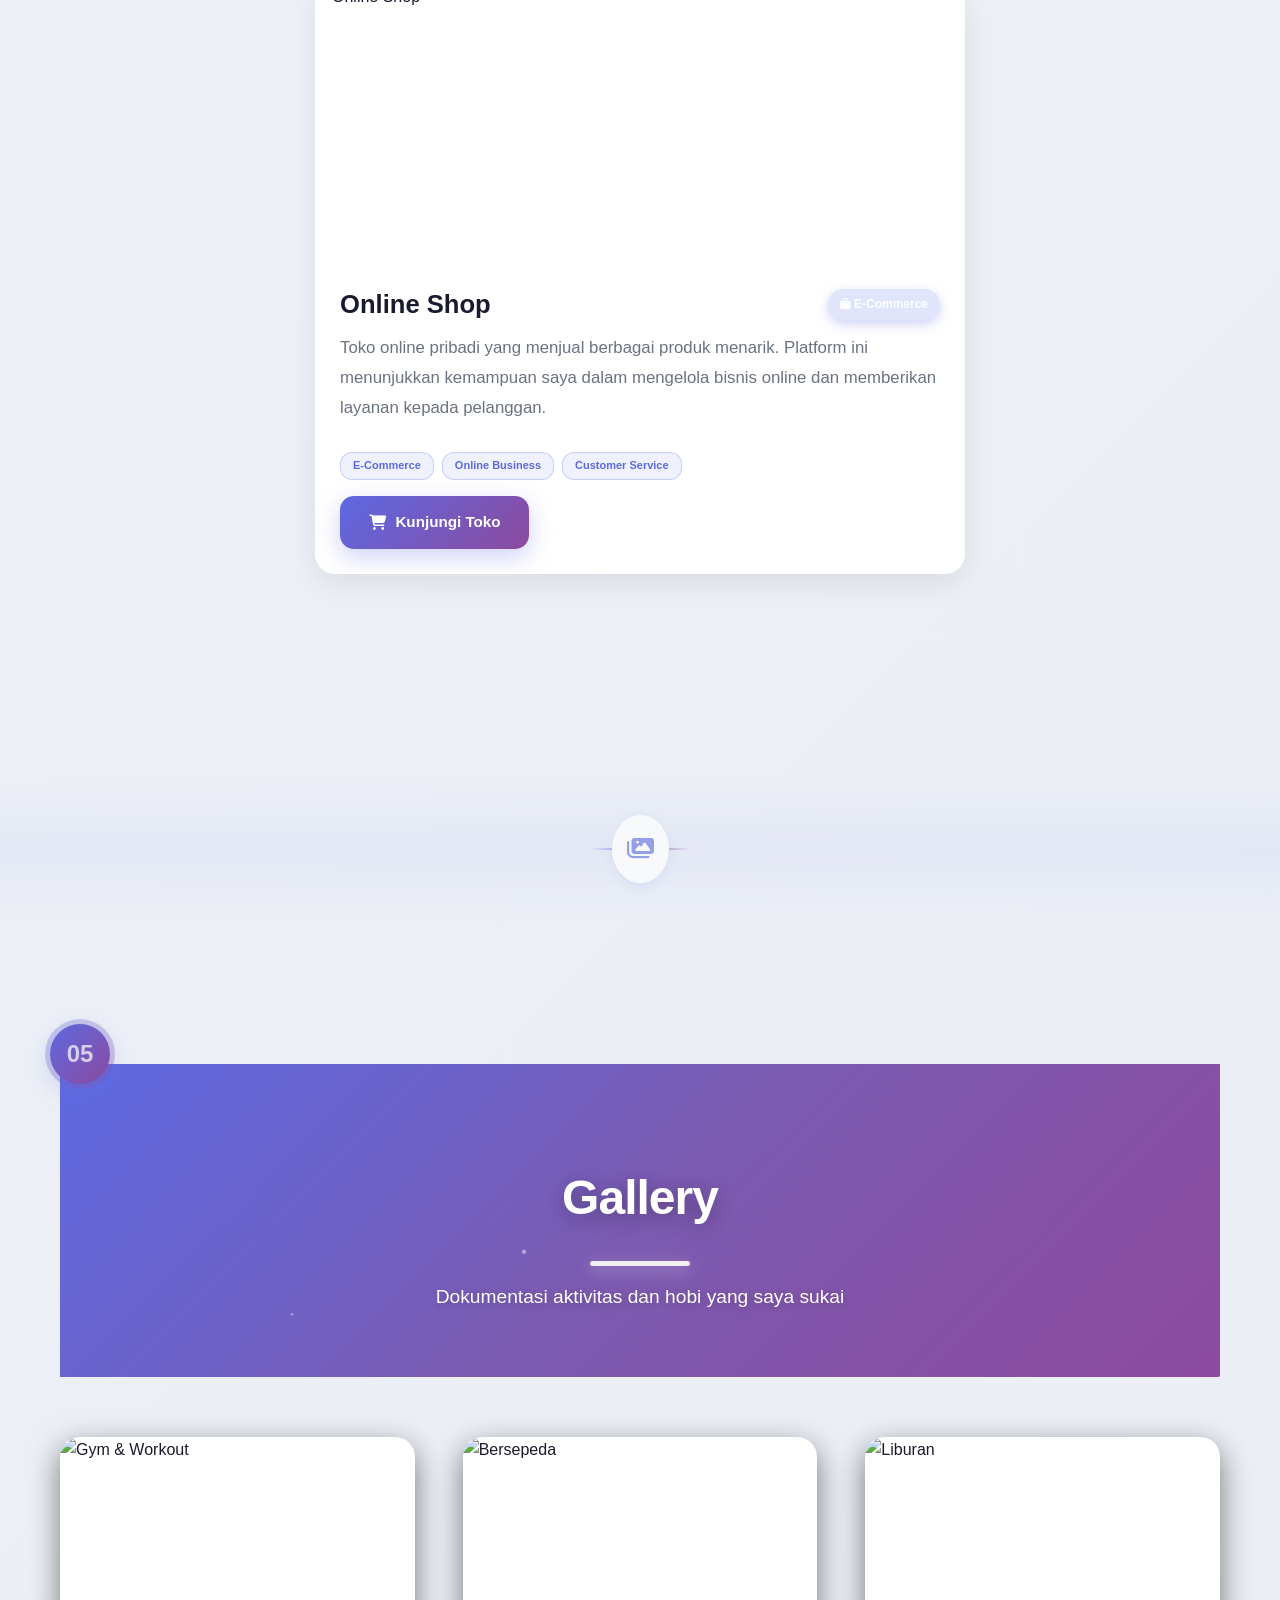
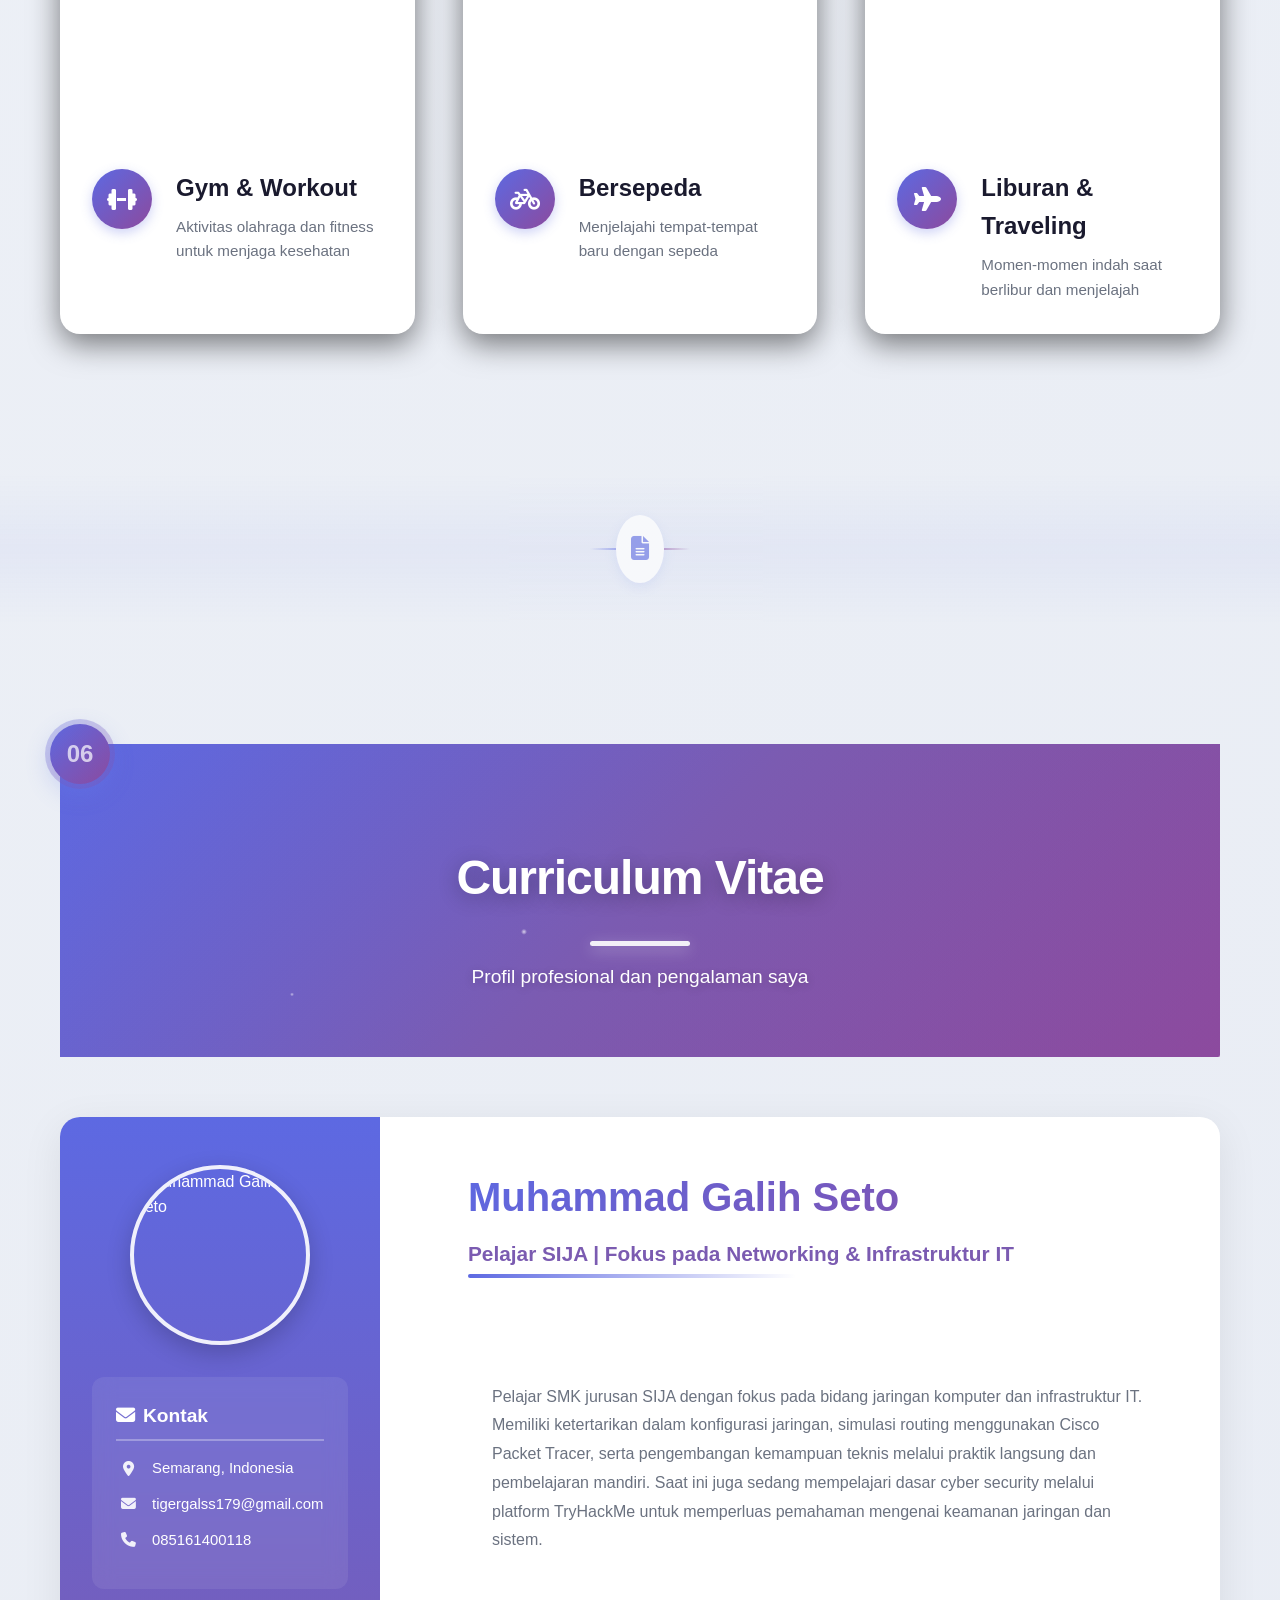
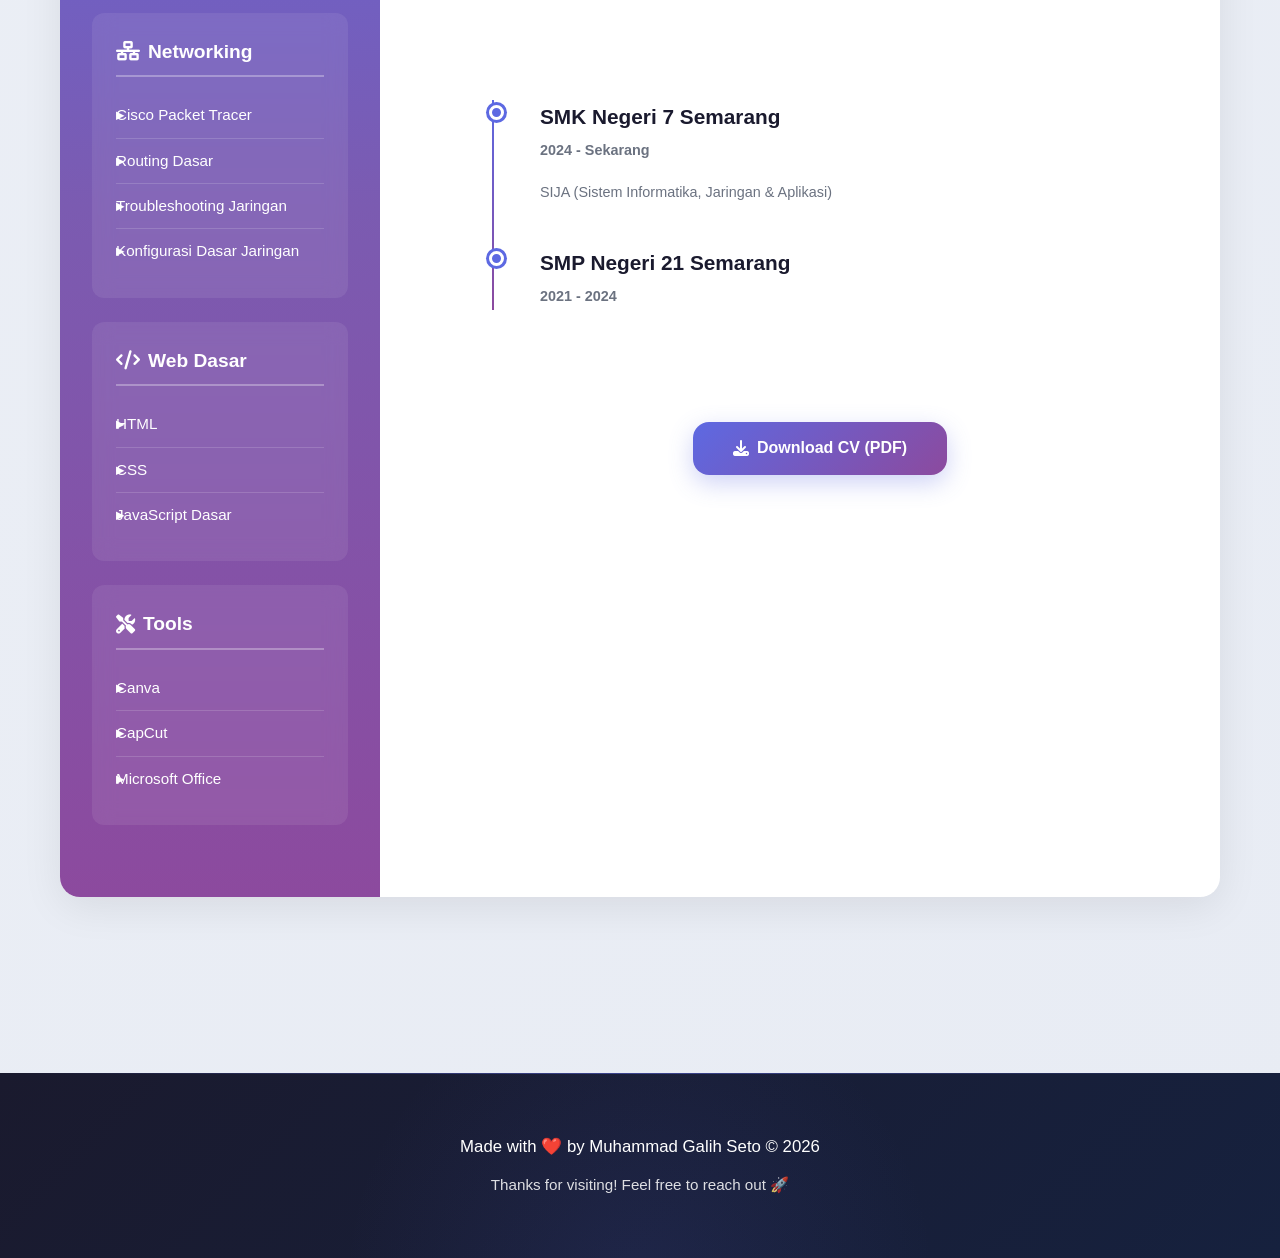
==== commit 0999d196: "Blum fiks" ====
--- a/index.html
+++ b/index.html
@@ -13,18 +13,223 @@
     <!-- Async load Font Awesome for non-blocking render -->
     <link rel="stylesheet" href="https://cdnjs.cloudflare.com/ajax/libs/font-awesome/6.4.0/css/all.min.css" media="print" onload="this.media='all'">
     <noscript><link rel="stylesheet" href="https://cdnjs.cloudflare.com/ajax/libs/font-awesome/6.4.0/css/all.min.css"></noscript>
+    
+    <style>
+        /* Smooth scroll behavior */
+        html {
+            scroll-behavior: smooth;
+        }
+        
+        /* Full-height sections */
+        .full-section {
+            min-height: 100vh;
+            position: relative;
+            display: flex;
+            flex-direction: column;
+            justify-content: center;
+            padding: 100px 0;
+        }
+        
+        /* Better section spacing for visual flow */
+        #home {
+            padding: 80px 0;
+        }
+        
+        #about, #skills, #portfolio {
+            padding: 120px 0;
+        }
+        
+        #gallery {
+            padding: 140px 0;
+        }
+        
+        #cv {
+            padding: 120px 0 80px;
+        }
+        
+        /* Section separators */
+        .section-separator {
+            height: 150px;
+            background: linear-gradient(to bottom, transparent 0%, rgba(102, 126, 234, 0.1) 50%, transparent 100%);
+            position: relative;
+            display: flex;
+            align-items: center;
+            justify-content: center;
+        }
+        
+        .section-separator::before {
+            content: '';
+            position: absolute;
+            top: 50%;
+            left: 50%;
+            transform: translate(-50%, -50%);
+            width: 100px;
+            height: 2px;
+            background: linear-gradient(90deg, transparent, var(--gradient-start), var(--gradient-end), transparent);
+        }
+        
+        .section-separator .separator-icon {
+            background: var(--bg-color, #fff);
+            padding: 15px;
+            border-radius: 50%;
+            z-index: 1;
+            font-size: 24px;
+            color: var(--gradient-start);
+            box-shadow: 0 4px 12px rgba(102, 126, 234, 0.2);
+        }
+        
+        /* Section indicators */
+        .section-indicators {
+            position: fixed;
+            right: 30px;
+            top: 50%;
+            transform: translateY(-50%);
+            z-index: 100;
+            display: flex;
+            flex-direction: column;
+            gap: 15px;
+        }
+        
+        .section-indicator {
+            width: 12px;
+            height: 12px;
+            border-radius: 50%;
+            background: rgba(102, 126, 234, 0.3);
+            cursor: pointer;
+            transition: all 0.3s ease;
+            position: relative;
+        }
+        
+        .section-indicator:hover,
+        .section-indicator.active {
+            background: var(--gradient-start);
+            transform: scale(1.3);
+        }
+        
+        .section-indicator::after {
+            content: attr(data-section);
+            position: absolute;
+            right: 25px;
+            top: 50%;
+            transform: translateY(-50%);
+            background: rgba(0,0,0,0.8);
+            color: white;
+            padding: 5px 12px;
+            border-radius: 20px;
+            font-size: 12px;
+            white-space: nowrap;
+            opacity: 0;
+            pointer-events: none;
+            transition: opacity 0.3s ease;
+        }
+        
+        .section-indicator:hover::after {
+            opacity: 1;
+        }
+        
+        /* Section number badges */
+        .section-number {
+            position: absolute;
+            top: 100px;
+            left: 50px;
+            width: 60px;
+            height: 60px;
+            border-radius: 50%;
+            background: linear-gradient(135deg, var(--gradient-start), var(--gradient-end));
+            display: flex;
+            align-items: center;
+            justify-content: center;
+            font-size: 24px;
+            font-weight: bold;
+            color: white;
+            box-shadow: 0 8px 24px rgba(102, 126, 234, 0.3);
+            z-index: 10;
+            transition: all 0.4s cubic-bezier(0.175, 0.885, 0.32, 1.275);
+        }
+        
+        .section-number::before {
+            content: '';
+            position: absolute;
+            inset: -5px;
+            border-radius: 50%;
+            background: linear-gradient(135deg, var(--gradient-start), var(--gradient-end));
+            opacity: 0.3;
+            animation: sectionPulse 3s ease-in-out infinite;
+        }
+        
+        @keyframes sectionPulse {
+            0%, 100% {
+                transform: scale(1);
+                opacity: 0.3;
+            }
+            50% {
+                transform: scale(1.2);
+                opacity: 0;
+            }
+        }
+        
+        .full-section:hover .section-number {
+            transform: scale(1.15) rotate(10deg);
+            box-shadow: 0 12px 32px rgba(102, 126, 234, 0.5);
+        }
+        
+        /* Dark mode adjustments */
+        body.dark-mode .section-separator {
+            background: linear-gradient(to bottom, transparent 0%, rgba(102, 126, 234, 0.15) 50%, transparent 100%);
+        }
+        
+        body.dark-mode .separator-icon {
+            background: var(--bg-dark, #1a1a2e);
+        }
+        
+        /* Responsive */
+        @media (max-width: 768px) {
+            .section-indicators {
+                right: 15px;
+                gap: 10px;
+            }
+            
+            .section-indicator {
+                width: 10px;
+                height: 10px;
+            }
+            
+            .section-number {
+                width: 50px;
+                height: 50px;
+                font-size: 20px;
+                left: 20px;
+                top: 80px;
+            }
+            
+            .section-separator {
+                height: 100px;
+            }
+        }
+    </style>
 </head>
 <body>
+    <!-- Section Indicators -->
+    <div class="section-indicators">
+        <div class="section-indicator active" data-section="Home" onclick="scrollToSection('home')"></div>
+        <div class="section-indicator" data-section="About" onclick="scrollToSection('about')"></div>
+        <div class="section-indicator" data-section="Skills" onclick="scrollToSection('skills')"></div>
+        <div class="section-indicator" data-section="Portfolio" onclick="scrollToSection('portfolio')"></div>
+        <div class="section-indicator" data-section="Gallery" onclick="scrollToSection('gallery')"></div>
+        <div class="section-indicator" data-section="CV" onclick="scrollToSection('cv')"></div>
+    </div>
+
     <!-- Navigation -->
     <nav class="navbar">
         <div class="nav-container">
             <div class="logo" data-i18n="nav.logo">Galih</div>
             <ul class="nav-menu">
-                <li><a href="index.html" class="active" data-i18n="nav.home">Home</a></li>
-                <li><a href="about.html" data-i18n="nav.about">About Me</a></li>
-                <li><a href="skills.html" data-i18n="nav.skills">Skills</a></li>
-                <li><a href="portfolio.html" data-i18n="nav.portfolio">Portfolio</a></li>
-                <li><a href="cv.html" data-i18n="nav.cv">CV</a></li>
+                <li><a href="#home" class="active" data-i18n="nav.home">Home</a></li>
+                <li><a href="#about" data-i18n="nav.about">About Me</a></li>
+                <li><a href="#skills" data-i18n="nav.skills">Skills</a></li>
+                <li><a href="#portfolio" data-i18n="nav.portfolio">Portfolio</a></li>
+                <li><a href="#gallery" data-i18n="nav.gallery">Gallery</a></li>
+                <li><a href="#cv" data-i18n="nav.cv">CV</a></li>
             </ul>
             
             <!-- Theme & Language Controls -->
@@ -55,8 +260,9 @@
         </div>
     </nav>
 
-    <!-- Hero Section -->
-    <section class="hero">
+    <!-- SECTION 1: HOME / HERO -->
+    <section id="home" class="hero full-section">
+        <div class="section-number">01</div>
         <div class="hero-content">
             <div class="hero-text">
                 <h1 class="fade-in" data-i18n="home.hero.name">Muhammad Galih Seto</h1>
@@ -65,8 +271,8 @@
                     Berfokus mengembangkan kemampuan di bidang network engineering sebagai persiapan menghadapi dunia kerja di industri IT.
                 </p>
                 <div class="hero-buttons fade-in-delay-3">
-                    <a href="portfolio.html" class="btn btn-primary" data-i18n="home.hero.btn_portfolio">Lihat Portfolio</a>
-                    <a href="cv.html" class="btn btn-secondary" data-i18n="home.hero.btn_cv">Download CV</a>
+                    <a href="#portfolio" class="btn btn-primary" data-i18n="home.hero.btn_portfolio">Lihat Portfolio</a>
+                    <a href="#cv" class="btn btn-secondary" data-i18n="home.hero.btn_cv">Lihat CV</a>
                 </div>
             </div>
             <div class="hero-image fade-in-delay-2">
@@ -75,11 +281,9 @@
                 </div>
             </div>
         </div>
-    </section>
-
-    <!-- Quick Info Section -->
-    <section class="quick-info">
-        <div class="container">
+        
+        <!-- Quick Info Cards -->
+        <div class="container" style="margin-top: 60px;">
             <div class="info-grid">
                 <div class="info-card clickable-card" onclick="openInfoModal('education')">
                     <div class="icon-wrapper">
@@ -118,11 +322,636 @@
         </div>
     </section>
 
+    <!-- SEPARATOR -->
+    <div class="section-separator">
+        <div class="separator-icon">
+            <i class="fas fa-user"></i>
+        </div>
+    </div>
+
+    <!-- SECTION 2: ABOUT ME -->
+    <section id="about" class="about-content full-section">
+        <div class="section-number">02</div>
+        <div class="container">
+            <div class="page-header" style="text-align: center; margin-bottom: 60px;">
+                <h1 class="fade-in" data-i18n="about.header.title">Tentang Saya</h1>
+                <p class="fade-in-delay" data-i18n="about.header.subtitle">Mengenal lebih dekat Muhammad Galih Seto</p>
+            </div>
+            
+            <div class="about-grid">
+                <!-- Riwayat Keluarga -->
+                <div class="about-card fade-in">
+                    <div class="card-icon">
+                        <i class="fas fa-users"></i>
+                    </div>
+                    <h2 data-i18n="about.family.title">Riwayat Keluarga</h2>
+                    <p data-i18n="about.family.child">Anak ke 2 dari 3 bersaudara</p>
+                    <ul class="info-list">
+                        <li><strong data-i18n="about.family.father">Ayah:</strong> <span data-i18n="about.family.father_job">Swasta (sekarang Driver Ojol)</span></li>
+                        <li><strong data-i18n="about.family.mother">Ibu:</strong> <span data-i18n="about.family.mother_job">Perawat di RS St. Elisabeth Semarang</span></li>
+                    </ul>
+                </div>
+
+                <!-- Riwayat Pendidikan -->
+                <div class="about-card fade-in-delay">
+                    <div class="card-icon">
+                        <i class="fas fa-graduation-cap"></i>
+                    </div>
+                    <h2 data-i18n="about.education.title">Riwayat Pendidikan</h2>
+                    <div class="timeline">
+                        <div class="timeline-item">
+                            <div class="timeline-dot"></div>
+                            <div class="timeline-content">
+                                <h4 data-i18n="about.education.paud">PAUD Hidayattullah Tuksongo</h4>
+                            </div>
+                        </div>
+                        <div class="timeline-item">
+                            <div class="timeline-dot"></div>
+                            <div class="timeline-content">
+                                <h4 data-i18n="about.education.sd">SD N 3 Tuksongo</h4>
+                            </div>
+                        </div>
+                        <div class="timeline-item">
+                            <div class="timeline-dot"></div>
+                            <div class="timeline-content">
+                                <h4 data-i18n="about.education.smp">SMP N 21 Semarang</h4>
+                            </div>
+                        </div>
+                        <div class="timeline-item">
+                            <div class="timeline-dot"></div>
+                            <div class="timeline-content">
+                                <h4 data-i18n="about.education.smk">SMK N 7 Semarang</h4>
+                                <p data-i18n="about.education.smk_major">Jurusan SIJA (Sekarang)</p>
+                            </div>
+                        </div>
+                    </div>
+                </div>
+
+                <!-- Hobi -->
+                <div class="about-card fade-in">
+                    <div class="card-icon">
+                        <i class="fas fa-heart"></i>
+                    </div>
+                    <h2 data-i18n="about.hobby.title">Hobi</h2>
+                    <div class="hobby-grid">
+                        <div class="hobby-item">
+                            <i class="fas fa-futbol"></i>
+                            <span data-i18n="about.hobby.football">Bermain Bola</span>
+                        </div>
+                        <div class="hobby-item">
+                            <i class="fas fa-dumbbell"></i>
+                            <span data-i18n="about.hobby.workout">Workout</span>
+                        </div>
+                        <div class="hobby-item">
+                            <i class="fas fa-music"></i>
+                            <span data-i18n="about.hobby.music">Mendengar Musik</span>
+                        </div>
+                        <div class="hobby-item">
+                            <i class="fas fa-bicycle"></i>
+                            <span data-i18n="about.hobby.cycling">Bersepeda</span>
+                        </div>
+                        <div class="hobby-item">
+                            <i class="fas fa-gamepad"></i>
+                            <span data-i18n="about.hobby.gaming">Bermain Game</span>
+                        </div>
+                    </div>
+                </div>
+
+                <!-- Minat -->
+                <div class="about-card fade-in-delay">
+                    <div class="card-icon">
+                        <i class="fas fa-star"></i>
+                    </div>
+                    <h2 data-i18n="about.interest.title">Minat</h2>
+                    <ul class="interest-list">
+                        <li><i class="fas fa-check"></i> <span data-i18n="about.interest.cyber">Menguasai keamanan cyber networking</span></li>
+                        <li><i class="fas fa-check"></i> <span data-i18n="about.interest.network">Mengatur/konfigurasi networking</span></li>
+                        <li><i class="fas fa-check"></i> <span data-i18n="about.interest.coding">Paham beberapa bahasa coding (Python)</span></li>
+                    </ul>
+                </div>
+
+                <!-- Cita-cita -->
+                <div class="about-card fade-in">
+                    <div class="card-icon">
+                        <i class="fas fa-rocket"></i>
+                    </div>
+                    <h2 data-i18n="about.dream.title">Cita-cita</h2>
+                    <ul class="dream-list">
+                        <li><i class="fas fa-plane"></i> <span data-i18n="about.dream.work">Bekerja dan Tinggal di luar negeri</span></li>
+                        <li><i class="fas fa-globe-americas"></i> <span data-i18n="about.dream.travel">Traveling ke berbagai belahan dunia</span></li>
+                    </ul>
+                </div>
+
+                <!-- Kelebihan Diri -->
+                <div class="about-card fade-in-delay full-width">
+                    <div class="card-icon">
+                        <i class="fas fa-trophy"></i>
+                    </div>
+                    <h2 data-i18n="about.strength.title">Kelebihan Diri</h2>
+                    <div class="skills-section">
+                        <div class="skill-category">
+                            <h3><i class="fas fa-comments"></i> <span data-i18n="about.strength.soft_title">Soft Skills</span></h3>
+                            <ul>
+                                <li data-i18n="about.strength.soft1">Mampu beradaptasi dengan cepat</li>
+                                <li data-i18n="about.strength.soft2">Disiplin</li>
+                                <li data-i18n="about.strength.soft3">Konsistensi yang tinggi</li>
+                                <li data-i18n="about.strength.soft4">Tidak mudah tertekan</li>
+                                <li data-i18n="about.strength.soft5">Santai saat menghadapi masalah</li>
+                            </ul>
+                        </div>
+                        <div class="skill-category">
+                            <h3><i class="fas fa-tools"></i> <span data-i18n="about.strength.hard_title">Hard Skills</span></h3>
+                            <ul>
+                                <li data-i18n="about.strength.hard1">Dasar-dasar networking</li>
+                                <li data-i18n="about.strength.hard2">Problem solving teknis</li>
+                                <li data-i18n="about.strength.hard3">Sedikit paham sistem komputer</li>
+                            </ul>
+                        </div>
+                    </div>
+                </div>
+            </div>
+        </div>
+    </section>
+
+    <!-- SEPARATOR -->
+    <div class="section-separator">
+        <div class="separator-icon">
+            <i class="fas fa-code"></i>
+        </div>
+    </div>
+
+    <!-- SECTION 3: SKILLS -->
+    <section id="skills" class="skills-content full-section">
+        <div class="section-number">03</div>
+        <div class="container">
+            <div class="page-header" style="text-align: center; margin-bottom: 60px;">
+                <h1 class="fade-in" data-i18n="skills.header.title">Keahlian Saya</h1>
+                <p class="fade-in-delay" data-i18n="skills.header.subtitle">Kemampuan teknis yang saya kuasai</p>
+            </div>
+            
+            <div class="skills-grid">
+                <!-- HTML -->
+                <div class="skill-item fade-in">
+                    <div class="skill-header">
+                        <div class="skill-info">
+                            <i class="fab fa-html5"></i>
+                            <h3>HTML</h3>
+                        </div>
+                        <span class="skill-percentage">20%</span>
+                    </div>
+                    <div class="skill-bar">
+                        <div class="skill-progress" data-progress="20" style="width: 20%"></div>
+                    </div>
+                    <p class="skill-description" data-i18n="skills.technical.html_desc">
+                        Memahami struktur dasar website dan pembuatan layout sederhana menggunakan HTML.
+                    </p>
+                </div>
+
+                <!-- CSS -->
+                <div class="skill-item fade-in">
+                    <div class="skill-header">
+                        <div class="skill-info">
+                            <i class="fab fa-css3-alt"></i>
+                            <h3>CSS</h3>
+                        </div>
+                        <span class="skill-percentage">20%</span>
+                    </div>
+                    <div class="skill-bar">
+                        <div class="skill-progress" data-progress="20" style="width: 20%"></div>
+                    </div>
+                    <p class="skill-description" data-i18n="skills.technical.css_desc">
+                        Membuat tampilan website sederhana dengan styling dasar, layout, dan responsive design.
+                    </p>
+                </div>
+
+                <!-- JavaScript -->
+                <div class="skill-item fade-in">
+                    <div class="skill-header">
+                        <div class="skill-info">
+                            <i class="fab fa-js"></i>
+                            <h3>JavaScript</h3>
+                        </div>
+                        <span class="skill-percentage">10%</span>
+                    </div>
+                    <div class="skill-bar">
+                        <div class="skill-progress" data-progress="10" style="width: 10%"></div>
+                    </div>
+                    <p class="skill-description" data-i18n="skills.technical.js_desc">
+                        Memahami dasar interaksi website menggunakan JavaScript sederhana.
+                    </p>
+                </div>
+
+                <!-- Cisco Packet Tracer -->
+                <div class="skill-item fade-in">
+                    <div class="skill-header">
+                        <div class="skill-info">
+                            <i class="fas fa-network-wired"></i>
+                            <h3 data-i18n="skills.technical.cisco">Cisco Packet Tracer</h3>
+                        </div>
+                        <span class="skill-percentage">70%</span>
+                    </div>
+                    <div class="skill-bar">
+                        <div class="skill-progress" data-progress="70" style="width: 70%"></div>
+                    </div>
+                    <p class="skill-description" data-i18n="skills.technical.cisco_desc">
+                        Membuat simulasi topologi jaringan, konfigurasi routing dasar, dan pengujian konektivitas jaringan.
+                    </p>
+                </div>
+
+                <!-- Editing -->
+                <div class="skill-item fade-in">
+                    <div class="skill-header">
+                        <div class="skill-info">
+                            <i class="fas fa-palette"></i>
+                            <h3 data-i18n="skills.technical.editing">Editing (Canva, dll)</h3>
+                        </div>
+                        <span class="skill-percentage">75%</span>
+                    </div>
+                    <div class="skill-bar">
+                        <div class="skill-progress" data-progress="75" style="width: 75%"></div>
+                    </div>
+                    <p class="skill-description" data-i18n="skills.technical.editing_desc">
+                        Mendesain visual, poster, dan melakukan editing konten sederhana menggunakan Canva dan tools editing lainnya.
+                    </p>
+                </div>
+
+                <!-- Networking -->
+                <div class="skill-item fade-in">
+                    <div class="skill-header">
+                        <div class="skill-info">
+                            <i class="fas fa-server"></i>
+                            <h3 data-i18n="skills.technical.networking">Networking</h3>
+                        </div>
+                        <span class="skill-percentage">50%</span>
+                    </div>
+                    <div class="skill-bar">
+                        <div class="skill-progress" data-progress="50" style="width: 50%"></div>
+                    </div>
+                    <p class="skill-description" data-i18n="skills.technical.networking_desc">
+                        Memahami dasar jaringan komputer, IP addressing, routing dasar, dan troubleshooting jaringan sederhana.
+                    </p>
+                </div>
+            </div>
+
+            <!-- Additional Info -->
+            <div class="skills-info fade-in-delay-2" style="margin-top: 60px;">
+                <div class="info-box">
+                    <i class="fas fa-lightbulb"></i>
+                    <h3 data-i18n="skills.info.learning_title">Terus Belajar</h3>
+                    <p data-i18n="skills.info.learning_desc">Saya selalu berusaha meningkatkan kemampuan saya melalui praktik dan pembelajaran berkelanjutan</p>
+                </div>
+                <div class="info-box">
+                    <i class="fas fa-chart-line"></i>
+                    <h3 data-i18n="skills.info.focus_title">Fokus Pengembangan</h3>
+                    <p data-i18n="skills.info.focus_desc">Saat ini fokus mengembangkan keahlian di bidang Cyber Security dan Networking</p>
+                </div>
+            </div>
+        </div>
+    </section>
+
+    <!-- SEPARATOR -->
+    <div class="section-separator">
+        <div class="separator-icon">
+            <i class="fas fa-briefcase"></i>
+        </div>
+    </div>
+
+    <!-- SECTION 4: PORTFOLIO -->
+    <section id="portfolio" class="portfolio-content full-section">
+        <div class="section-number">04</div>
+        <div class="container">
+            <div class="page-header" style="text-align: center; margin-bottom: 60px;">
+                <h1 class="fade-in" data-i18n="portfolio.header.title">Portfolio Saya</h1>
+                <p class="fade-in-delay" data-i18n="portfolio.header.subtitle">Karya dan proyek yang telah saya kerjakan</p>
+            </div>
+            
+            <div class="portfolio-grid">
+                <!-- Project 1: Desain Mug -->
+                <div class="portfolio-card fade-in">
+                    <div class="portfolio-image" onclick="openMugGallery()">
+                        <img src="https://i.imgur.com/4sf6u59.jpeg" alt="Desain Mug">
+                        <div class="portfolio-overlay">
+                            <div class="overlay-content">
+                                <h3 data-i18n="portfolio.project.mug.title">Desain Mug</h3>
+                                <p data-i18n="portfolio.project.mug.cta">Klik untuk Lihat Galeri</p>
+                            </div>
+                        </div>
+                    </div>
+                    <div class="portfolio-info">
+                        <div class="portfolio-header">
+                            <h3 data-i18n="portfolio.project.mug.title">Desain Mug</h3>
+                            <span class="portfolio-category">
+                                <i class="fas fa-palette"></i> <span data-i18n="portfolio.category.design">Design</span>
+                            </span>
+                        </div>
+                        <p class="portfolio-description" data-i18n="portfolio.project.mug.desc">
+                            Tugas jurusan ketika membuat desain untuk Mug. Proyek ini menunjukkan 
+                            kemampuan saya dalam desain grafis dan kreativitas visual.
+                        </p>
+                        <div class="portfolio-tags">
+                            <span class="tag">Canva</span>
+                            <span class="tag" data-i18n="portfolio.tag.graphic_design">Graphic Design</span>
+                            <span class="tag" data-i18n="portfolio.tag.product_design">Product Design</span>
+                        </div>
+                        <div class="portfolio-actions">
+                            <button class="btn-small btn-primary" onclick="openMugGallery()">
+                                <i class="fas fa-images"></i> <span data-i18n="portfolio.project.mug.button">Lihat Galeri (2 Foto)</span>
+                            </button>
+                        </div>
+                    </div>
+                </div>
+
+                <!-- Project 2: Website Kelompok -->
+                <div class="portfolio-card fade-in-delay">
+                    <div class="portfolio-image">
+                        <img src="https://i.imgur.com/qokoNVG.png" alt="Website Kelompok">
+                        <div class="portfolio-overlay">
+                            <div class="overlay-content">
+                                <h3 data-i18n="portfolio.project.website.title">Website Kelompok</h3>
+                                <p data-i18n="portfolio.project.website.cta">Lihat Detail</p>
+                            </div>
+                        </div>
+                    </div>
+                    <div class="portfolio-info">
+                        <div class="portfolio-header">
+                            <h3 data-i18n="portfolio.project.website.title">Website Kelompok</h3>
+                            <span class="portfolio-category">
+                                <i class="fas fa-code"></i> <span data-i18n="portfolio.category.web_dev">Web Development</span>
+                            </span>
+                        </div>
+                        <p class="portfolio-description" data-i18n="portfolio.project.website.desc">
+                            Tugas jurusan membuat website secara berkelompok, temanya journal game 
+                            dan reviewnya. Website ini menampilkan berbagai review dan informasi 
+                            tentang game.
+                        </p>
+                        <div class="portfolio-tags">
+                            <span class="tag">HTML</span>
+                            <span class="tag">CSS</span>
+                            <span class="tag">JavaScript</span>
+                            <span class="tag" data-i18n="portfolio.tag.team_project">Team Project</span>
+                        </div>
+                        <div class="portfolio-actions">
+                            <a href="https://game-journal-review.page.gd/" target="_blank" class="btn-small btn-primary">
+                                <i class="fas fa-external-link-alt"></i> <span data-i18n="portfolio.project.website.button">Lihat Website</span>
+                            </a>
+                        </div>
+                    </div>
+                </div>
+
+                <!-- Project 3: Online Shop -->
+                <div class="portfolio-card fade-in-delay-2">
+                    <div class="portfolio-image">
+                        <img src="https://i.imgur.com/QeVoAg3.png" alt="Online Shop">
+                        <div class="portfolio-overlay">
+                            <div class="overlay-content">
+                                <h3 data-i18n="portfolio.project.shop.title">Online Shop</h3>
+                                <p data-i18n="portfolio.project.shop.cta">Kunjungi Toko</p>
+                            </div>
+                        </div>
+                    </div>
+                    <div class="portfolio-info">
+                        <div class="portfolio-header">
+                            <h3 data-i18n="portfolio.project.shop.title">Online Shop</h3>
+                            <span class="portfolio-category">
+                                <i class="fas fa-shopping-bag"></i> <span data-i18n="portfolio.category.ecommerce">E-Commerce</span>
+                            </span>
+                        </div>
+                        <p class="portfolio-description" data-i18n="portfolio.project.shop.desc">
+                            Toko online pribadi yang menjual berbagai produk menarik. Platform ini 
+                            menunjukkan kemampuan saya dalam mengelola bisnis online dan memberikan 
+                            layanan kepada pelanggan.
+                        </p>
+                        <div class="portfolio-tags">
+                            <span class="tag" data-i18n="portfolio.tag.ecommerce">E-Commerce</span>
+                            <span class="tag" data-i18n="portfolio.tag.online_business">Online Business</span>
+                            <span class="tag" data-i18n="portfolio.tag.customer_service">Customer Service</span>
+                        </div>
+                        <div class="portfolio-actions">
+                            <a href="https://s.id/draculis" target="_blank" class="btn-small btn-primary">
+                                <i class="fas fa-shopping-cart"></i> <span data-i18n="portfolio.project.shop.button">Kunjungi Toko</span>
+                            </a>
+                        </div>
+                    </div>
+                </div>
+            </div>
+        </div>
+    </section>
+
+    <!-- SEPARATOR -->
+    <div class="section-separator">
+        <div class="separator-icon">
+            <i class="fas fa-images"></i>
+        </div>
+    </div>
+
+    <!-- SECTION 5: GALLERY -->
+    <section id="gallery" class="gallery-page-content full-section">
+        <div class="section-number">05</div>
+        <div class="container">
+            <div class="page-header" style="text-align: center; margin-bottom: 60px;">
+                <h1 class="fade-in">Gallery</h1>
+                <p class="fade-in-delay">Dokumentasi aktivitas dan hobi yang saya sukai</p>
+            </div>
+            
+            <!-- Simple 3-Photo Gallery -->
+            <div class="simple-gallery">
+                <!-- Photo 1: Gym -->
+                <div class="gallery-item fade-in" onclick="openPhotoLightbox('https://via.placeholder.com/800x600/5D69E2/ffffff?text=Gym+Workout', 'Gym & Workout')">
+                    <div class="gallery-image">
+                        <img src="https://via.placeholder.com/500x400/5D69E2/ffffff?text=Gym+Workout" alt="Gym & Workout">
+                        <div class="gallery-overlay">
+                            <i class="fas fa-search-plus"></i>
+                        </div>
+                    </div>
+                    <div class="gallery-caption">
+                        <div class="caption-icon">
+                            <i class="fas fa-dumbbell"></i>
+                        </div>
+                        <div class="caption-text">
+                            <h3>Gym & Workout</h3>
+                            <p>Aktivitas olahraga dan fitness untuk menjaga kesehatan</p>
+                        </div>
+                    </div>
+                </div>
+
+                <!-- Photo 2: Cycling -->
+                <div class="gallery-item fade-in-delay" onclick="openPhotoLightbox('https://via.placeholder.com/800x600/1BFFFF/333333?text=Cycling+Adventure', 'Bersepeda')">
+                    <div class="gallery-image">
+                        <img src="https://via.placeholder.com/500x400/1BFFFF/333333?text=Cycling" alt="Bersepeda">
+                        <div class="gallery-overlay">
+                            <i class="fas fa-search-plus"></i>
+                        </div>
+                    </div>
+                    <div class="gallery-caption">
+                        <div class="caption-icon">
+                            <i class="fas fa-bicycle"></i>
+                        </div>
+                        <div class="caption-text">
+                            <h3>Bersepeda</h3>
+                            <p>Menjelajahi tempat-tempat baru dengan sepeda</p>
+                        </div>
+                    </div>
+                </div>
+
+                <!-- Photo 3: Travel -->
+                <div class="gallery-item fade-in-delay-2" onclick="openPhotoLightbox('https://via.placeholder.com/800x600/FF6B9D/ffffff?text=Travel+Moments', 'Liburan & Traveling')">
+                    <div class="gallery-image">
+                        <img src="https://via.placeholder.com/500x400/FF6B9D/ffffff?text=Traveling" alt="Liburan">
+                        <div class="gallery-overlay">
+                            <i class="fas fa-search-plus"></i>
+                        </div>
+                    </div>
+                    <div class="gallery-caption">
+                        <div class="caption-icon">
+                            <i class="fas fa-plane"></i>
+                        </div>
+                        <div class="caption-text">
+                            <h3>Liburan & Traveling</h3>
+                            <p>Momen-momen indah saat berlibur dan menjelajah</p>
+                        </div>
+                    </div>
+                </div>
+            </div>
+        </div>
+    </section>
+
+    <!-- SEPARATOR -->
+    <div class="section-separator">
+        <div class="separator-icon">
+            <i class="fas fa-file-alt"></i>
+        </div>
+    </div>
+
+    <!-- SECTION 6: CV -->
+    <section id="cv" class="cv-content full-section">
+        <div class="section-number">06</div>
+        <div class="container">
+            <div class="page-header" style="text-align: center; margin-bottom: 60px;">
+                <h1 class="fade-in" data-i18n="cv.header.title">Curriculum Vitae</h1>
+                <p class="fade-in-delay" data-i18n="cv.header.subtitle">Profil profesional dan pengalaman saya</p>
+            </div>
+            
+            <div class="cv-layout">
+                <!-- Left Column -->
+                <div class="cv-sidebar">
+                    <!-- Profile Photo -->
+                    <div class="cv-photo fade-in">
+                        <img src="https://i.imgur.com/X41BcJf.jpeg" alt="Muhammad Galih Seto">
+                    </div>
+
+                    <!-- Contact -->
+                    <div class="cv-section fade-in-delay">
+                        <h2><i class="fas fa-envelope"></i> <span data-i18n="cv.contact.title">Kontak</span></h2>
+                        <div class="contact-item">
+                            <i class="fas fa-map-marker-alt"></i>
+                            <span>Semarang, Indonesia</span>
+                        </div>
+                        <div class="contact-item">
+                            <i class="fas fa-envelope"></i>
+                            <span>tigergalss179@gmail.com</span>
+                        </div>
+                        <div class="contact-item">
+                            <i class="fas fa-phone"></i>
+                            <span>085161400118</span>
+                        </div>
+                    </div>
+
+                    <!-- Skills - Networking -->
+                    <div class="cv-section fade-in-delay">
+                        <h2><i class="fas fa-network-wired"></i> <span data-i18n="cv.skills.networking_title">Networking</span></h2>
+                        <ul class="cv-skill-list">
+                            <li data-i18n="cv.skills.networking1">Cisco Packet Tracer</li>
+                            <li data-i18n="cv.skills.networking2">Routing Dasar</li>
+                            <li data-i18n="cv.skills.networking3">Troubleshooting Jaringan</li>
+                            <li data-i18n="cv.skills.networking4">Konfigurasi Dasar Jaringan</li>
+                        </ul>
+                    </div>
+
+                    <!-- Skills - Web Dasar -->
+                    <div class="cv-section fade-in-delay">
+                        <h2><i class="fas fa-code"></i> <span data-i18n="cv.skills.web_title">Web Dasar</span></h2>
+                        <ul class="cv-skill-list">
+                            <li>HTML</li>
+                            <li>CSS</li>
+                            <li data-i18n="cv.skills.web3">JavaScript Dasar</li>
+                        </ul>
+                    </div>
+
+                    <!-- Tools -->
+                    <div class="cv-section fade-in-delay-2">
+                        <h2><i class="fas fa-tools"></i> <span data-i18n="cv.tools.title">Tools</span></h2>
+                        <ul class="cv-skill-list">
+                            <li>Canva</li>
+                            <li>CapCut</li>
+                            <li>Microsoft Office</li>
+                        </ul>
+                    </div>
+                </div>
+
+                <!-- Right Column -->
+                <div class="cv-main">
+                    <!-- Tagline -->
+                    <div class="cv-tagline fade-in">
+                        <h1 data-i18n="cv.personal.name">Muhammad Galih Seto</h1>
+                        <p class="tagline" data-i18n="cv.personal.tagline">Pelajar SIJA | Fokus pada Networking & Infrastruktur IT</p>
+                    </div>
+
+                    <!-- About -->
+                    <div class="cv-section fade-in-delay">
+                        <h2><i class="fas fa-user-circle"></i> <span data-i18n="cv.about.title">Tentang Saya</span></h2>
+                        <p data-i18n="cv.about.description">
+                            Pelajar SMK jurusan SIJA dengan fokus pada bidang jaringan komputer dan infrastruktur IT. 
+                            Memiliki ketertarikan dalam konfigurasi jaringan, simulasi routing menggunakan Cisco Packet Tracer, 
+                            serta pengembangan kemampuan teknis melalui praktik langsung dan pembelajaran mandiri.
+                        </p>
+                    </div>
+
+                    <!-- Education -->
+                    <div class="cv-section fade-in-delay">
+                        <h2><i class="fas fa-graduation-cap"></i> <span data-i18n="cv.education.title">Pendidikan</span></h2>
+                        <div class="cv-timeline">
+                            <div class="timeline-item">
+                                <div class="timeline-marker"></div>
+                                <div class="timeline-content">
+                                    <h3 data-i18n="cv.education.smk">SMK Negeri 7 Semarang</h3>
+                                    <p class="timeline-period" data-i18n="cv.education.smk_period">2024 - Sekarang</p>
+                                    <p class="timeline-desc" data-i18n="cv.education.smk_major">SIJA (Sistem Informatika, Jaringan & Aplikasi)</p>
+                                </div>
+                            </div>
+                            <div class="timeline-item">
+                                <div class="timeline-marker"></div>
+                                <div class="timeline-content">
+                                    <h3 data-i18n="cv.education.smp">SMP Negeri 21 Semarang</h3>
+                                    <p class="timeline-period" data-i18n="cv.education.smp_period">2021 - 2024</p>
+                                </div>
+                            </div>
+                        </div>
+                    </div>
+
+                    <!-- Download Button -->
+                    <div class="cv-download fade-in-delay-2">
+                        <button class="btn btn-primary" onclick="window.print()">
+                            <i class="fas fa-download"></i> <span data-i18n="cv.download">Download CV (PDF)</span>
+                        </button>
+                    </div>
+                </div>
+            </div>
+        </div>
+    </section>
+
+    <!-- Footer -->
+    <footer>
+        <div class="container">
+            <p data-i18n="footer.copyright">Made with ❤️ by Muhammad Galih Seto © 2026</p>
+            <p class="footer-subtitle" data-i18n="footer.subtitle">Thanks for visiting! Feel free to reach out 🚀</p>
+        </div>
+    </footer>
+
+    <!-- ALL MODALS (from original pages) -->
     <!-- Info Modals -->
-    <!-- Education Modal -->
     <div id="educationModal" class="info-modal">
         <div class="info-modal-content">
-            <span class="info-modal-close" onclick="closeInfoModal('education')">&times;</span>
+            <span class="info-modal-close" onclick="closeInfoModal()">&times;</span>
             <div class="modal-header">
                 <div class="modal-icon">
                     <i class="fas fa-graduation-cap"></i>
@@ -131,48 +960,26 @@
             </div>
             <div class="modal-body">
                 <div class="modal-image">
-                    <img src="https://i.imgur.com/HMBBpAB.png" alt="SMK N 7 Semarang" loading="lazy" width="850" height="320">
+                    <img src="https://i.imgur.com/HMBBpAB.png" alt="SMK N 7 Semarang" loading="lazy">
                     <div class="image-caption">
-                        <i class="fas fa-map-marker-alt"></i> Jl. Simpang Lima No.1, Mugassari, Semarang
+                        <i class="fas fa-map-marker-alt"></i> SMK N 7 Semarang
                     </div>
                 </div>
                 <div class="modal-text">
                     <h3>SMK Negeri 7 Semarang</h3>
                     <p class="modal-subtitle">Jurusan SIJA (Sistem Informatika, Jaringan & Aplikasi)</p>
                     <p class="modal-description">
-                        Focused on routing, network configuration, and building reliable infrastructure systems. 
                         Di sekolah ini, saya mempelajari dasar-dasar networking, konfigurasi perangkat jaringan, 
-                        troubleshooting, dan keamanan sistem. Pengalaman hands-on dengan Cisco Packet Tracer dan 
-                        berbagai tools networking lainnya membantu saya memahami bagaimana infrastruktur jaringan 
-                        bekerja dalam dunia nyata.
+                        troubleshooting, dan keamanan sistem.
                     </p>
-                    <div class="modal-highlights">
-                        <div class="highlight-item">
-                            <i class="fas fa-check-circle"></i>
-                            <span>Network Configuration & Routing</span>
-                        </div>
-                        <div class="highlight-item">
-                            <i class="fas fa-check-circle"></i>
-                            <span>Infrastructure Systems</span>
-                        </div>
-                        <div class="highlight-item">
-                            <i class="fas fa-check-circle"></i>
-                            <span>Cisco Packet Tracer</span>
-                        </div>
-                        <div class="highlight-item">
-                            <i class="fas fa-check-circle"></i>
-                            <span>Network Security Basics</span>
-                        </div>
-                    </div>
-                </div>
-            </div>
-        </div>
-    </div>
-
-    <!-- Focus Modal -->
+                </div>
+            </div>
+        </div>
+    </div>
+
     <div id="focusModal" class="info-modal">
         <div class="info-modal-content">
-            <span class="info-modal-close" onclick="closeInfoModal('focus')">&times;</span>
+            <span class="info-modal-close" onclick="closeInfoModal()">&times;</span>
             <div class="modal-header">
                 <div class="modal-icon">
                     <i class="fas fa-bullseye"></i>
@@ -180,96 +987,77 @@
                 <h2>Fokus Keahlian</h2>
             </div>
             <div class="modal-body">
-                <div class="modal-image">
-                    <img src="https://i.imgur.com/4OuHA28.png" alt="Cyber Security & Networking" loading="lazy" width="850" height="320">
-                    <div class="image-caption">
-                        <i class="fas fa-shield-alt"></i> Cyber Security & Networking
-                    </div>
-                </div>
                 <div class="modal-text">
                     <h3>Cyber Security & Networking</h3>
                     <p class="modal-subtitle">Keamanan Jaringan & Infrastruktur</p>
                     <p class="modal-description">
-                        Saya fokus pada bidang keamanan jaringan dan pengelolaan infrastruktur IT. 
-                        Minat saya meliputi network security, routing protocols, firewall configuration, 
-                        dan monitoring sistem jaringan. Saya terus belajar tentang best practices dalam 
-                        mengamankan jaringan dan membangun infrastruktur yang reliable dan scalable.
+                        Saya fokus pada bidang keamanan jaringan dan pengelolaan infrastruktur IT.
                     </p>
-                    <div class="modal-highlights">
-                        <div class="highlight-item">
-                            <i class="fas fa-check-circle"></i>
-                            <span>Network Security & Firewall</span>
-                        </div>
-                        <div class="highlight-item">
-                            <i class="fas fa-check-circle"></i>
-                            <span>Routing & Switching</span>
-                        </div>
-                        <div class="highlight-item">
-                            <i class="fas fa-check-circle"></i>
-                            <span>Infrastructure Management</span>
-                        </div>
-                        <div class="highlight-item">
-                            <i class="fas fa-check-circle"></i>
-                            <span>Network Monitoring & Troubleshooting</span>
-                        </div>
-                    </div>
-                </div>
-            </div>
-        </div>
-    </div>
-
-    <!-- Goals Modal -->
+                </div>
+            </div>
+        </div>
+    </div>
+
     <div id="goalsModal" class="info-modal">
         <div class="info-modal-content">
-            <span class="info-modal-close" onclick="closeInfoModal('goals')">&times;</span>
+            <span class="info-modal-close" onclick="closeInfoModal()">&times;</span>
             <div class="modal-header">
                 <div class="modal-icon">
                     <i class="fas fa-rocket"></i>
                 </div>
-                <h2>Career Goals</h2>
+                <h2>Cita-cita</h2>
             </div>
             <div class="modal-body">
-                <div class="modal-image">
-                    <img src="https://i.imgur.com/HmLW55M.png" alt="Career Goals" loading="lazy" width="850" height="320">
-                    <div class="image-caption">
-                        <i class="fas fa-map-marked-alt"></i> Europe & International
-                    </div>
-                </div>
                 <div class="modal-text">
-                    <h3>Karir Internasional di Bidang IT</h3>
-                    <p class="modal-subtitle">Network Engineer / Infrastructure Specialist</p>
+                    <h3>Bekerja di Luar Negeri & Traveling Dunia</h3>
                     <p class="modal-description">
-                        Tujuan jangka panjang saya adalah membangun karir di industri IT, khususnya dalam 
-                        infrastruktur jaringan dan operasi sistem. Saya ingin bekerja di lingkungan internasional, 
-                        terutama di Eropa, di mana saya dapat memperoleh pengalaman global dan meningkatkan 
-                        keterampilan teknis serta profesional saya.
+                        Saya bermimpi untuk bekerja di perusahaan teknologi internasional dan 
+                        menjelajahi berbagai negara di dunia.
                     </p>
-                    <p class="modal-description">
-                        Saya tertarik pada peran seperti Network Engineer atau Infrastructure Specialist, di mana 
-                        saya dapat merancang, mengelola, dan memelihara sistem jaringan yang andal. Bekerja di 
-                        luar negeri tidak hanya akan meningkatkan keahlian teknis saya, tetapi juga memperluas 
-                        pemahaman budaya dan jaringan profesional saya.
-                    </p>
-                    <div class="modal-highlights">
-                        <div class="highlight-item">
-                            <i class="fas fa-check-circle"></i>
-                            <span>Network Engineer / Infrastructure Specialist</span>
-                        </div>
-                        <div class="highlight-item">
-                            <i class="fas fa-check-circle"></i>
-                            <span>Lingkungan Kerja Internasional (Eropa)</span>
-                        </div>
-                        <div class="highlight-item">
-                            <i class="fas fa-check-circle"></i>
-                            <span>Merancang & Mengelola Sistem Jaringan</span>
-                        </div>
-                        <div class="highlight-item">
-                            <i class="fas fa-check-circle"></i>
-                            <span>Pengalaman Global & Pertumbuhan Profesional</span>
-                        </div>
-                    </div>
-                </div>
-            </div>
+                </div>
+            </div>
+        </div>
+    </div>
+
+    <!-- Mug Gallery Modal -->
+    <div id="mugGalleryModal" class="gallery-modal">
+        <span class="gallery-close" onclick="closeGallery()">&times;</span>
+        <div class="gallery-content">
+            <h2 class="gallery-title">Desain Mug - Galeri</h2>
+            <div class="gallery-grid">
+                <div class="gallery-item" onclick="openLightbox('https://i.imgur.com/4sf6u59.jpeg', 'Desain Mug - Sebelum Jadi')">
+                    <img src="https://i.imgur.com/4sf6u59.jpeg" alt="Desain Mug - Sebelum Jadi">
+                    <div class="gallery-item-overlay">
+                        <i class="fas fa-search-plus"></i>
+                        <p>Desain Sebelum Jadi</p>
+                    </div>
+                </div>
+                <div class="gallery-item" onclick="openLightbox('https://i.imgur.com/GunamKs.png', 'Desain Mug - Hasil Jadi')">
+                    <img src="https://i.imgur.com/GunamKs.png" alt="Desain Mug - Hasil Jadi">
+                    <div class="gallery-item-overlay">
+                        <i class="fas fa-search-plus"></i>
+                        <p>Hasil Jadi</p>
+                    </div>
+                </div>
+            </div>
+        </div>
+    </div>
+
+    <!-- Lightbox Modal -->
+    <div id="lightboxModal" class="lightbox-modal">
+        <span class="lightbox-close" onclick="closeLightbox()">&times;</span>
+        <div class="lightbox-content">
+            <img id="lightboxImage" src="" alt="">
+            <div class="lightbox-caption" id="lightboxCaption"></div>
+        </div>
+    </div>
+
+    <!-- Photo Lightbox -->
+    <div id="photoLightbox" class="lightbox-modal">
+        <span class="lightbox-close" onclick="closePhotoLightbox()">&times;</span>
+        <div class="lightbox-content">
+            <img id="photoLightboxImage" src="" alt="">
+            <div class="lightbox-caption" id="photoLightboxCaption"></div>
         </div>
     </div>
 
@@ -281,25 +1069,16 @@
     <!-- Sidebar -->
     <div class="sidebar" id="sidebar">
         <div class="sidebar-header">
-            <h3>Quick Links</h3>
+            <h3 data-i18n="sidebar.title">Quick Links</h3>
             <button class="sidebar-close" onclick="toggleSidebar()">
                 <i class="fas fa-times"></i>
             </button>
         </div>
         
         <div class="sidebar-content">
-            <!-- My Phone -->
-            <div class="sidebar-section">
-                <h4><i class="fas fa-mobile-alt"></i> My Phone</h4>
-                <button class="sidebar-link" onclick="openPhone()" style="width: 100%; text-align: left; background: none; border: none; cursor: pointer;">
-                    <i class="fas fa-mobile-alt"></i>
-                    Open My Phone
-                </button>
-            </div>
-
             <!-- Contact -->
             <div class="sidebar-section">
-                <h4><i class="fas fa-envelope"></i> Contact</h4>
+                <h4><i class="fas fa-envelope"></i> <span data-i18n="sidebar.contact_title">Contact</span></h4>
                 <a href="mailto:tigergalss179@gmail.com" class="sidebar-link">
                     <i class="fas fa-paper-plane"></i>
                     tigergalss179@gmail.com
@@ -329,251 +1108,61 @@
     <!-- Sidebar Overlay -->
     <div class="sidebar-overlay" id="sidebarOverlay" onclick="toggleSidebar()"></div>
 
-    <!-- Secret Photo Modal -->
-    <div id="secretPhotoModal" class="secret-photo-modal">
-        <div class="secret-photo-content">
-            <span class="secret-photo-close" onclick="closeSecretPhoto()">&times;</span>
-            <div class="secret-photo-wrapper">
-                <img src="https://i.imgur.com/xiZu5E2.png" alt="Secret Photo" loading="lazy" width="600" height="600">
-                <div class="secret-photo-caption">
-                    <h3>🎭 Easter Egg Found!</h3>
-                    <p>Kamu menemukan foto rahasia! Klik tombol di bawah untuk mengubah tema.</p>
-                    <button class="theme-toggle-btn" onclick="toggleDarkTheme()">
-                        <i class="fas fa-moon"></i> <span id="themeText">Aktifkan Dark Mode</span>
-                    </button>
-                </div>
-            </div>
-        </div>
-    </div>
-
-    <!-- Phone Modal -->
-    <div id="phoneModal" class="phone-modal">
-        <div class="phone-container">
-            <!-- Phone Frame -->
-            <div class="phone-frame">
-                <!-- Phone Screen -->
-                <div class="phone-screen" id="phoneScreen">
-                    <!-- Home Screen -->
-                    <div class="phone-home active" id="phoneHome">
-                        <div class="phone-status-bar">
-                            <span class="phone-time" id="phoneTime">12:00</span>
-                            <div class="phone-icons">
-                                <i class="fas fa-wifi"></i>
-                                <i class="fas fa-battery-full"></i>
-                            </div>
-                        </div>
-                        <div class="phone-wallpaper">
-                            <h2 class="phone-greeting">Galih's Phone</h2>
-                            <p class="phone-date" id="phoneDate">Monday, January 1</p>
-                        </div>
-                        <div class="phone-apps">
-                            <div class="phone-app" onclick="openApp('schedule')">
-                                <div class="app-icon" style="background: linear-gradient(135deg, #667eea, #764ba2);">
-                                    <i class="fas fa-calendar-alt"></i>
-                                </div>
-                                <span>Jadwal</span>
-                            </div>
-                            <div class="phone-app" onclick="openApp('tasks')">
-                                <div class="app-icon" style="background: linear-gradient(135deg, #f093fb, #f5576c);">
-                                    <i class="fas fa-tasks"></i>
-                                </div>
-                                <span>Tasks</span>
-                            </div>
-                            <div class="phone-app" onclick="openApp('game')">
-                                <div class="app-icon" style="background: linear-gradient(135deg, #4facfe, #00f2fe);">
-                                    <i class="fas fa-gamepad"></i>
-                                </div>
-                                <span>Game</span>
-                            </div>
-                        </div>
-                        <div class="phone-home-button" onclick="closePhone()">
-                            <div class="home-indicator"></div>
-                        </div>
-                    </div>
-
-                    <!-- Schedule App -->
-                    <div class="phone-app-screen" id="scheduleApp">
-                        <div class="app-header">
-                            <button class="app-back" onclick="closeApp()"><i class="fas fa-arrow-left"></i></button>
-                            <h3>Jadwal Mingguan</h3>
-                            <div></div>
-                        </div>
-                        <div class="app-content">
-                            <div class="calendar-grid" id="calendarGrid">
-                                <div class="calendar-day" onclick="showDaySchedule('senin')">
-                                    <div class="day-header">Senin</div>
-                                    <div class="day-icon">📚</div>
-                                </div>
-                                <div class="calendar-day" onclick="showDaySchedule('selasa')">
-                                    <div class="day-header">Selasa</div>
-                                    <div class="day-icon">💻</div>
-                                </div>
-                                <div class="calendar-day" onclick="showDaySchedule('rabu')">
-                                    <div class="day-header">Rabu</div>
-                                    <div class="day-icon">🌐</div>
-                                </div>
-                                <div class="calendar-day" onclick="showDaySchedule('kamis')">
-                                    <div class="day-header">Kamis</div>
-                                    <div class="day-icon">💪</div>
-                                </div>
-                                <div class="calendar-day" onclick="showDaySchedule('jumat')">
-                                    <div class="day-header">Jumat</div>
-                                    <div class="day-icon">🔍</div>
-                                </div>
-                                <div class="calendar-day weekend" onclick="showDaySchedule('sabtu')">
-                                    <div class="day-header">Sabtu</div>
-                                    <div class="day-icon">🎮</div>
-                                </div>
-                                <div class="calendar-day weekend" onclick="showDaySchedule('minggu')">
-                                    <div class="day-header">Minggu</div>
-                                    <div class="day-icon">😴</div>
-                                </div>
-                            </div>
-                            <p class="schedule-hint">👆 Klik salah satu hari untuk melihat jadwal</p>
-                        </div>
-                    </div>
-
-                    <!-- Schedule Detail Screen -->
-                    <div class="phone-app-screen" id="scheduleDetailScreen">
-                        <div class="app-header">
-                            <button class="app-back" onclick="backToCalendar()"><i class="fas fa-arrow-left"></i></button>
-                            <h3 id="scheduleDetailTitle">Jadwal</h3>
-                            <div></div>
-                        </div>
-                        <div class="app-content">
-                            <div id="scheduleDetailContent"></div>
-                        </div>
-                    </div>
-
-                    <!-- Tasks App -->
-                    <div class="phone-app-screen" id="tasksApp">
-                        <div class="app-header">
-                            <button class="app-back" onclick="closeApp()"><i class="fas fa-arrow-left"></i></button>
-                            <h3>My Tasks</h3>
-                            <div></div>
-                        </div>
-                        <div class="app-content">
-                            <div class="task-list">
-                                <div class="task-item">
-                                    <input type="checkbox" id="task1" checked>
-                                    <label for="task1">Belajar Cisco Packet Tracer</label>
-                                </div>
-                                <div class="task-item">
-                                    <input type="checkbox" id="task2" checked>
-                                    <label for="task2">Update Portfolio Website</label>
-                                </div>
-                                <div class="task-item">
-                                    <input type="checkbox" id="task3">
-                                    <label for="task3">Latihan Network Security</label>
-                                </div>
-                                <div class="task-item">
-                                    <input type="checkbox" id="task4">
-                                    <label for="task4">Workout di Gym</label>
-                                </div>
-                                <div class="task-item">
-                                    <input type="checkbox" id="task5">
-                                    <label for="task5">Belajar Python Basics</label>
-                                </div>
-                                <div class="task-item">
-                                    <input type="checkbox" id="task6">
-                                    <label for="task6">Editing Video Project</label>
-                                </div>
-                                <div class="task-item">
-                                    <input type="checkbox" id="task7">
-                                    <label for="task7">Cycling Weekend</label>
-                                </div>
-                            </div>
-                            <div class="task-progress">
-                                <h4>Progress Today</h4>
-                                <div class="progress-bar">
-                                    <div class="progress-fill" id="taskProgress" style="width: 28%"></div>
-                                </div>
-                                <p class="progress-text"><span id="taskCompleted">2</span> of <span id="taskTotal">7</span> completed</p>
-                            </div>
-                        </div>
-                    </div>
-
-                    <!-- Game App -->
-                    <div class="phone-app-screen" id="gameApp">
-                        <div class="app-header">
-                            <button class="app-back" onclick="closeApp()"><i class="fas fa-arrow-left"></i></button>
-                            <h3>� Stack Tower</h3>
-                            <div></div>
-                        </div>
-                        
-                        <!-- Loading Screen -->
-                        <div class="game-loading" id="gameLoading">
-                            <div class="loading-content">
-                                <div class="loading-icon">🎮</div>
-                                <h3>Stack Tower</h3>
-                                <div class="loading-bar">
-                                    <div class="loading-progress" id="loadingProgress"></div>
-                                </div>
-                                <p class="loading-text" id="loadingText">Initializing Simulation...</p>
-                            </div>
-                        </div>
-                        
-                        <!-- Game Content -->
-                        <div class="app-content game-content" id="gameContent" style="display: none;">
-                            <div class="game-container">
-                                <div class="game-stats">
-                                    <div class="stat-item">
-                                        <span class="stat-label">Score</span>
-                                        <span class="stat-value" id="gameScore">0</span>
-                                    </div>
-                                    <div class="stat-item">
-                                        <span class="stat-label">Best</span>
-                                        <span class="stat-value" id="gameBest">0</span>
-                                    </div>
-                                </div>
-                                
-                                <div class="game-canvas-wrapper">
-                                    <canvas id="gameCanvas" width="280" height="400"></canvas>
-                                    <div class="game-overlay" id="gameOverlay">
-                                        <div class="game-start-message">
-                                            <h3>🎯 Stack Tower</h3>
-                                            <p>Tap untuk mulai!</p>
-                                            <p class="game-hint">Tumpuk balok setinggi mungkin</p>
-                                        </div>
-                                    </div>
-                                    <div class="game-over-overlay" id="gameOverOverlay" style="display: none;">
-                                        <div class="game-over-content">
-                                            <h2>🎮 Game Over!</h2>
-                                            <p class="final-score">Score: <span id="finalScore">0</span></p>
-                                            <button class="game-button" onclick="restartStackGame()">
-                                                <i class="fas fa-redo"></i> Main Lagi
-                                            </button>
-                                        </div>
-                                    </div>
-                                </div>
-                                
-                                <button class="game-button" id="stackButton" onclick="stackBlock()">
-                                    <i class="fas fa-hand-pointer"></i> TAP!
-                                </button>
-                                
-                                <div class="game-instructions">
-                                    <p>💡 Tap saat balok sejajar untuk menumpuk!</p>
-                                </div>
-                            </div>
-                        </div>
-                    </div>
-                </div>
-            </div>
-            <button class="phone-close" onclick="closePhone()">
-                <i class="fas fa-times"></i>
-            </button>
-        </div>
-    </div>
-
-    <!-- Footer -->
-    <footer>
-        <div class="container">
-            <p data-i18n="footer.copyright">Made with ❤️ by Muhammad Galih Seto © 2026</p>
-            <p class="footer-subtitle" data-i18n="footer.subtitle">Thanks for visiting! Feel free to reach out 🚀</p>
-        </div>
-    </footer>
-
     <script src="translations.js"></script>
-    <script src="script.js" defer></script>
+    <script src="script.js"></script>
+    
+    <script>
+        // Smooth scroll to section
+        function scrollToSection(sectionId) {
+            const section = document.getElementById(sectionId);
+            if (section) {
+                section.scrollIntoView({ behavior: 'smooth', block: 'start' });
+            }
+        }
+        
+        // Update active indicator on scroll
+        let isScrolling;
+        window.addEventListener('scroll', function() {
+            window.clearTimeout(isScrolling);
+            isScrolling = setTimeout(function() {
+                const sections = ['home', 'about', 'skills', 'portfolio', 'gallery', 'cv'];
+                const indicators = document.querySelectorAll('.section-indicator');
+                const navLinks = document.querySelectorAll('.nav-menu a');
+                
+                let currentSection = '';
+                sections.forEach(sectionId => {
+                    const section = document.getElementById(sectionId);
+                    if (section) {
+                        const rect = section.getBoundingClientRect();
+                        if (rect.top <= 150 && rect.bottom >= 150) {
+                            currentSection = sectionId;
+                        }
+                    }
+                });
+                
+                indicators.forEach((indicator, index) => {
+                    indicator.classList.toggle('active', sections[index] === currentSection);
+                });
+                
+                navLinks.forEach(link => {
+                    const href = link.getAttribute('href');
+                    link.classList.toggle('active', href === '#' + currentSection);
+                });
+            }, 100);
+        });
+        
+        // Enhanced lightbox functions
+        window.openLightbox = function(src, caption) {
+            const modal = document.getElementById('lightboxModal');
+            const img = document.getElementById('lightboxImage');
+            const cap = document.getElementById('lightboxCaption');
+            if (modal && img) {
+                img.src = src;
+                if (cap) cap.textContent = caption || '';
+                modal.classList.add('active');
+                document.body.style.overflow = 'hidden';
+            }
+        };
+    </script>
 </body>
 </html>
--- a/styles.css
+++ b/styles.css
@@ -2549,6 +2549,105 @@
     padding: 4rem 0;
 }
 
+/* Simple 3-Photo Gallery */
+.simple-gallery {
+    display: grid;
+    grid-template-columns: repeat(auto-fit, minmax(320px, 1fr));
+    gap: 3rem;
+    max-width: 1200px;
+    margin: 0 auto;
+}
+
+@media (max-width: 768px) {
+    .simple-gallery {
+        grid-template-columns: 1fr;
+        gap: 2rem;
+    }
+}
+
+.gallery-item {
+    background: white;
+    border-radius: 20px;
+    overflow: hidden;
+    box-shadow: 0 10px 30px rgba(0, 0, 0, 0.1);
+    transition: all 0.4s cubic-bezier(0.175, 0.885, 0.32, 1.275);
+    cursor: pointer;
+}
+
+.gallery-item:hover {
+    transform: translateY(-15px);
+    box-shadow: 0 20px 50px rgba(93, 105, 226, 0.25);
+}
+
+.gallery-image {
+    position: relative;
+    overflow: hidden;
+    height: 300px;
+}
+
+.gallery-image img {
+    width: 100%;
+    height: 100%;
+    object-fit: cover;
+    transition: transform 0.5s ease;
+}
+
+.gallery-item:hover .gallery-image img {
+    transform: scale(1.15);
+}
+
+.gallery-overlay {
+    position: absolute;
+    inset: 0;
+    background: linear-gradient(135deg, rgba(93, 105, 226, 0.85), rgba(140, 74, 158, 0.85));
+    display: flex;
+    align-items: center;
+    justify-content: center;
+    opacity: 0;
+    transition: opacity 0.4s ease;
+    color: white;
+    font-size: 3rem;
+}
+
+.gallery-item:hover .gallery-overlay {
+    opacity: 1;
+}
+
+.gallery-caption {
+    padding: 2rem;
+    display: flex;
+    gap: 1.5rem;
+    align-items: flex-start;
+}
+
+.caption-icon {
+    width: 60px;
+    height: 60px;
+    border-radius: 50%;
+    background: linear-gradient(135deg, var(--gradient-start), var(--gradient-end));
+    display: flex;
+    align-items: center;
+    justify-content: center;
+    color: white;
+    font-size: 1.5rem;
+    flex-shrink: 0;
+    box-shadow: 0 4px 12px rgba(93, 105, 226, 0.3);
+}
+
+.caption-text h3 {
+    font-size: 1.5rem;
+    margin-bottom: 0.5rem;
+    color: var(--text-dark);
+}
+
+.caption-text p {
+    color: var(--text-light);
+    font-size: 0.95rem;
+    line-height: 1.6;
+    margin: 0;
+}
+
+/* Old gallery-category styles - kept for compatibility */
 .gallery-category {
     margin-bottom: 4rem;
     background: white;
@@ -5126,3 +5225,634 @@
         transform: none !important;
     }
 }
+
+
+/* ===== SINGLE-PAGE SCROLL ENHANCEMENTS ===== */
+
+/* Smooth scroll snap for better UX */
+@media (min-width: 769px) {
+    html {
+        scroll-snap-type: y proximity;
+    }
+    
+    .full-section {
+        scroll-snap-align: start;
+        scroll-snap-stop: normal;
+    }
+}
+
+/* Section transitions with better easing */
+.full-section {
+    opacity: 0;
+    transform: translateY(40px);
+    animation: fadeInUp 0.9s cubic-bezier(0.175, 0.885, 0.32, 1.275) forwards;
+}
+
+@keyframes fadeInUp {
+    to {
+        opacity: 1;
+        transform: translateY(0);
+    }
+}
+
+/* Stagger animation for sections with smoother delays */
+#home { animation-delay: 0s; }
+#about { animation-delay: 0.08s; }
+#skills { animation-delay: 0.16s; }
+#portfolio { animation-delay: 0.24s; }
+#gallery { animation-delay: 0.32s; }
+#cv { animation-delay: 0.4s; }
+
+/* Enhanced separator animations */
+.section-separator {
+    position: relative;
+    opacity: 0.6;
+    transition: all 0.6s cubic-bezier(0.175, 0.885, 0.32, 1.275);
+    overflow: hidden;
+}
+
+.section-separator:hover {
+    opacity: 1;
+}
+
+.section-separator::after {
+    content: '';
+    position: absolute;
+    top: 0;
+    left: -100%;
+    width: 100%;
+    height: 100%;
+    background: linear-gradient(90deg, transparent, rgba(93, 105, 226, 0.2), transparent);
+    animation: shimmer 3s infinite;
+}
+
+@keyframes shimmer {
+    0% { left: -100%; }
+    100% { left: 100%; }
+}
+
+.separator-icon {
+    animation: pulse 2.5s ease-in-out infinite;
+    position: relative;
+    z-index: 2;
+}
+
+@keyframes pulse {
+    0%, 100% {
+        transform: scale(1);
+        box-shadow: 0 4px 12px rgba(102, 126, 234, 0.2);
+    }
+    50% {
+        transform: scale(1.15);
+        box-shadow: 0 6px 20px rgba(102, 126, 234, 0.4);
+    }
+}
+
+/* Navigation active state enhancement */
+.nav-menu a.active {
+    color: var(--gradient-start);
+    font-weight: 600;
+    position: relative;
+}
+
+.nav-menu a.active::after {
+    content: '';
+    position: absolute;
+    bottom: -5px;
+    left: 0;
+    width: 100%;
+    height: 2px;
+    background: linear-gradient(90deg, var(--gradient-start), var(--gradient-end));
+    border-radius: 2px;
+}
+
+/* Section indicators pulse effect */
+.section-indicator.active {
+    animation: indicatorPulse 2s ease-in-out infinite;
+}
+
+@keyframes indicatorPulse {
+    0%, 100% {
+        box-shadow: 0 0 0 0 rgba(102, 126, 234, 0.7);
+    }
+    50% {
+        box-shadow: 0 0 0 10px rgba(102, 126, 234, 0);
+    }
+}
+
+/* Improve section spacing */
+.full-section {
+    scroll-margin-top: 80px; /* Account for fixed navbar */
+}
+
+/* Gallery enhancements for single-page */
+.gallery-category {
+    margin-bottom: 60px;
+}
+
+.category-gallery {
+    display: grid;
+    grid-template-columns: repeat(auto-fit, minmax(280px, 1fr));
+    gap: 20px;
+}
+
+.gallery-photo {
+    position: relative;
+    overflow: hidden;
+    border-radius: 12px;
+    cursor: pointer;
+    transition: transform 0.3s ease, box-shadow 0.3s ease;
+}
+
+.gallery-photo:hover {
+    transform: translateY(-5px);
+    box-shadow: 0 12px 24px rgba(0, 0, 0, 0.15);
+}
+
+.gallery-photo img {
+    width: 100%;
+    height: 250px;
+    object-fit: cover;
+    transition: transform 0.5s ease;
+}
+
+.gallery-photo:hover img {
+    transform: scale(1.1);
+}
+
+.photo-overlay {
+    position: absolute;
+    top: 0;
+    left: 0;
+    right: 0;
+    bottom: 0;
+    background: rgba(102, 126, 234, 0.8);
+    display: flex;
+    align-items: center;
+    justify-content: center;
+    opacity: 0;
+    transition: opacity 0.3s ease;
+}
+
+.gallery-photo:hover .photo-overlay {
+    opacity: 1;
+}
+
+.photo-overlay i {
+    font-size: 32px;
+    color: white;
+}
+
+/* CV section enhancements for single-page */
+.cv-layout {
+    display: grid;
+    grid-template-columns: 320px 1fr;
+    gap: 40px;
+    margin-top: 40px;
+    background: white;
+    border-radius: 20px;
+    box-shadow: 0 10px 40px rgba(0, 0, 0, 0.08);
+    overflow: hidden;
+}
+
+.cv-sidebar {
+    background: linear-gradient(180deg, var(--gradient-start), var(--gradient-mid), var(--gradient-end));
+    padding: 3rem 2rem;
+    color: white;
+    position: relative;
+}
+
+.cv-photo {
+    width: 180px;
+    height: 180px;
+    margin: 0 auto 2rem;
+    border-radius: 50%;
+    overflow: hidden;
+    border: 4px solid rgba(255, 255, 255, 0.9);
+    box-shadow: 0 8px 24px rgba(0, 0, 0, 0.2);
+}
+
+.cv-photo img {
+    width: 100%;
+    height: 100%;
+    object-fit: cover;
+}
+
+.cv-section {
+    background: rgba(255, 255, 255, 0.08);
+    padding: 1.5rem;
+    border-radius: 12px;
+    margin-bottom: 1.5rem;
+    backdrop-filter: blur(10px);
+}
+
+.cv-section h2 {
+    font-size: 1.2rem;
+    margin-bottom: 1rem;
+    color: white;
+    display: flex;
+    align-items: center;
+    gap: 0.5rem;
+}
+
+.cv-skill-list {
+    list-style: none;
+    padding: 0;
+    margin: 0;
+}
+
+.cv-skill-list li {
+    padding: 10px 0;
+    border-bottom: 1px solid rgba(255, 255, 255, 0.15);
+    font-size: 0.95rem;
+    transition: padding-left 0.3s ease;
+}
+
+.cv-skill-list li:hover {
+    padding-left: 10px;
+}
+
+.cv-skill-list li:last-child {
+    border-bottom: none;
+}
+
+.contact-item {
+    display: flex;
+    align-items: center;
+    gap: 12px;
+    margin-bottom: 12px;
+    font-size: 0.93rem;
+    transition: transform 0.3s ease;
+}
+
+.contact-item:hover {
+    transform: translateX(5px);
+}
+
+.contact-item i {
+    color: rgba(255, 255, 255, 0.9);
+    width: 24px;
+    text-align: center;
+}
+
+/* Portfolio grid for single-page */
+.portfolio-grid {
+    display: grid;
+    grid-template-columns: repeat(2, 1fr);
+    gap: 40px;
+    margin-top: 40px;
+}
+
+/* Center the third card beautifully */
+.portfolio-grid .portfolio-card:nth-child(3) {
+    grid-column: 1 / -1;
+    max-width: 650px;
+    margin: 0 auto;
+}
+
+.portfolio-card {
+    background: white;
+    border-radius: 20px;
+    overflow: hidden;
+    box-shadow: 0 10px 30px rgba(0, 0, 0, 0.08);
+    transition: all 0.4s cubic-bezier(0.175, 0.885, 0.32, 1.275);
+}
+
+.portfolio-card:hover {
+    transform: translateY(-12px);
+    box-shadow: 0 20px 50px rgba(93, 105, 226, 0.2);
+}
+
+.portfolio-image {
+    position: relative;
+    height: 280px;
+    overflow: hidden;
+    cursor: pointer;
+}
+
+.portfolio-image img {
+    width: 100%;
+    height: 100%;
+    object-fit: cover;
+    transition: transform 0.6s cubic-bezier(0.175, 0.885, 0.32, 1.275);
+}
+
+.portfolio-card:hover .portfolio-image img {
+    transform: scale(1.12);
+}
+
+.portfolio-card:hover .portfolio-image img {
+    transform: scale(1.12);
+}
+
+/* Responsive portfolio improvements */
+@media (max-width: 968px) {
+    .portfolio-grid {
+        grid-template-columns: 1fr;
+        gap: 30px;
+    }
+    
+    .portfolio-grid .portfolio-card:nth-child(3) {
+        grid-column: 1;
+        max-width: 100%;
+    }
+}
+
+.portfolio-overlay {
+    position: absolute;
+    top: 0;
+    left: 0;
+    right: 0;
+    bottom: 0;
+    background: linear-gradient(135deg, rgba(102, 126, 234, 0.9), rgba(118, 75, 162, 0.9));
+    display: flex;
+    align-items: center;
+    justify-content: center;
+    opacity: 0;
+    transition: opacity 0.3s ease;
+}
+
+.portfolio-card:hover .portfolio-overlay {
+    opacity: 1;
+}
+
+.overlay-content {
+    text-align: center;
+    color: white;
+}
+
+.portfolio-info {
+    padding: 24px;
+}
+
+.portfolio-header {
+    display: flex;
+    justify-content: space-between;
+    align-items: center;
+    margin-bottom: 12px;
+}
+
+.portfolio-category {
+    font-size: 12px;
+    padding: 6px 12px;
+    background: rgba(102, 126, 234, 0.2);
+    border-radius: 20px;
+}
+
+.portfolio-tags {
+    display: flex;
+    flex-wrap: wrap;
+    gap: 8px;
+    margin: 16px 0;
+}
+
+.tag {
+    font-size: 11px;
+    padding: 4px 12px;
+    background: rgba(102, 126, 234, 0.1);
+    border-radius: 12px;
+    border: 1px solid rgba(102, 126, 234, 0.3);
+}
+
+/* Skills grid enhancement */
+.skills-grid {
+    display: grid;
+    grid-template-columns: repeat(auto-fit, minmax(300px, 1fr));
+    gap: 30px;
+    margin-top: 40px;
+}
+
+.skill-item {
+    background: rgba(255, 255, 255, 0.05);
+    padding: 24px;
+    border-radius: 16px;
+    transition: transform 0.3s ease, box-shadow 0.3s ease;
+}
+
+.skill-item:hover {
+    transform: translateY(-5px);
+    box-shadow: 0 12px 24px rgba(102, 126, 234, 0.15);
+}
+
+.skill-header {
+    display: flex;
+    justify-content: space-between;
+    align-items: center;
+    margin-bottom: 16px;
+}
+
+.skill-info {
+    display: flex;
+    align-items: center;
+    gap: 12px;
+}
+
+.skill-info i {
+    font-size: 32px;
+    color: var(--gradient-start);
+}
+
+.skill-bar {
+    height: 8px;
+    background: rgba(255, 255, 255, 0.1);
+    border-radius: 8px;
+    overflow: hidden;
+    margin-bottom: 12px;
+}
+
+.skill-progress {
+    height: 100%;
+    background: linear-gradient(90deg, var(--gradient-start), var(--gradient-end));
+    border-radius: 8px;
+    transition: width 1s ease;
+    animation: progressBar 2s ease-in-out;
+}
+
+@keyframes progressBar {
+    from {
+        width: 0;
+    }
+}
+
+/* About grid enhancement */
+.about-grid {
+    display: grid;
+    grid-template-columns: repeat(auto-fit, minmax(300px, 1fr));
+    gap: 30px;
+    margin-top: 40px;
+}
+
+.about-card {
+    background: rgba(255, 255, 255, 0.05);
+    padding: 30px;
+    border-radius: 16px;
+    transition: transform 0.3s ease, box-shadow 0.3s ease;
+}
+
+.about-card:hover {
+    transform: translateY(-5px);
+    box-shadow: 0 12px 24px rgba(102, 126, 234, 0.15);
+}
+
+.about-card.full-width {
+    grid-column: 1 / -1;
+}
+
+.card-icon {
+    width: 60px;
+    height: 60px;
+    background: linear-gradient(135deg, var(--gradient-start), var(--gradient-end));
+    border-radius: 50%;
+    display: flex;
+    align-items: center;
+    justify-content: center;
+    margin-bottom: 20px;
+}
+
+.card-icon i {
+    font-size: 28px;
+    color: white;
+}
+
+.hobby-grid {
+    display: grid;
+    grid-template-columns: repeat(auto-fit, minmax(120px, 1fr));
+    gap: 16px;
+    margin-top: 16px;
+}
+
+.hobby-item {
+    text-align: center;
+    padding: 16px;
+    background: rgba(102, 126, 234, 0.1);
+    border-radius: 12px;
+    transition: all 0.3s ease;
+}
+
+.hobby-item:hover {
+    background: rgba(102, 126, 234, 0.2);
+    transform: scale(1.05);
+}
+
+.hobby-item i {
+    font-size: 32px;
+    color: var(--gradient-start);
+    margin-bottom: 8px;
+}
+
+/* Dark mode enhancements */
+body.dark-mode .about-card,
+body.dark-mode .skill-item,
+body.dark-mode .portfolio-card,
+body.dark-mode .cv-section {
+    background: rgba(255, 255, 255, 0.05);
+}
+
+body.dark-mode .skill-bar {
+    background: rgba(255, 255, 255, 0.08);
+}
+
+body.dark-mode .hobby-item {
+    background: rgba(102, 126, 234, 0.15);
+}
+
+body.dark-mode .hobby-item:hover {
+    background: rgba(102, 126, 234, 0.25);
+}
+
+/* Responsive adjustments */
+@media (max-width: 1024px) {
+    .cv-layout {
+        grid-template-columns: 250px 1fr;
+        gap: 30px;
+    }
+}
+
+@media (max-width: 768px) {
+    .cv-layout {
+        grid-template-columns: 1fr;
+    }
+    
+    .cv-sidebar {
+        position: relative;
+        top: 0;
+    }
+    
+    .section-indicators {
+        display: none;
+    }
+    
+    .skills-grid,
+    .about-grid,
+    .portfolio-grid {
+        grid-template-columns: 1fr;
+    }
+    
+    .category-gallery {
+        grid-template-columns: 1fr;
+    }
+}
+
+/* Print styles for CV */
+@media print {
+    .navbar,
+    .section-indicators,
+    .section-number,
+    .section-separator,
+    .sidebar-toggle,
+    .sidebar,
+    footer {
+        display: none !important;
+    }
+    
+    .full-section {
+        min-height: auto;
+        page-break-inside: avoid;
+    }
+    
+    #cv {
+        padding: 0;
+    }
+}
+
+/* Loading animation for images */
+img {
+    opacity: 0;
+    animation: imageLoad 0.5s ease forwards;
+}
+
+@keyframes imageLoad {
+    to {
+        opacity: 1;
+    }
+}
+
+/* Intersection observer fade-in support */
+.fade-in,
+.fade-in-delay,
+.fade-in-delay-2,
+.fade-in-delay-3 {
+    opacity: 0;
+    transform: translateY(20px);
+    transition: opacity 0.6s ease, transform 0.6s ease;
+}
+
+.fade-in.visible,
+.fade-in-delay.visible,
+.fade-in-delay-2.visible,
+.fade-in-delay-3.visible {
+    opacity: 1;
+    transform: translateY(0);
+}
+
+.fade-in-delay.visible {
+    transition-delay: 0.2s;
+}
+
+.fade-in-delay-2.visible {
+    transition-delay: 0.4s;
+}
+
+.fade-in-delay-3.visible {
+    transition-delay: 0.6s;
+}
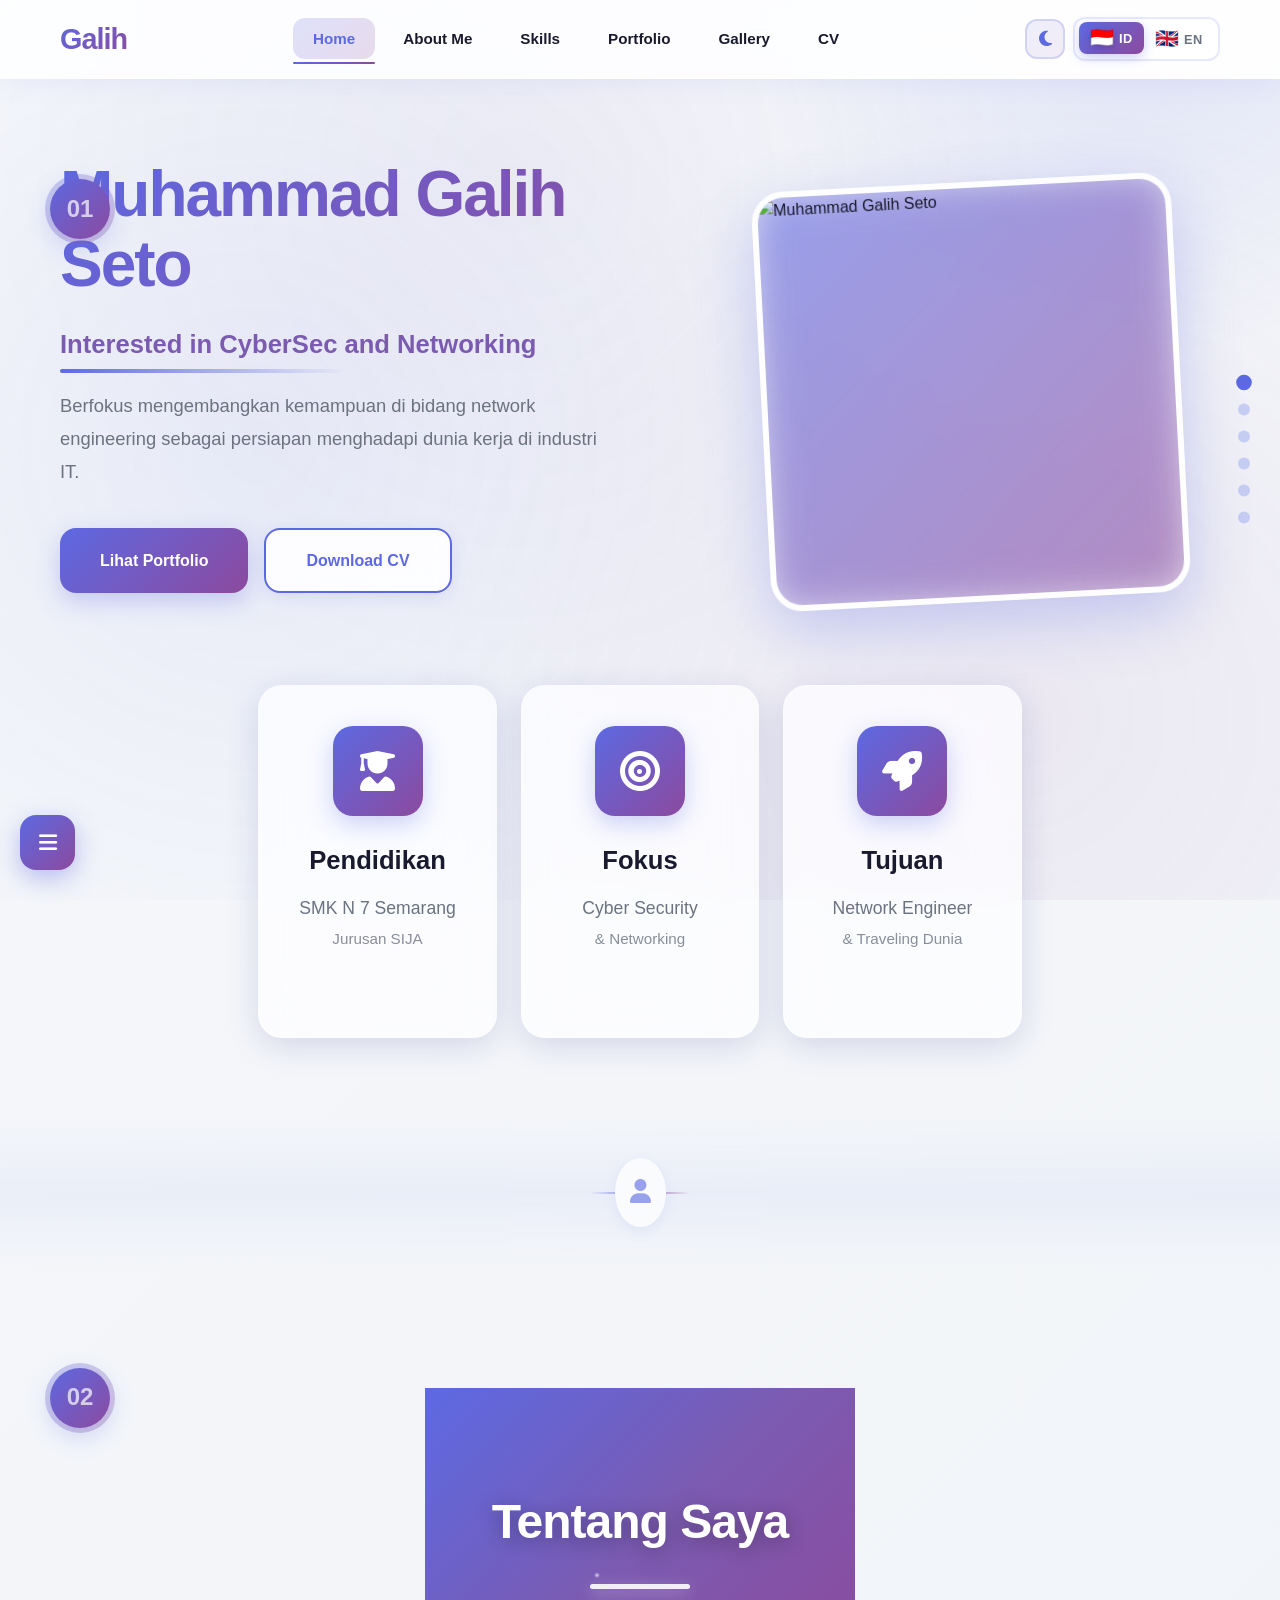
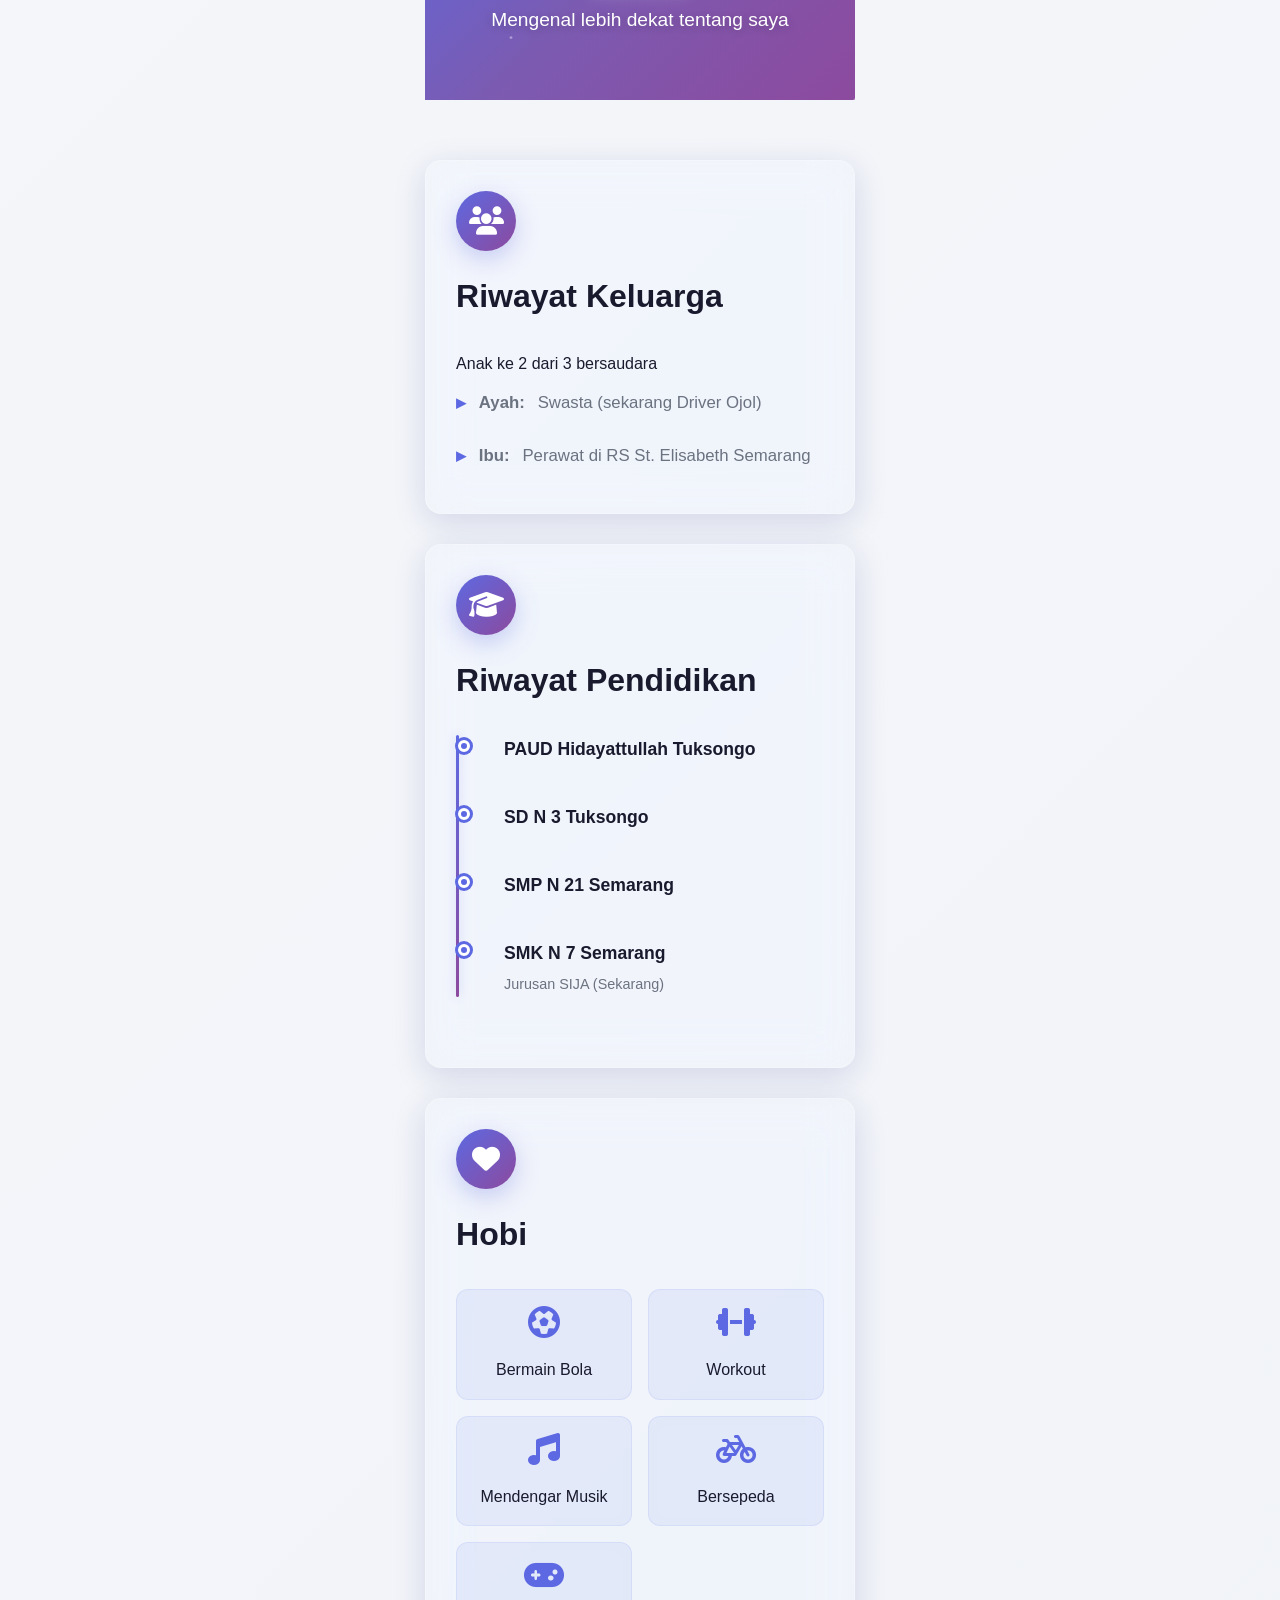
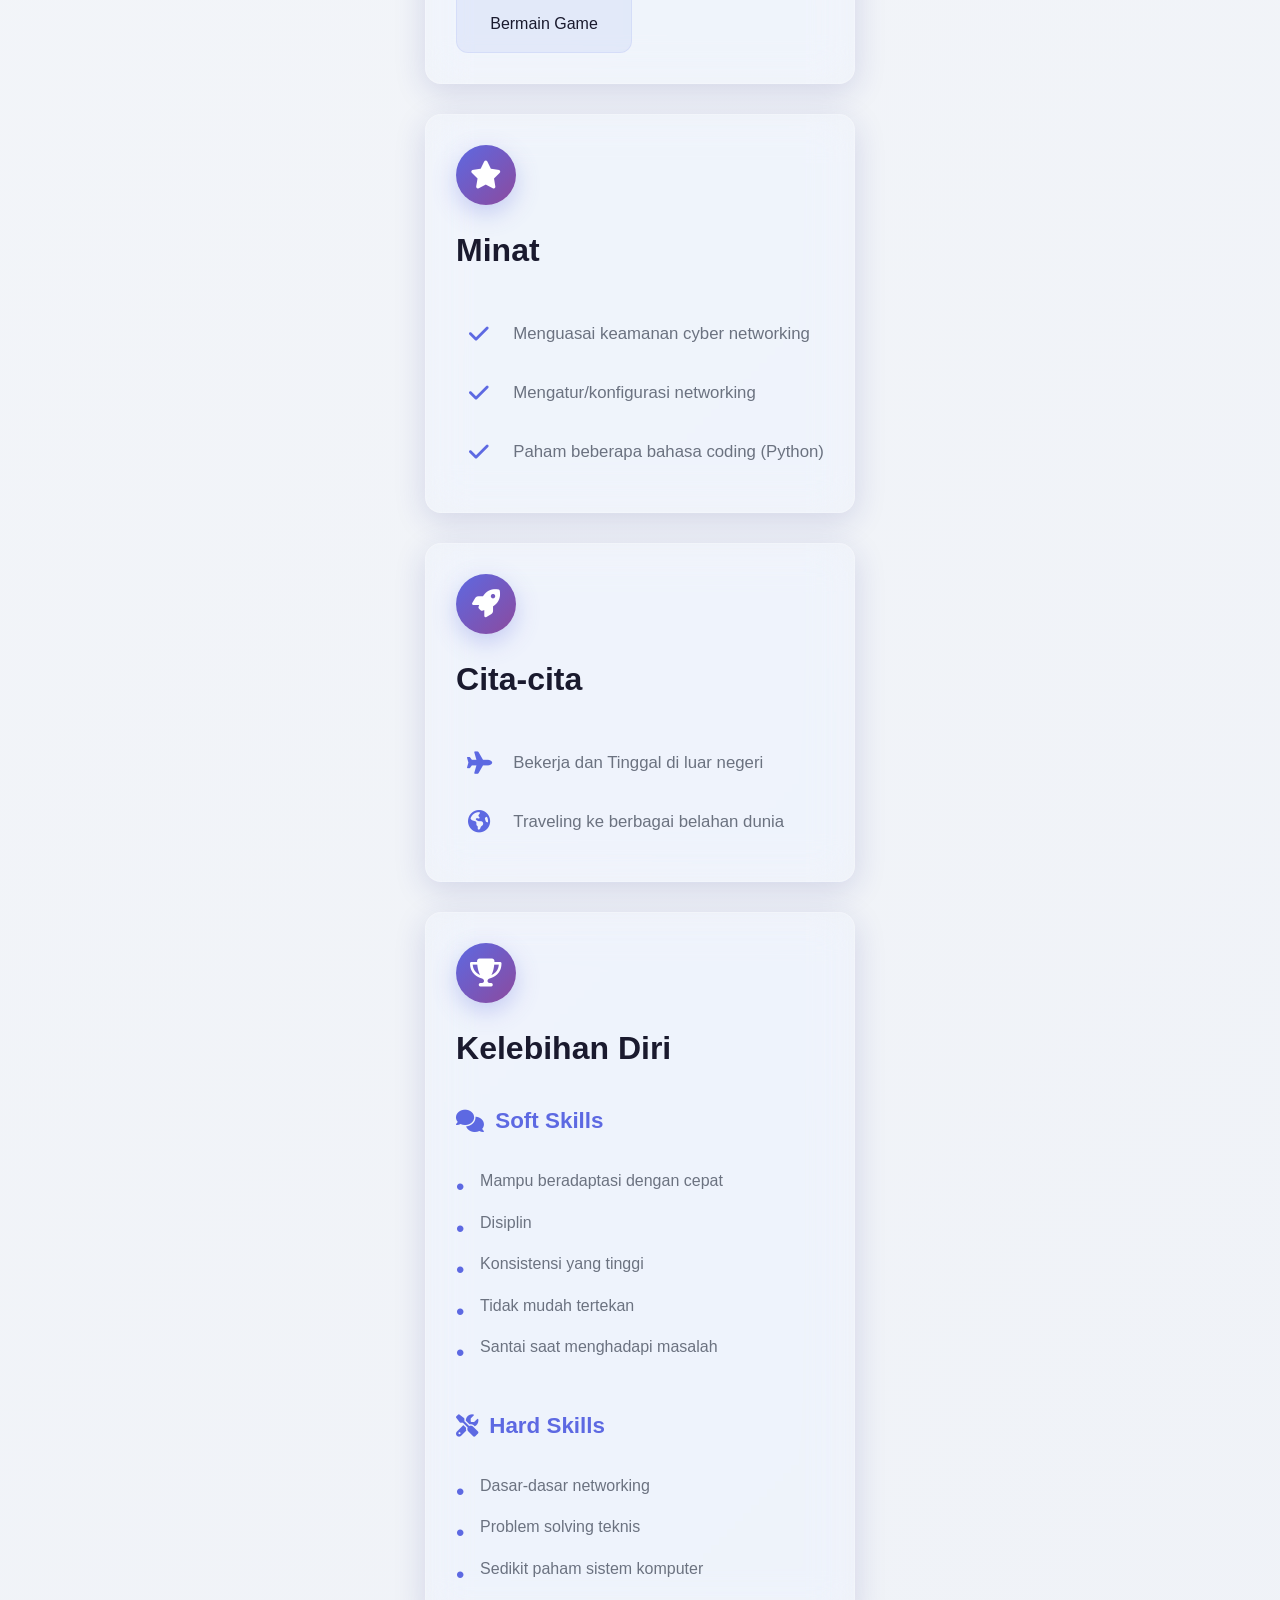
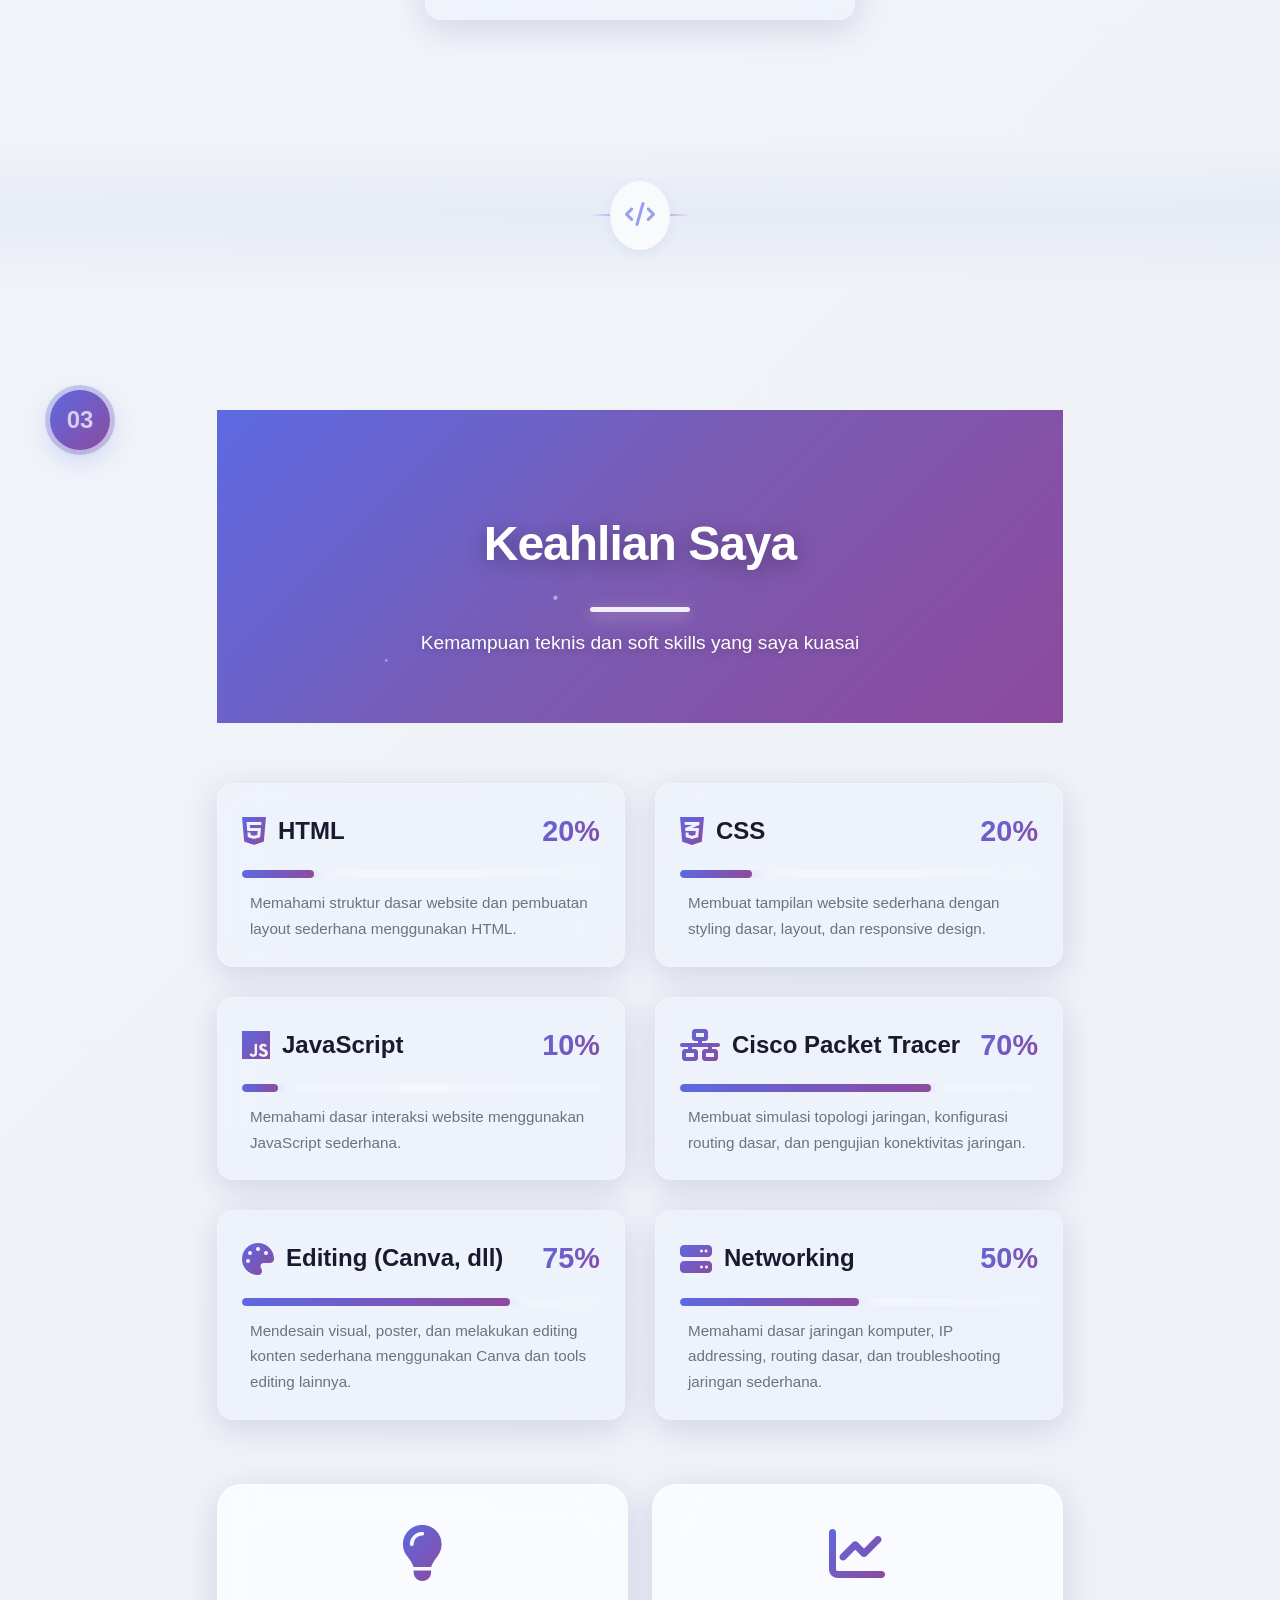
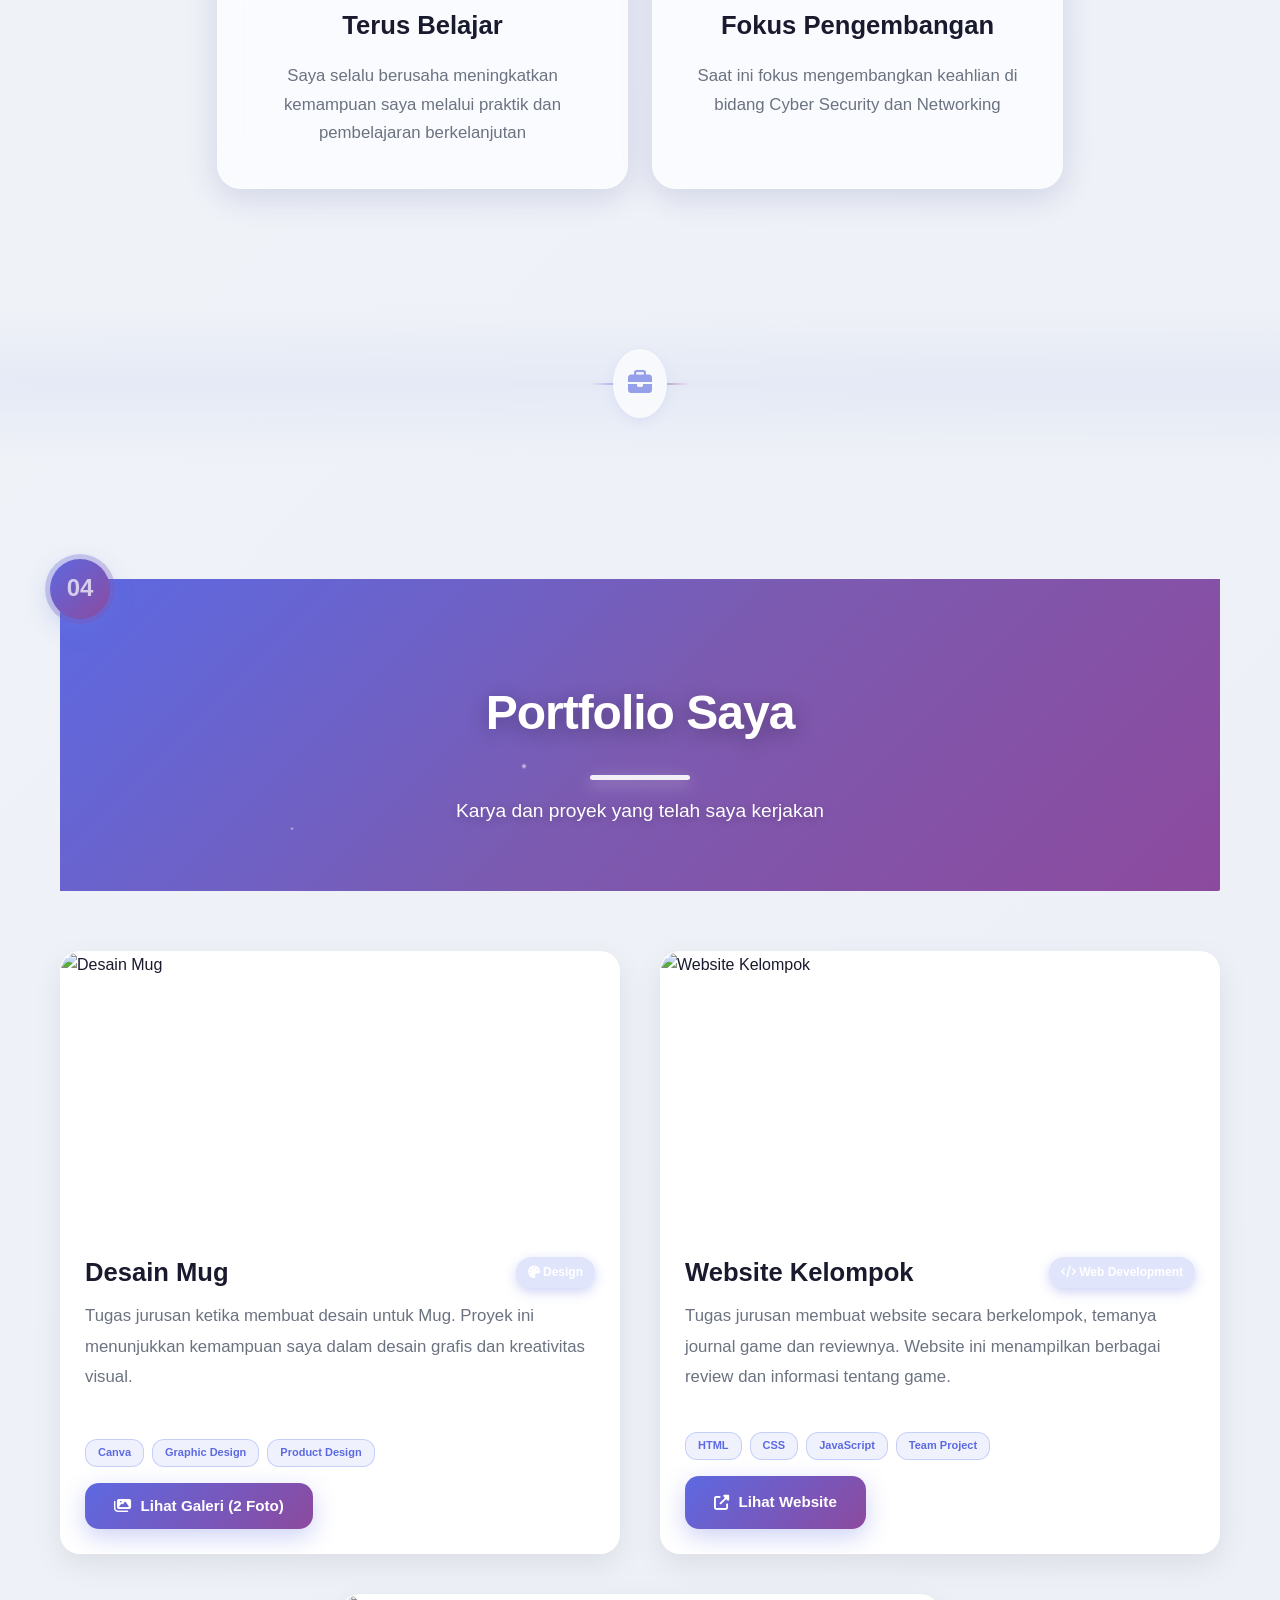
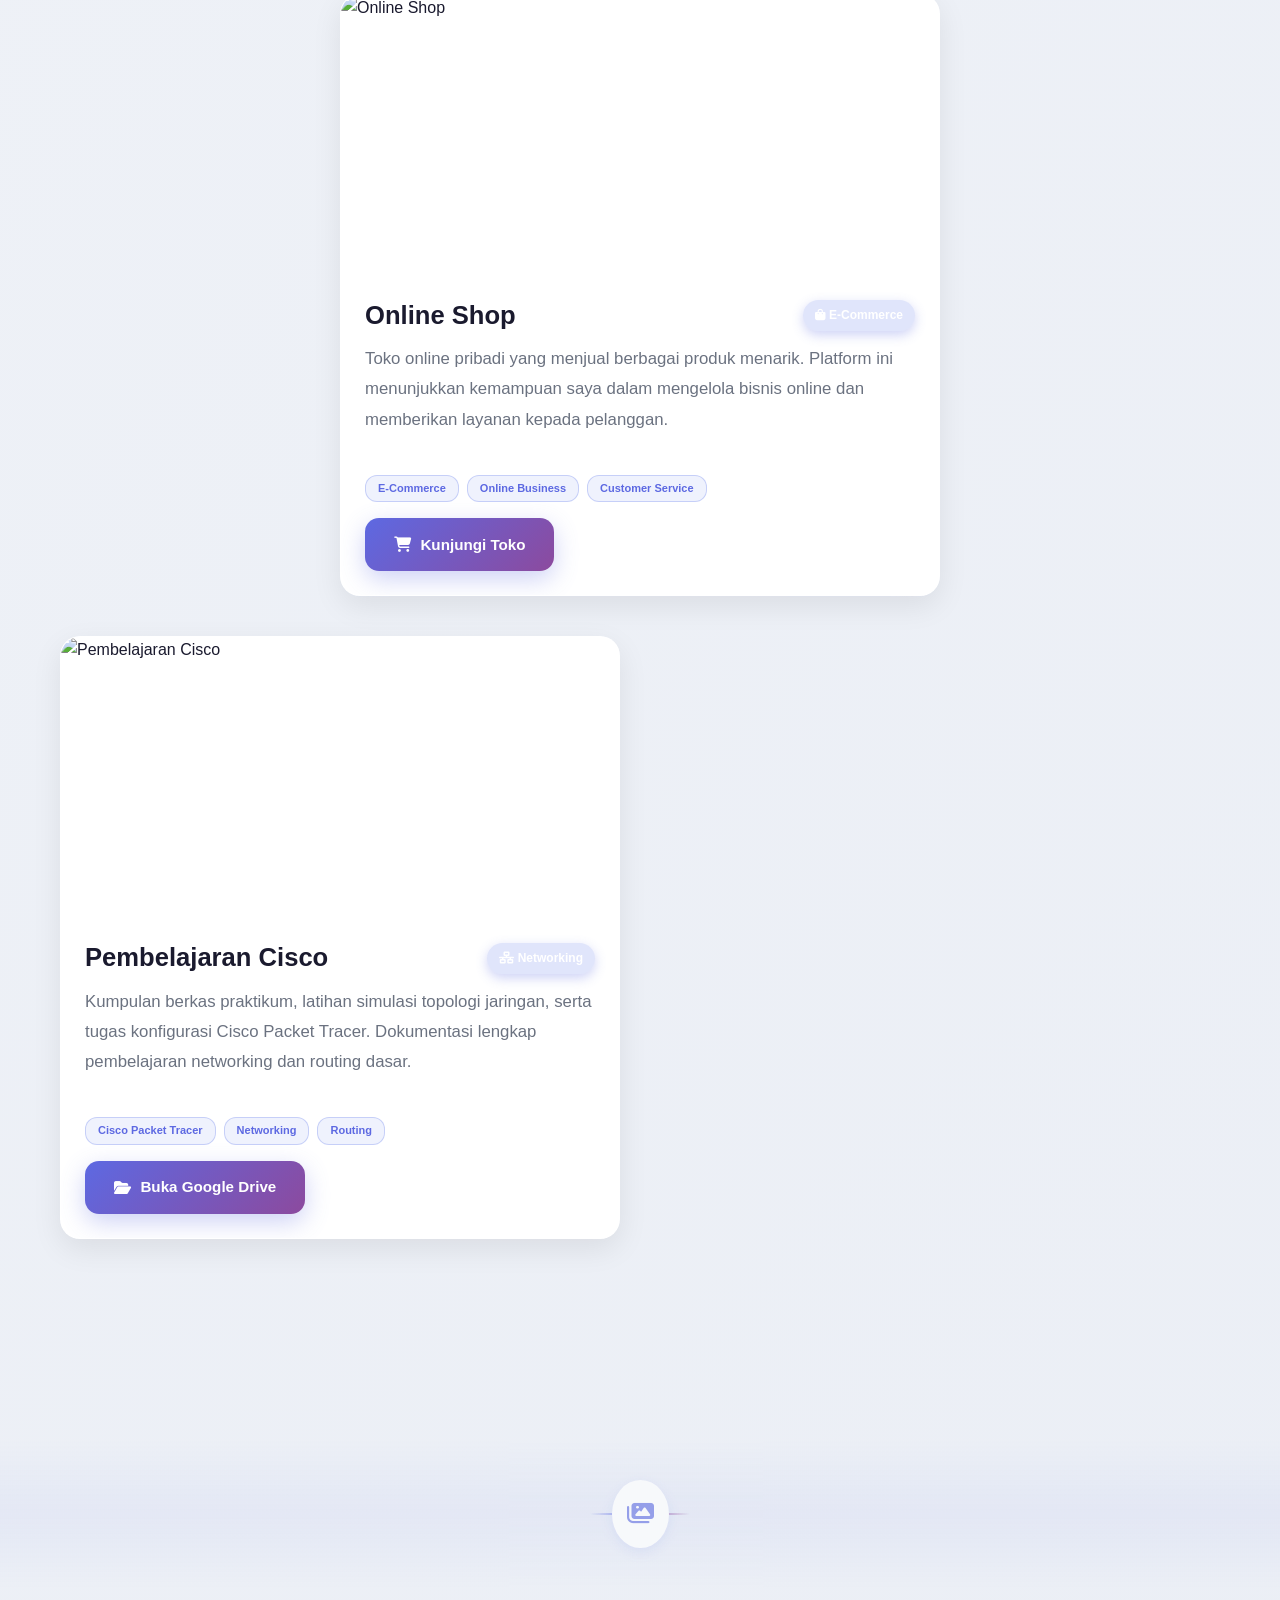
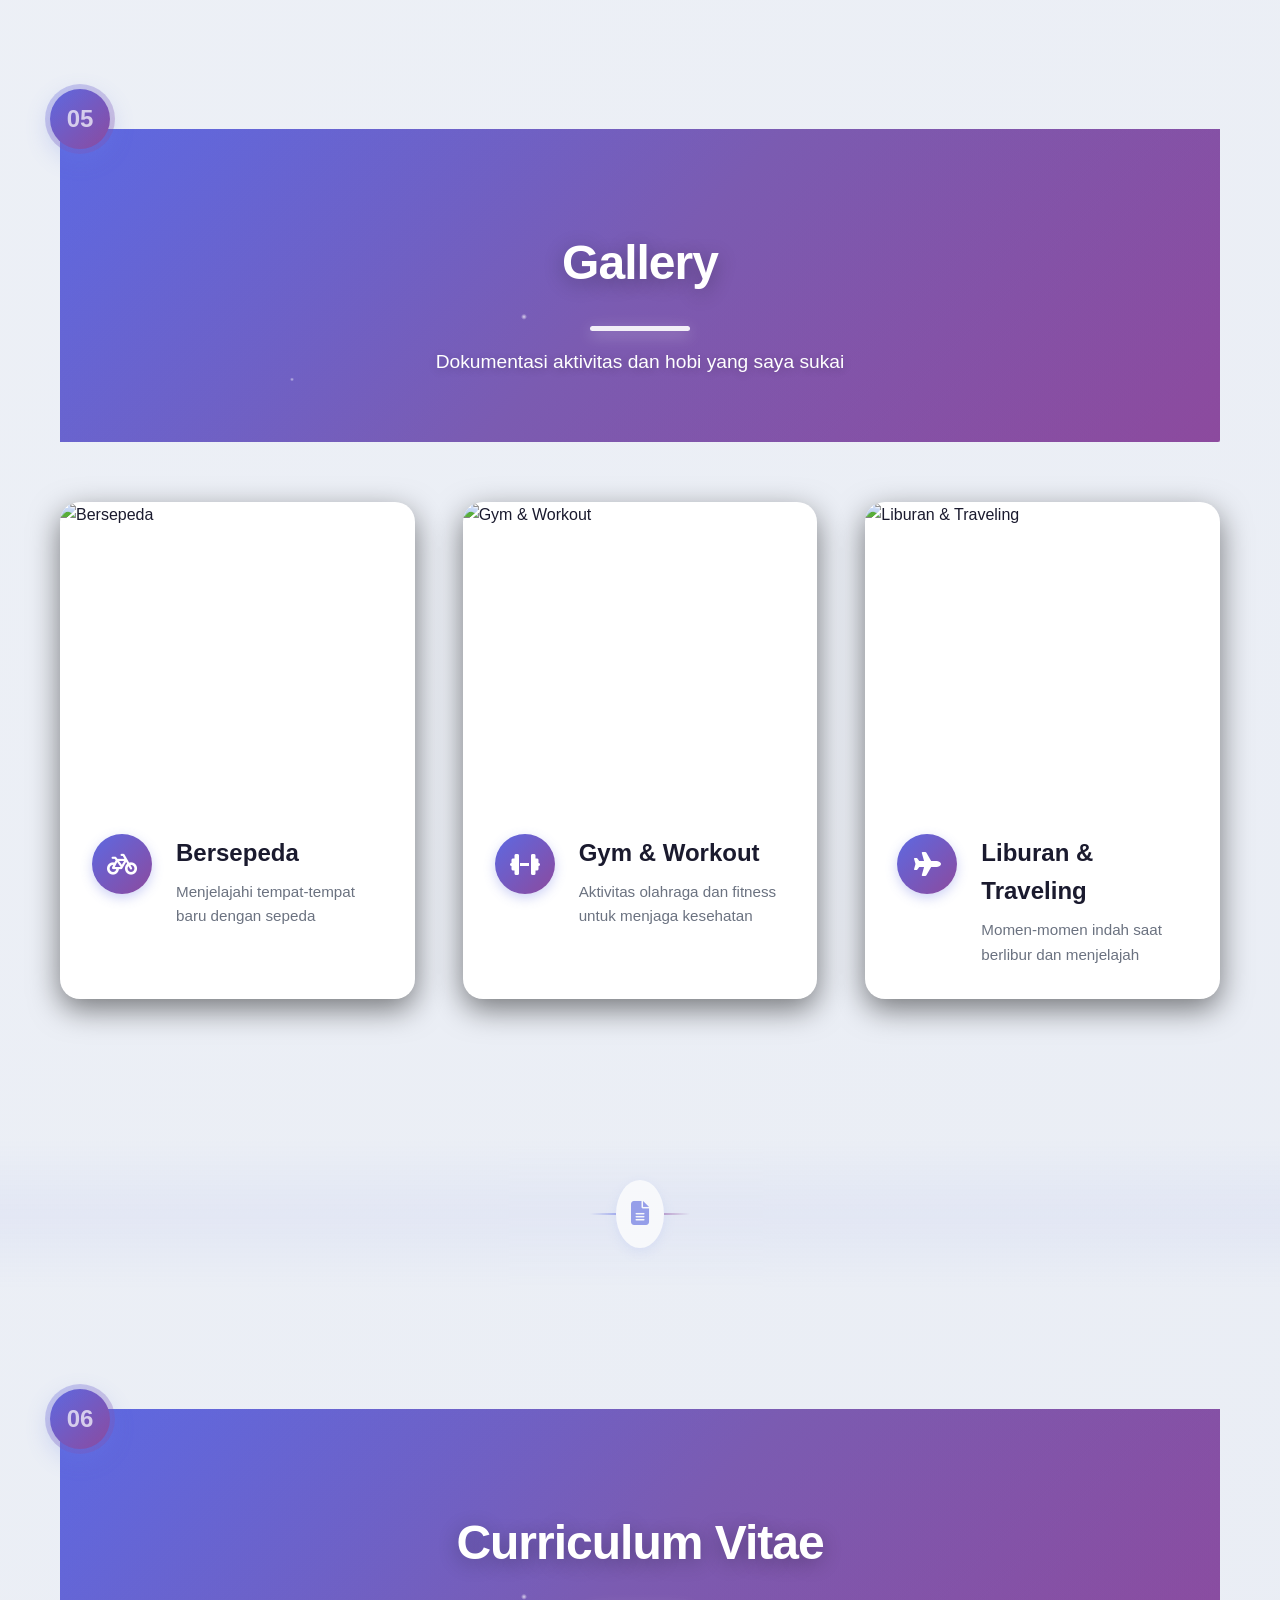
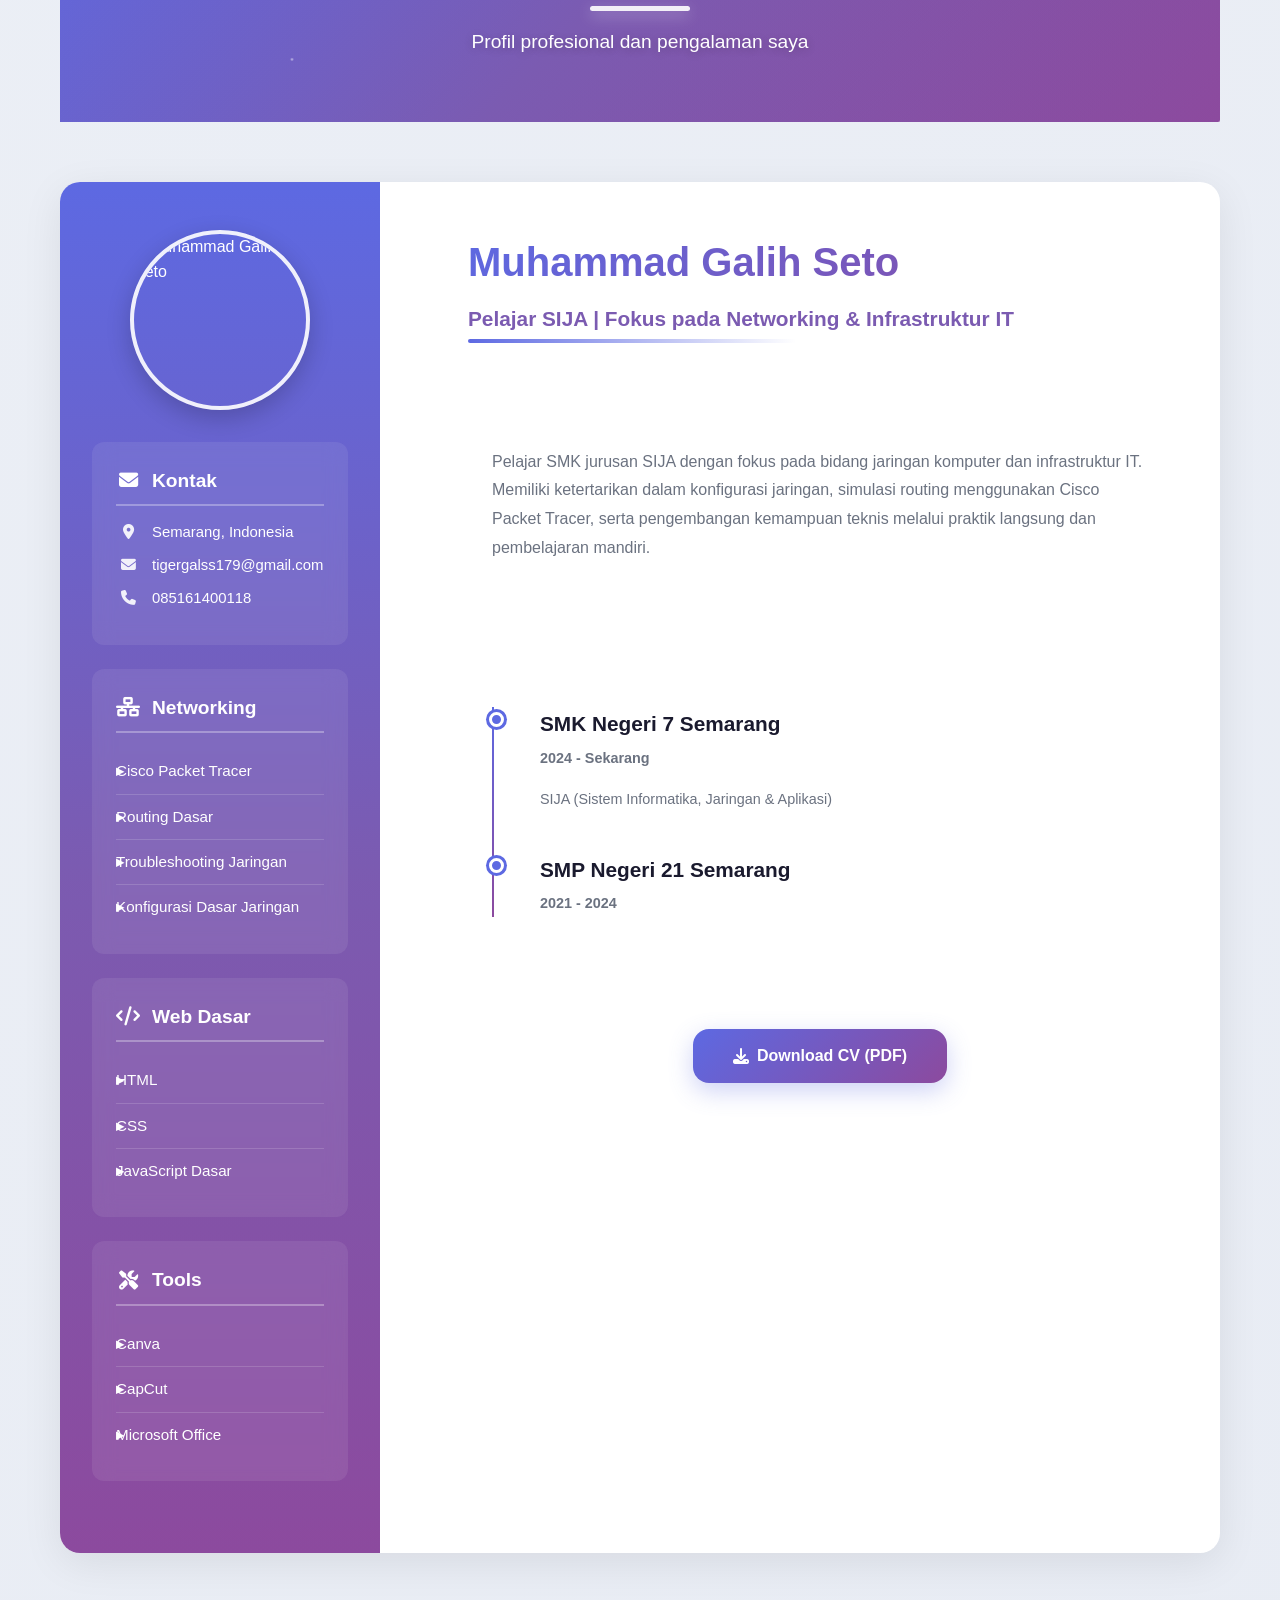
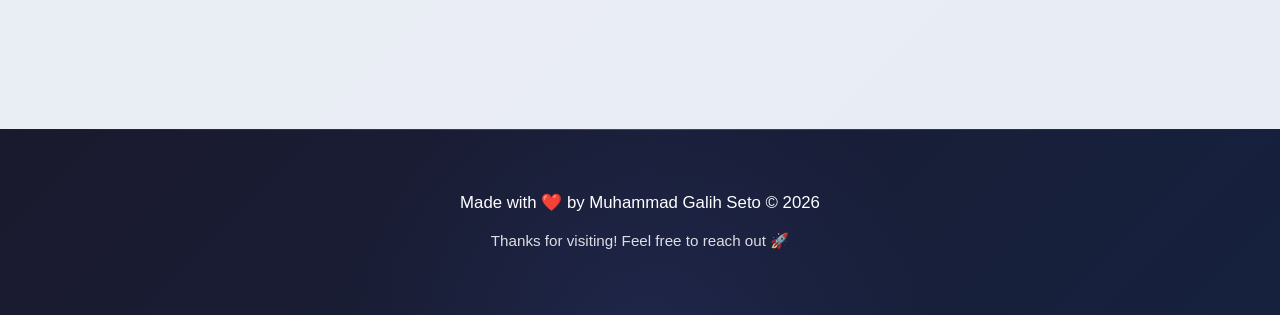
==== commit 104f5c87: "Hampir fiks" ====
--- a/index.html
+++ b/index.html
@@ -733,6 +733,41 @@
                         </div>
                     </div>
                 </div>
+
+                <!-- Project 4: Pembelajaran Cisco -->
+                <div class="portfolio-card fade-in-delay-3">
+                    <div class="portfolio-image">
+                        <img src="https://i.imgur.com/mG3M3od.png" alt="Pembelajaran Cisco" loading="lazy">
+                        <div class="portfolio-overlay">
+                            <div class="overlay-content">
+                                <h3 data-i18n="portfolio.project.cisco.title">Pembelajaran Cisco</h3>
+                                <p data-i18n="portfolio.project.cisco.cta">Lihat Berkas</p>
+                            </div>
+                        </div>
+                    </div>
+                    <div class="portfolio-info">
+                        <div class="portfolio-header">
+                            <h3 data-i18n="portfolio.project.cisco.title">Pembelajaran Cisco</h3>
+                            <span class="portfolio-category">
+                                <i class="fas fa-network-wired"></i> <span data-i18n="portfolio.category.networking">Networking</span>
+                            </span>
+                        </div>
+                        <p class="portfolio-description" data-i18n="portfolio.project.cisco.desc">
+                            Kumpulan berkas praktikum, latihan simulasi topologi jaringan, serta tugas konfigurasi 
+                            Cisco Packet Tracer. Dokumentasi lengkap pembelajaran networking dan routing dasar.
+                        </p>
+                        <div class="portfolio-tags">
+                            <span class="tag">Cisco Packet Tracer</span>
+                            <span class="tag" data-i18n="portfolio.tag.networking">Networking</span>
+                            <span class="tag" data-i18n="portfolio.tag.routing">Routing</span>
+                        </div>
+                        <div class="portfolio-actions">
+                            <a href="https://drive.google.com/drive/folders/1Gsvzu37Fz-6mLFvgIX71UE-Jy4n_Pkrq?usp=drive_link" target="_blank" class="btn-small btn-primary">
+                                <i class="fas fa-folder-open"></i> <span data-i18n="portfolio.project.cisco.button">Buka Google Drive</span>
+                            </a>
+                        </div>
+                    </div>
+                </div>
             </div>
         </div>
     </section>
@@ -755,10 +790,29 @@
             
             <!-- Simple 3-Photo Gallery -->
             <div class="simple-gallery">
-                <!-- Photo 1: Gym -->
-                <div class="gallery-item fade-in" onclick="openPhotoLightbox('https://via.placeholder.com/800x600/5D69E2/ffffff?text=Gym+Workout', 'Gym & Workout')">
+                <!-- Photo 1: Cycling -->
+                <div class="gallery-item fade-in" onclick="openPhotoLightbox('https://i.imgur.com/Z89Oaop.png', 'Bersepeda')">
                     <div class="gallery-image">
-                        <img src="https://via.placeholder.com/500x400/5D69E2/ffffff?text=Gym+Workout" alt="Gym & Workout">
+                        <img src="https://i.imgur.com/Z89Oaop.png" alt="Bersepeda" loading="lazy">
+                        <div class="gallery-overlay">
+                            <i class="fas fa-search-plus"></i>
+                        </div>
+                    </div>
+                    <div class="gallery-caption">
+                        <div class="caption-icon">
+                            <i class="fas fa-bicycle"></i>
+                        </div>
+                        <div class="caption-text">
+                            <h3 data-i18n="gallery.cycling.title">Bersepeda</h3>
+                            <p data-i18n="gallery.cycling.desc">Menjelajahi tempat-tempat baru dengan sepeda</p>
+                        </div>
+                    </div>
+                </div>
+
+                <!-- Photo 2: Gym -->
+                <div class="gallery-item fade-in-delay" onclick="openPhotoLightbox('https://i.imgur.com/dj1q5Jb.jpeg', 'Gym & Workout')">
+                    <div class="gallery-image">
+                        <img src="https://i.imgur.com/dj1q5Jb.jpeg" alt="Gym & Workout" loading="lazy">
                         <div class="gallery-overlay">
                             <i class="fas fa-search-plus"></i>
                         </div>
@@ -768,35 +822,16 @@
                             <i class="fas fa-dumbbell"></i>
                         </div>
                         <div class="caption-text">
-                            <h3>Gym & Workout</h3>
-                            <p>Aktivitas olahraga dan fitness untuk menjaga kesehatan</p>
-                        </div>
-                    </div>
-                </div>
-
-                <!-- Photo 2: Cycling -->
-                <div class="gallery-item fade-in-delay" onclick="openPhotoLightbox('https://via.placeholder.com/800x600/1BFFFF/333333?text=Cycling+Adventure', 'Bersepeda')">
+                            <h3 data-i18n="gallery.gym.title">Gym & Workout</h3>
+                            <p data-i18n="gallery.gym.desc">Aktivitas olahraga dan fitness untuk menjaga kesehatan</p>
+                        </div>
+                    </div>
+                </div>
+
+                <!-- Photo 3: Travel -->
+                <div class="gallery-item fade-in-delay-2" onclick="openPhotoLightbox('https://i.imgur.com/trG5FYE.jpeg', 'Liburan & Traveling')">
                     <div class="gallery-image">
-                        <img src="https://via.placeholder.com/500x400/1BFFFF/333333?text=Cycling" alt="Bersepeda">
-                        <div class="gallery-overlay">
-                            <i class="fas fa-search-plus"></i>
-                        </div>
-                    </div>
-                    <div class="gallery-caption">
-                        <div class="caption-icon">
-                            <i class="fas fa-bicycle"></i>
-                        </div>
-                        <div class="caption-text">
-                            <h3>Bersepeda</h3>
-                            <p>Menjelajahi tempat-tempat baru dengan sepeda</p>
-                        </div>
-                    </div>
-                </div>
-
-                <!-- Photo 3: Travel -->
-                <div class="gallery-item fade-in-delay-2" onclick="openPhotoLightbox('https://via.placeholder.com/800x600/FF6B9D/ffffff?text=Travel+Moments', 'Liburan & Traveling')">
-                    <div class="gallery-image">
-                        <img src="https://via.placeholder.com/500x400/FF6B9D/ffffff?text=Traveling" alt="Liburan">
+                        <img src="https://i.imgur.com/trG5FYE.jpeg" alt="Liburan & Traveling" loading="lazy">
                         <div class="gallery-overlay">
                             <i class="fas fa-search-plus"></i>
                         </div>
@@ -806,8 +841,8 @@
                             <i class="fas fa-plane"></i>
                         </div>
                         <div class="caption-text">
-                            <h3>Liburan & Traveling</h3>
-                            <p>Momen-momen indah saat berlibur dan menjelajah</p>
+                            <h3 data-i18n="gallery.travel.title">Liburan & Traveling</h3>
+                            <p data-i18n="gallery.travel.desc">Momen-momen indah saat berlibur dan menjelajah</p>
                         </div>
                     </div>
                 </div>
@@ -836,7 +871,7 @@
                 <div class="cv-sidebar">
                     <!-- Profile Photo -->
                     <div class="cv-photo fade-in">
-                        <img src="https://i.imgur.com/X41BcJf.jpeg" alt="Muhammad Galih Seto">
+                        <img src="https://i.imgur.com/GE8moGx.jpeg" alt="Muhammad Galih Seto" loading="lazy">
                     </div>
 
                     <!-- Contact -->
--- a/styles.css
+++ b/styles.css
@@ -23,6 +23,11 @@
     --transition-bounce: all 0.6s cubic-bezier(0.68, -0.55, 0.265, 1.55);
 }
 
+html {
+    max-width: 100vw;
+    overflow-x: hidden;
+}
+
 body {
     font-family: 'Inter', 'Segoe UI', -apple-system, BlinkMacSystemFont, sans-serif;
     line-height: 1.6;
@@ -30,6 +35,7 @@
     background: var(--bg-gradient);
     overflow-x: hidden;
     position: relative;
+    max-width: 100vw;
 }
 
 /* ===== HIDE SCROLLBAR GLOBALLY ===== */
@@ -5452,7 +5458,19 @@
     color: white;
     display: flex;
     align-items: center;
-    gap: 0.5rem;
+    gap: 0.75rem;
+    flex-wrap: nowrap;
+}
+
+.cv-section h2 i {
+    flex-shrink: 0;
+    width: 24px;
+    text-align: center;
+}
+
+.cv-section h2 span {
+    flex: 1;
+    min-width: 0;
 }
 
 .cv-skill-list {
@@ -5492,10 +5510,18 @@
 .contact-item i {
     color: rgba(255, 255, 255, 0.9);
     width: 24px;
+    min-width: 24px;
+    flex-shrink: 0;
     text-align: center;
 }
 
-/* Portfolio grid for single-page */
+.contact-item span {
+    flex: 1;
+    word-break: break-word;
+    line-height: 1.4;
+}
+
+/* Portfolio grid for single-page - 4 PROJECTS LAYOUT */
 .portfolio-grid {
     display: grid;
     grid-template-columns: repeat(2, 1fr);
@@ -5503,24 +5529,40 @@
     margin-top: 40px;
 }
 
-/* Center the third card beautifully */
-.portfolio-grid .portfolio-card:nth-child(3) {
-    grid-column: 1 / -1;
-    max-width: 650px;
-    margin: 0 auto;
-}
-
+/* All 4 cards equal width and height - Perfect 2x2 grid */
 .portfolio-card {
     background: white;
     border-radius: 20px;
     overflow: hidden;
     box-shadow: 0 10px 30px rgba(0, 0, 0, 0.08);
     transition: all 0.4s cubic-bezier(0.175, 0.885, 0.32, 1.275);
+    display: flex;
+    flex-direction: column;
 }
 
 .portfolio-card:hover {
     transform: translateY(-12px);
     box-shadow: 0 20px 50px rgba(93, 105, 226, 0.2);
+}
+
+.portfolio-image {
+    position: relative;
+    height: 280px;
+    overflow: hidden;
+    cursor: pointer;
+    flex-shrink: 0;
+}
+
+.portfolio-info {
+    padding: 2rem;
+    display: flex;
+    flex-direction: column;
+    flex-grow: 1;
+}
+
+.portfolio-description {
+    flex-grow: 1;
+    margin-bottom: 1.5rem;
 }
 
 .portfolio-image {
@@ -5856,3 +5898,321 @@
 .fade-in-delay-3.visible {
     transition-delay: 0.6s;
 }
+
+/* ========================================
+   MOBILE PERFORMANCE OPTIMIZATION
+   60 FPS TARGET - DISABLE HEAVY EFFECTS
+   ======================================== */
+
+@media (max-width: 768px) {
+    
+    /* === DISABLE BACKDROP-FILTER (GPU INTENSIVE) === */
+    .navbar,
+    .info-card,
+    .about-card,
+    .skill-item,
+    .portfolio-card,
+    .info-box,
+    .sidebar,
+    .info-modal-content,
+    .secret-photo-wrapper,
+    .btn-secondary,
+    .hero-profile-img {
+        backdrop-filter: none !important;
+        -webkit-backdrop-filter: none !important;
+    }
+    
+    /* Replace with solid semi-transparent backgrounds */
+    .navbar {
+        background: rgba(255, 255, 255, 0.98) !important;
+        box-shadow: 0 2px 12px rgba(0, 0, 0, 0.08);
+    }
+    
+    .info-card,
+    .about-card,
+    .skill-item,
+    .portfolio-card,
+    .info-box {
+        background: rgba(255, 255, 255, 0.95) !important;
+    }
+    
+    .sidebar {
+        background: rgba(255, 255, 255, 0.98) !important;
+    }
+    
+    .info-modal-content,
+    .secret-photo-wrapper {
+        background: rgba(255, 255, 255, 0.98) !important;
+    }
+    
+    /* === DISABLE 3D TRANSFORMS === */
+    .info-card,
+    .portfolio-card {
+        transform-style: flat !important;
+        transform: none !important;
+    }
+    
+    /* === SIMPLIFY HOVER EFFECTS (NO HOVER ON MOBILE) === */
+    .info-card:hover,
+    .about-card:hover,
+    .skill-item:hover,
+    .portfolio-card:hover {
+        transform: none !important;
+        box-shadow: 0 8px 24px rgba(93, 105, 226, 0.12) !important;
+    }
+    
+    /* === ADD HARDWARE ACCELERATION TO ANIMATED ELEMENTS === */
+    .hero-content,
+    .info-card,
+    .about-card,
+    .skill-item,
+    .portfolio-card,
+    .gallery-item,
+    .section-separator,
+    .section-number {
+        will-change: transform, opacity;
+        transform: translateZ(0);
+        -webkit-transform: translateZ(0);
+    }
+    
+    /* === REDUCE ANIMATION COMPLEXITY === */
+    @keyframes fadeIn {
+        from {
+            opacity: 0;
+            transform: translateY(20px);
+        }
+        to {
+            opacity: 1;
+            transform: translateY(0);
+        }
+    }
+    
+    @keyframes pulse {
+        0%, 100% { transform: scale(1); }
+        50% { transform: scale(1.02); }
+    }
+    
+    /* === DISABLE BACKGROUND ANIMATIONS === */
+    body::before {
+        animation: none !important;
+    }
+    
+    /* === FIX OFFSIDE LAYOUT === */
+    html, body {
+        max-width: 100vw !important;
+        overflow-x: hidden !important;
+    }
+    
+    .container {
+        max-width: 100% !important;
+        padding: 0 16px !important;
+        overflow-x: hidden !important;
+    }
+    
+    .full-section {
+        padding: 60px 0 !important;
+        overflow-x: hidden !important;
+    }
+    
+    /* === FIX NAVBAR MOBILE === */
+    .navbar {
+        padding: 0.75rem 0 !important;
+    }
+    
+    .nav-container {
+        padding: 0 16px !important;
+    }
+    
+    /* === FIX INFO CARDS GRID === */
+    .quick-info {
+        grid-template-columns: 1fr !important;
+        gap: 16px !important;
+        padding: 0 !important;
+    }
+    
+    .info-card {
+        padding: 1.5rem !important;
+        margin: 0 !important;
+    }
+    
+    /* === FIX ABOUT CARDS === */
+    .about-grid {
+        grid-template-columns: 1fr !important;
+        gap: 20px !important;
+    }
+    
+    .about-card {
+        padding: 1.8rem !important;
+    }
+    
+    /* === FIX SKILLS GRID === */
+    .skills-grid {
+        grid-template-columns: 1fr !important;
+        gap: 20px !important;
+    }
+    
+    .skill-item {
+        padding: 1.8rem !important;
+    }
+    
+    /* === FIX PORTFOLIO GRID (4 PROJECTS) === */
+    .portfolio-grid {
+        grid-template-columns: 1fr !important;
+        gap: 24px !important;
+    }
+    
+    .portfolio-card {
+        padding: 0 !important;
+        margin: 0 auto !important;
+        max-width: 100% !important;
+    }
+    
+    /* === FIX GALLERY GRID === */
+    .simple-gallery {
+        grid-template-columns: 1fr !important;
+        gap: 24px !important;
+    }
+    
+    .gallery-item {
+        margin: 0 !important;
+    }
+    
+    /* === FIX CV LAYOUT === */
+    .cv-layout {
+        grid-template-columns: 1fr !important;
+        gap: 24px !important;
+    }
+    
+    .cv-sidebar {
+        padding: 2rem 1.5rem !important;
+    }
+    
+    .cv-main {
+        padding: 2rem 1.5rem !important;
+    }
+    
+    .cv-section h2 {
+        font-size: 1.1rem !important;
+        gap: 0.6rem !important;
+    }
+    
+    .cv-section h2 i {
+        width: 20px !important;
+        min-width: 20px !important;
+        font-size: 0.9rem !important;
+    }
+    
+    .contact-item {
+        font-size: 0.88rem !important;
+        gap: 10px !important;
+    }
+    
+    .contact-item i {
+        width: 20px !important;
+        min-width: 20px !important;
+        font-size: 0.9rem !important;
+    }
+    
+    /* === REDUCE SHADOWS ON MOBILE === */
+    .info-card,
+    .about-card,
+    .skill-item,
+    .portfolio-card,
+    .gallery-item {
+        box-shadow: 0 4px 12px rgba(93, 105, 226, 0.1) !important;
+    }
+    
+    /* === SIMPLIFY SECTION SEPARATORS === */
+    .section-separator {
+        height: 80px !important;
+    }
+    
+    .section-separator::after {
+        animation: none !important;
+    }
+    
+    .separator-icon {
+        animation: pulse 3s ease-in-out infinite !important;
+        font-size: 20px !important;
+        padding: 12px !important;
+    }
+    
+    /* === SIMPLIFY SECTION NUMBERS === */
+    .section-number {
+        width: 50px !important;
+        height: 50px !important;
+        font-size: 18px !important;
+        left: 16px !important;
+        top: 70px !important;
+    }
+    
+    .section-number::before {
+        animation: none !important;
+    }
+    
+    /* === DISABLE SCROLL SNAP ON MOBILE === */
+    html {
+        scroll-snap-type: none !important;
+    }
+    
+    .full-section {
+        scroll-snap-align: none !important;
+    }
+    
+    /* === FIX SECTION INDICATORS === */
+    .section-indicators {
+        right: 12px !important;
+        gap: 8px !important;
+    }
+    
+    .section-indicator {
+        width: 8px !important;
+        height: 8px !important;
+    }
+    
+    .section-indicator::after {
+        display: none !important;
+    }
+    
+    /* === OPTIMIZE IMAGE RENDERING === */
+    img {
+        image-rendering: -webkit-optimize-contrast;
+        image-rendering: crisp-edges;
+    }
+    
+    /* === REDUCE TRANSITION TIMES === */
+    * {
+        transition-duration: 0.2s !important;
+    }
+    
+    /* === PREVENT TEXT INFLATION === */
+    html {
+        -webkit-text-size-adjust: 100%;
+        text-size-adjust: 100%;
+    }
+}
+
+/* === EXTRA SMALL MOBILE (320px - 480px) === */
+@media (max-width: 480px) {
+    .container {
+        padding: 0 12px !important;
+    }
+    
+    .info-card,
+    .about-card,
+    .skill-item {
+        padding: 1.2rem !important;
+    }
+    
+    .section-number {
+        width: 45px !important;
+        height: 45px !important;
+        font-size: 16px !important;
+        left: 12px !important;
+        top: 60px !important;
+    }
+    
+    .full-section {
+        padding: 50px 0 !important;
+    }
+}
